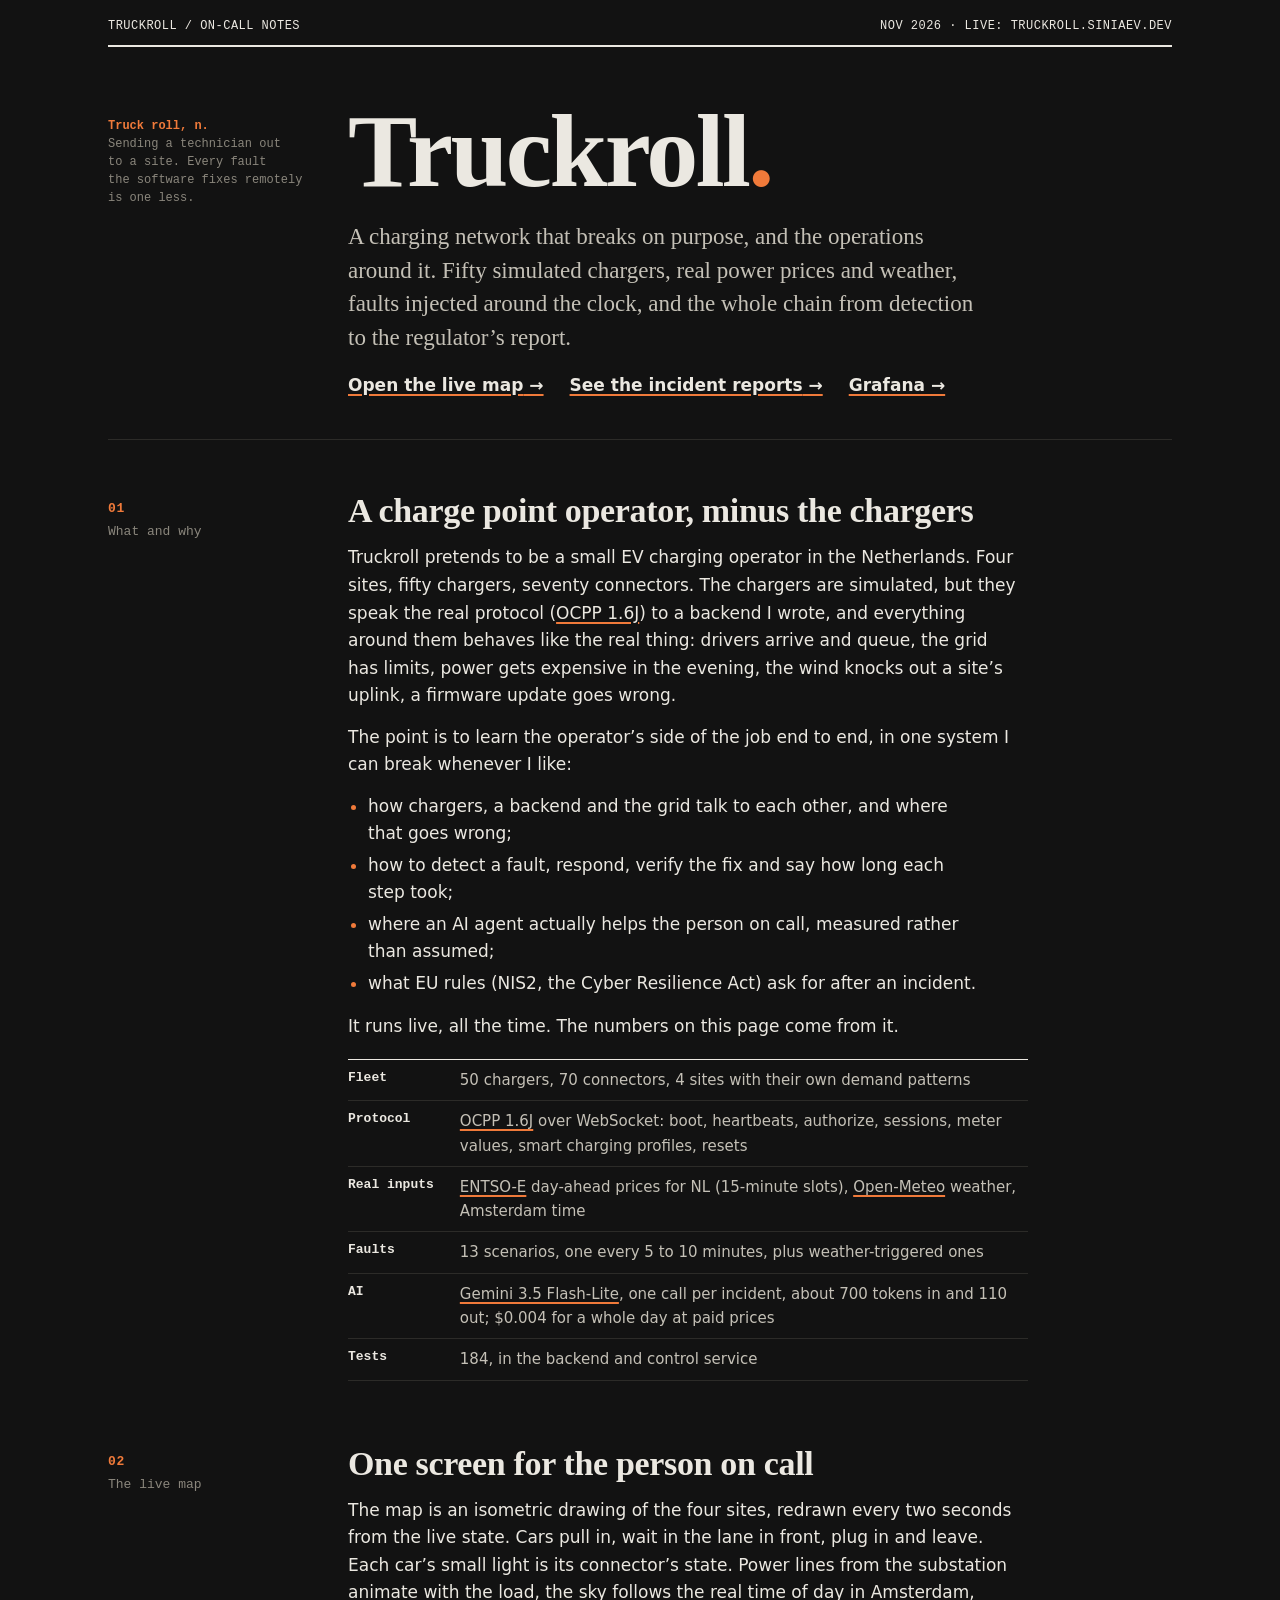
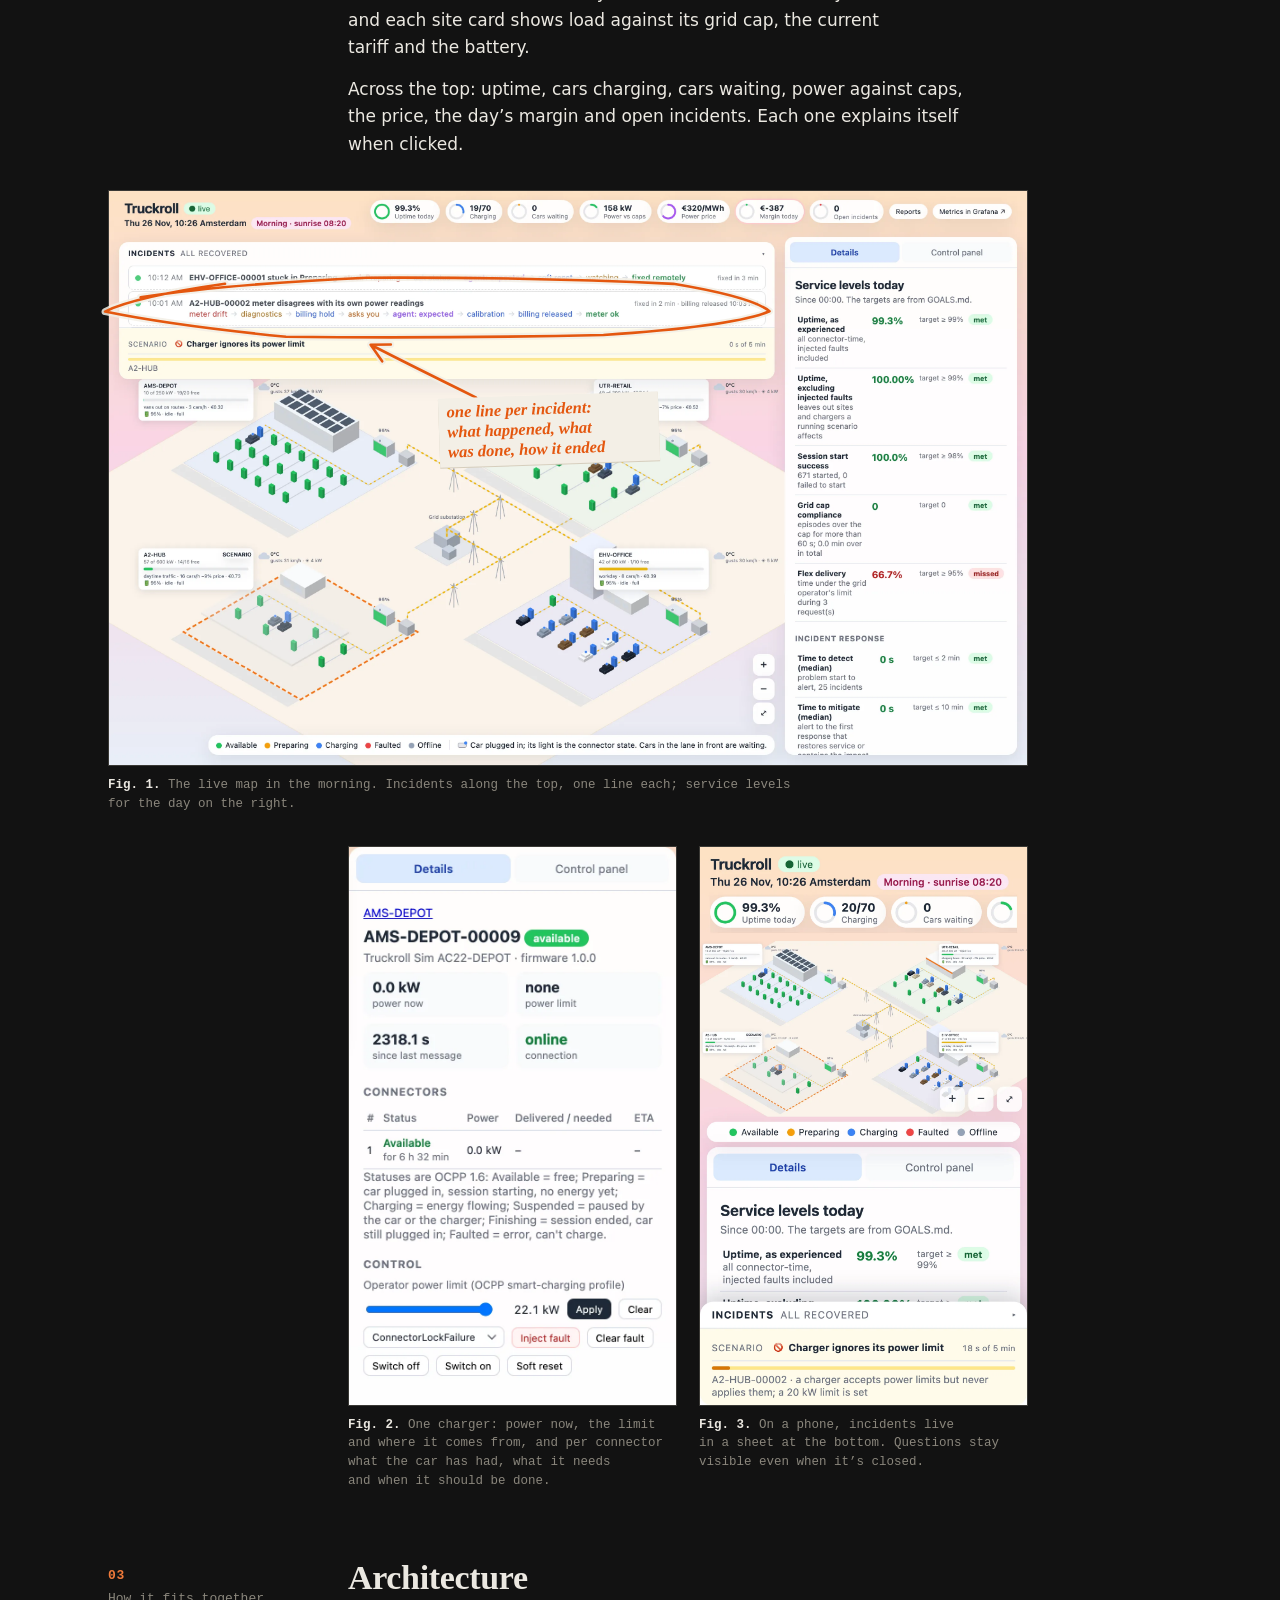
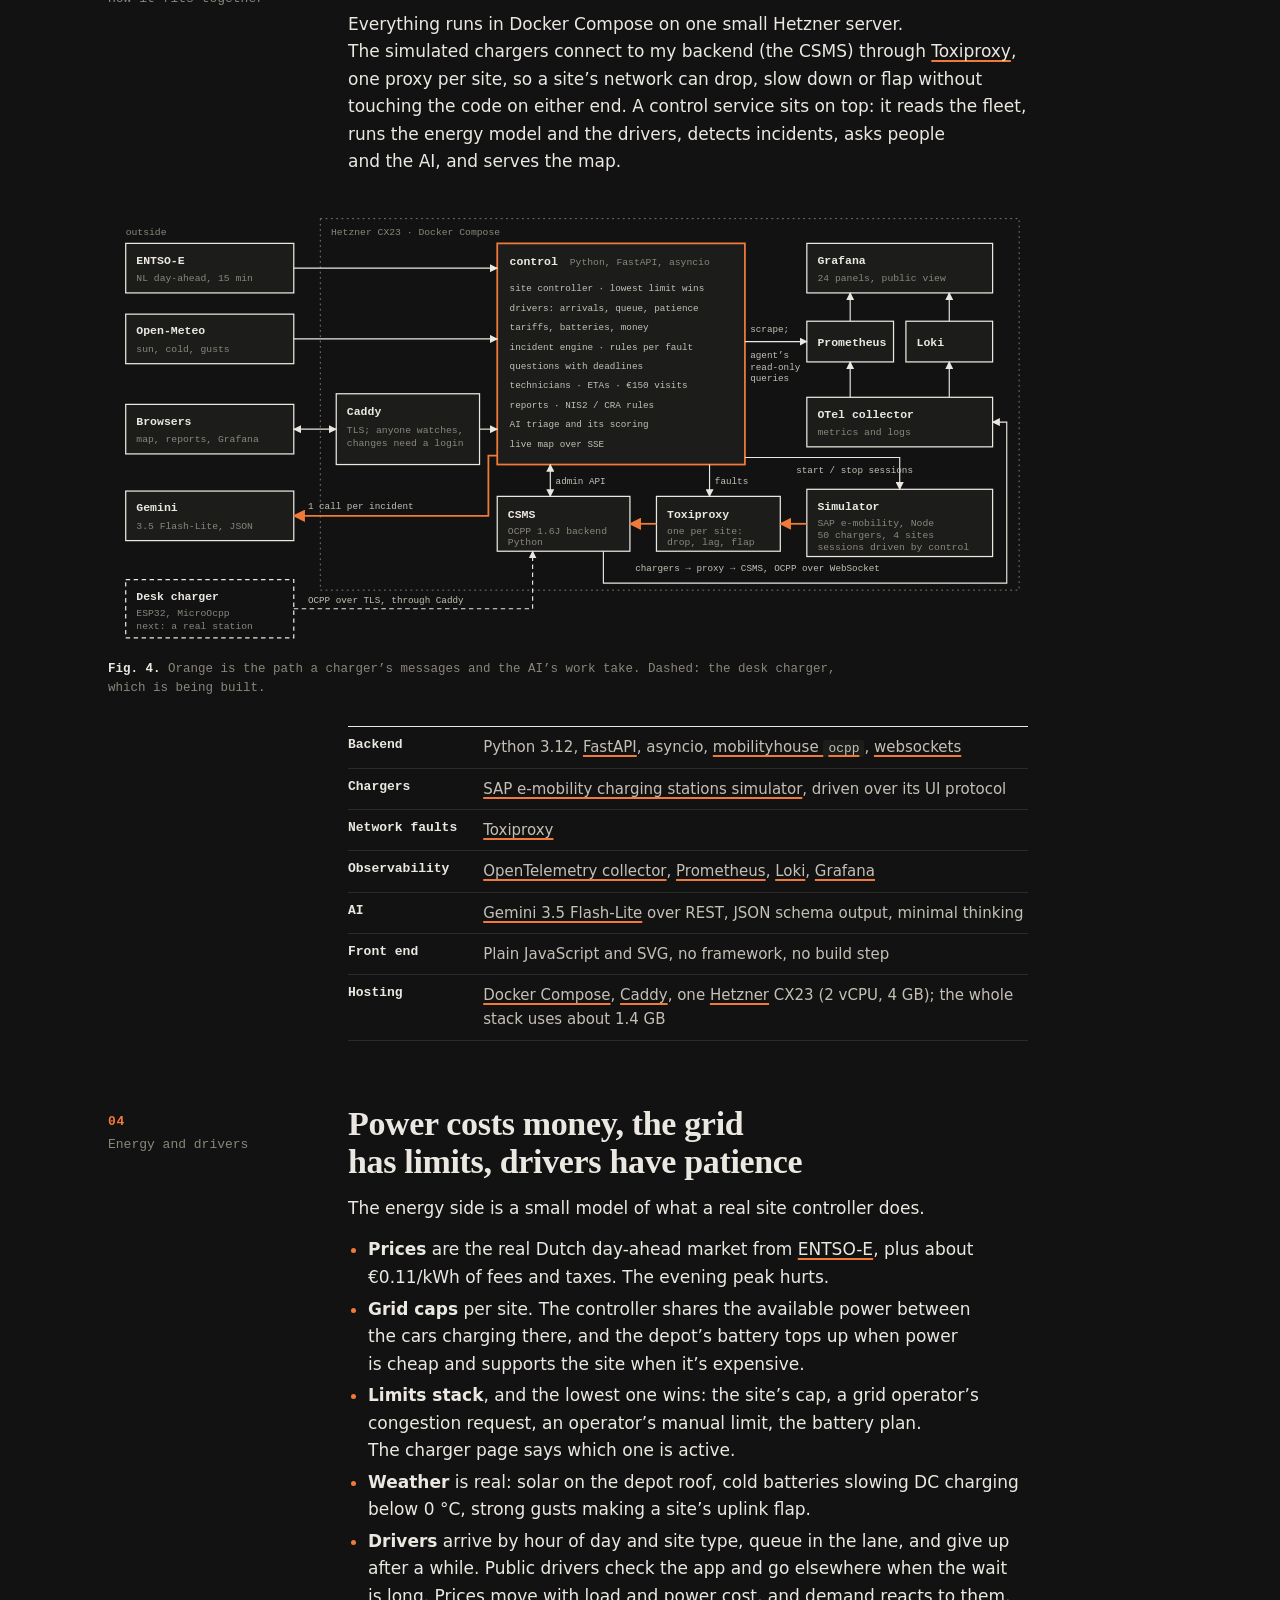
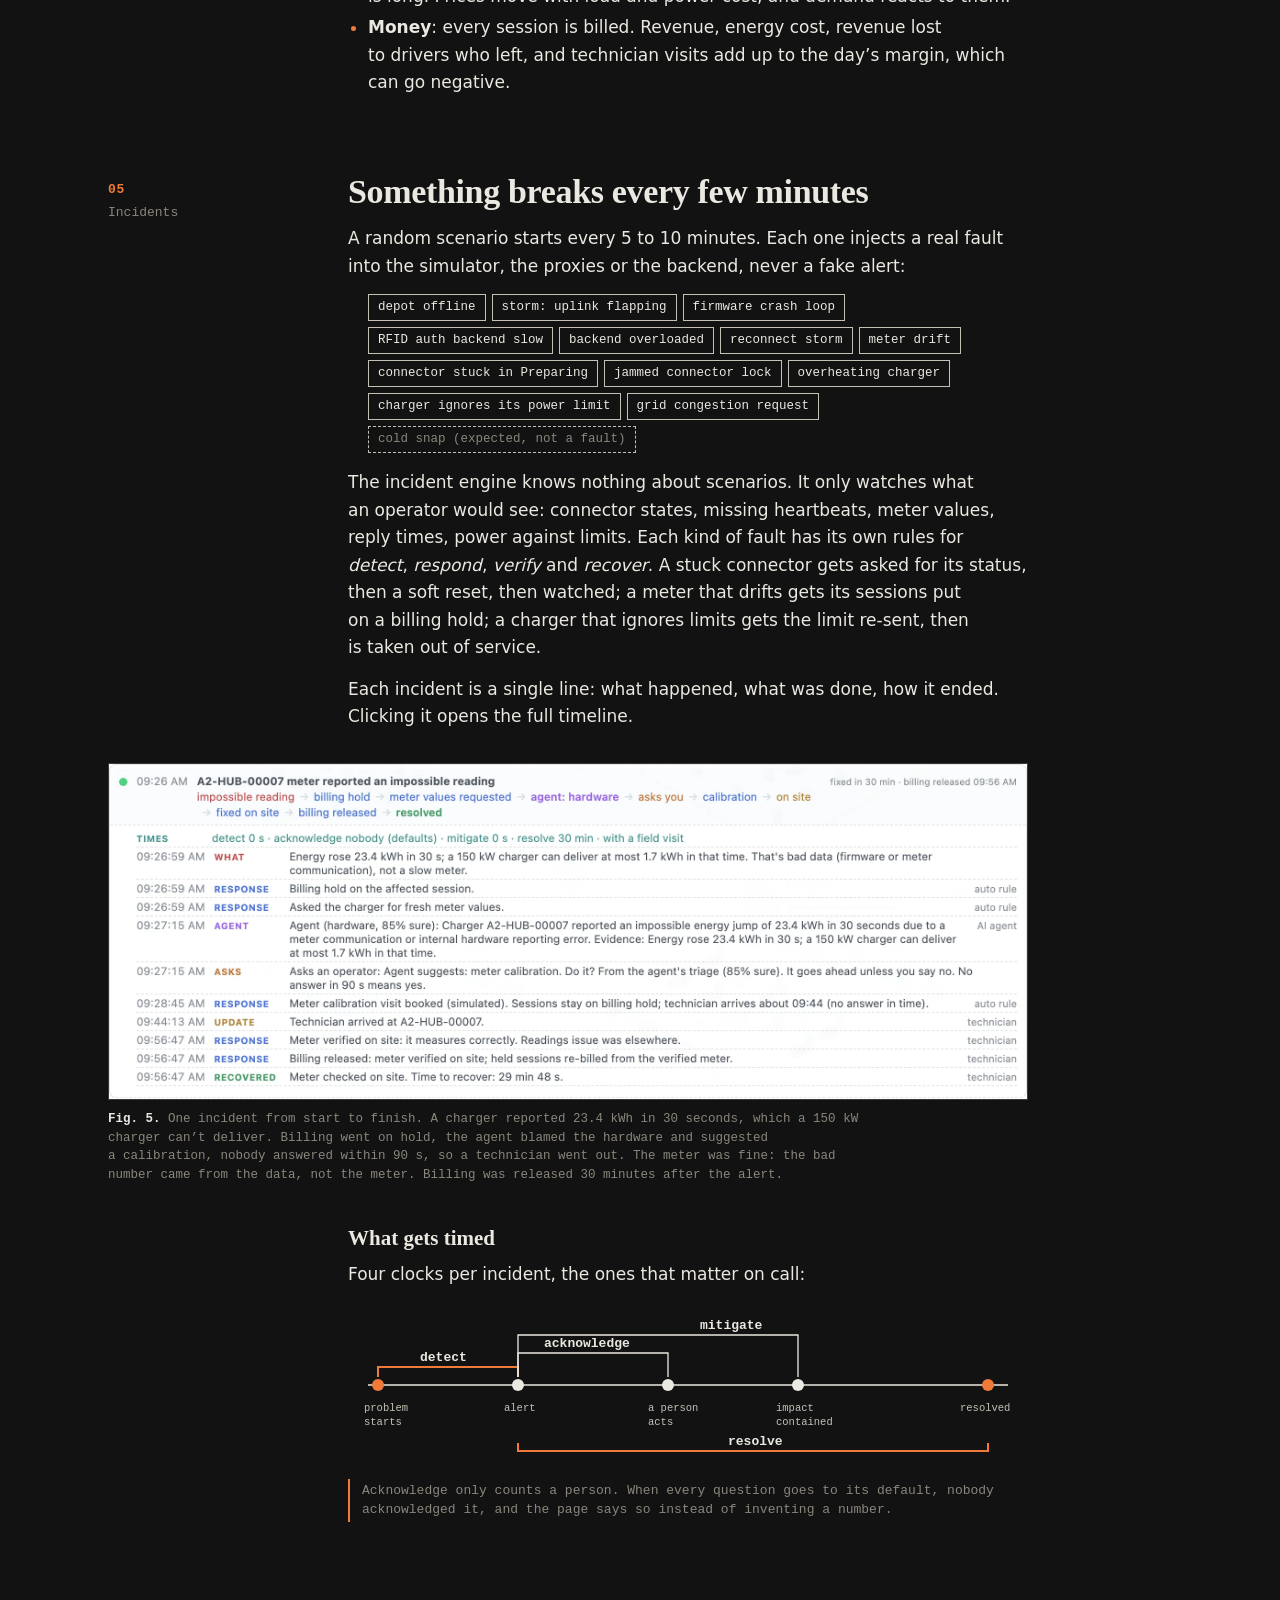
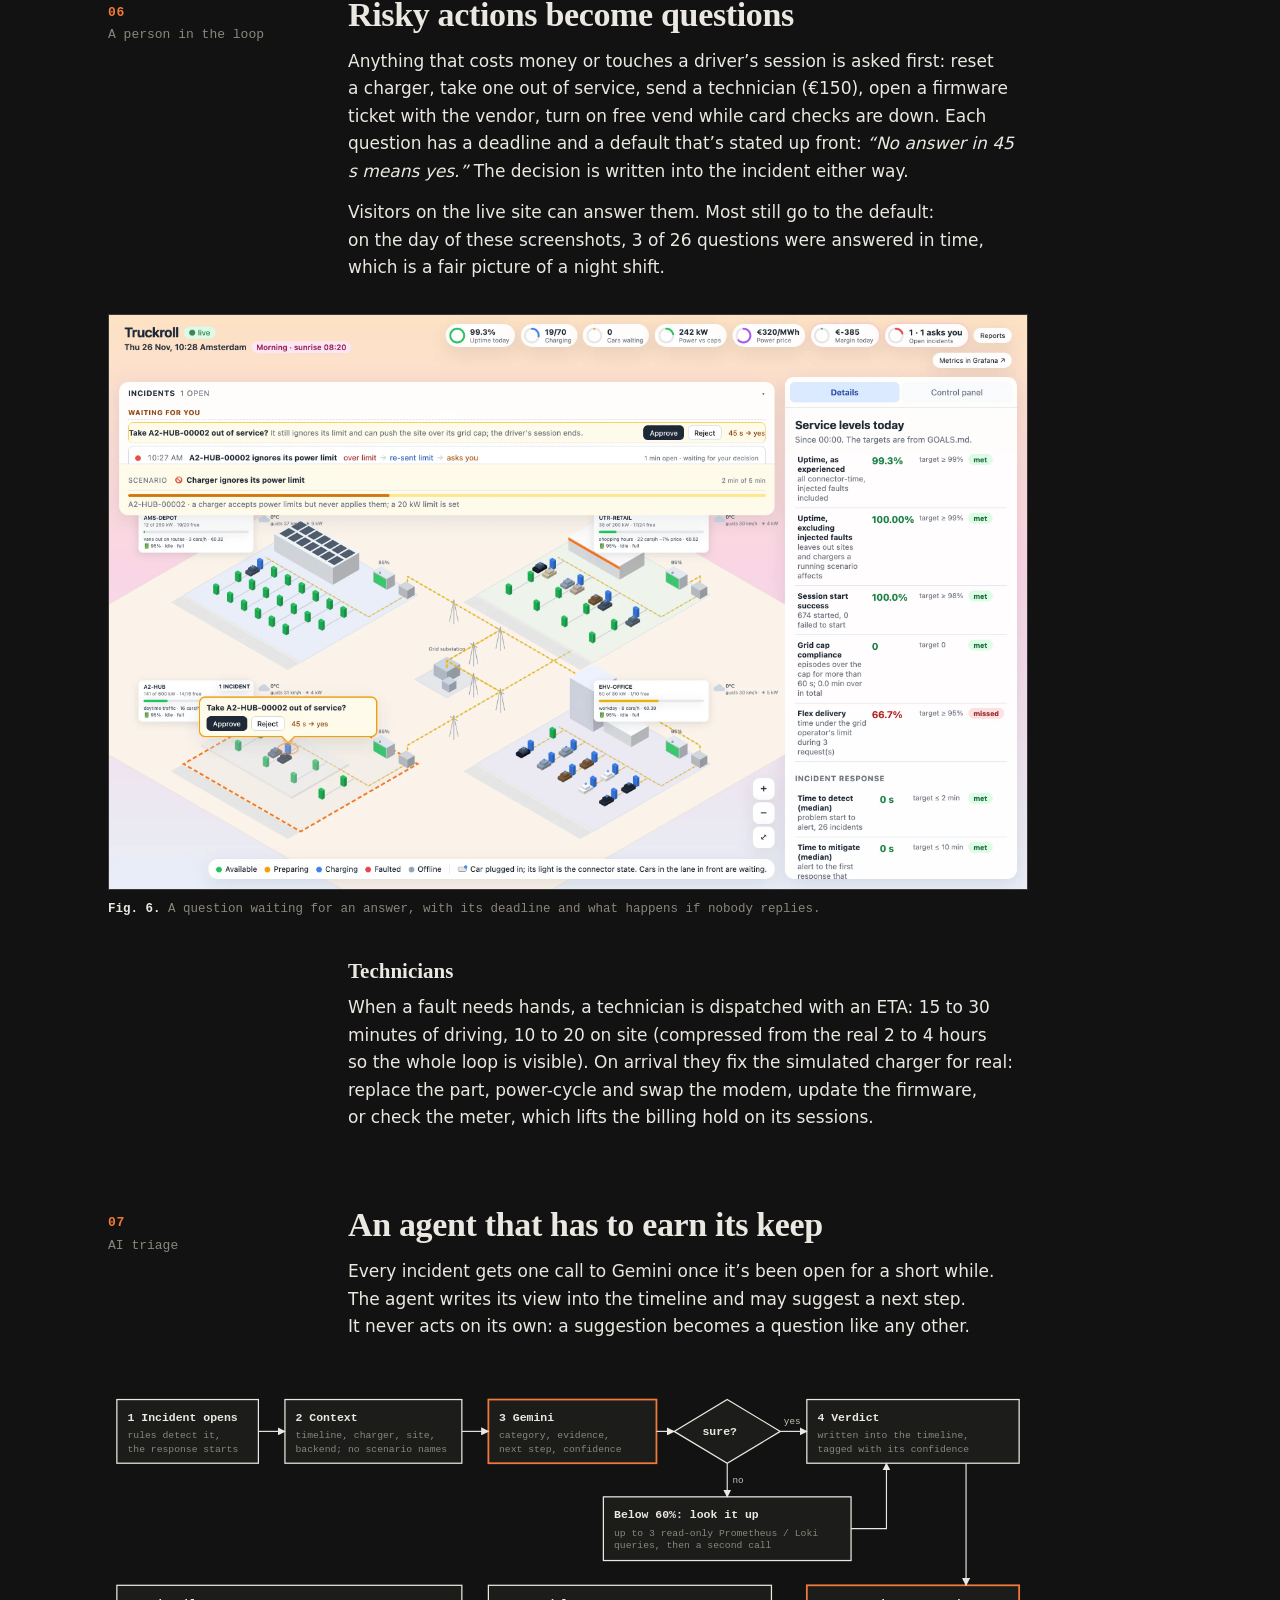
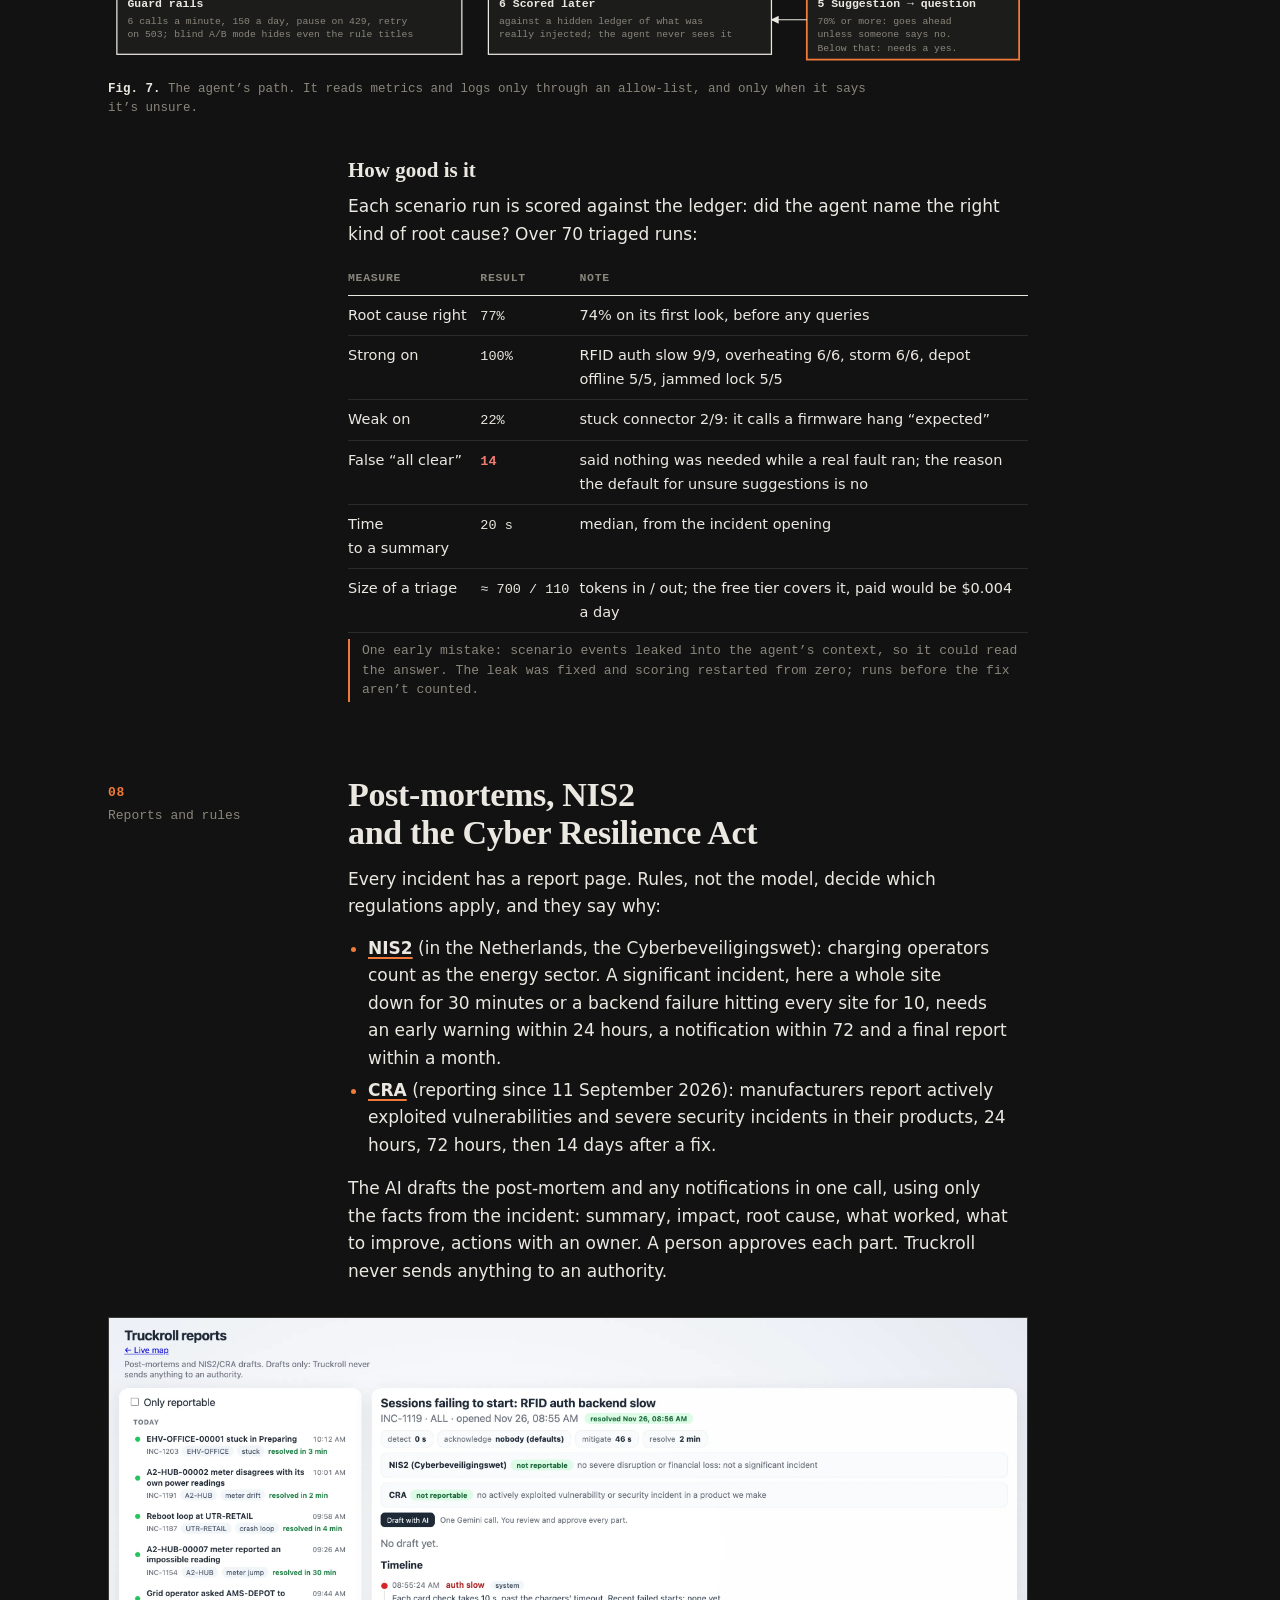
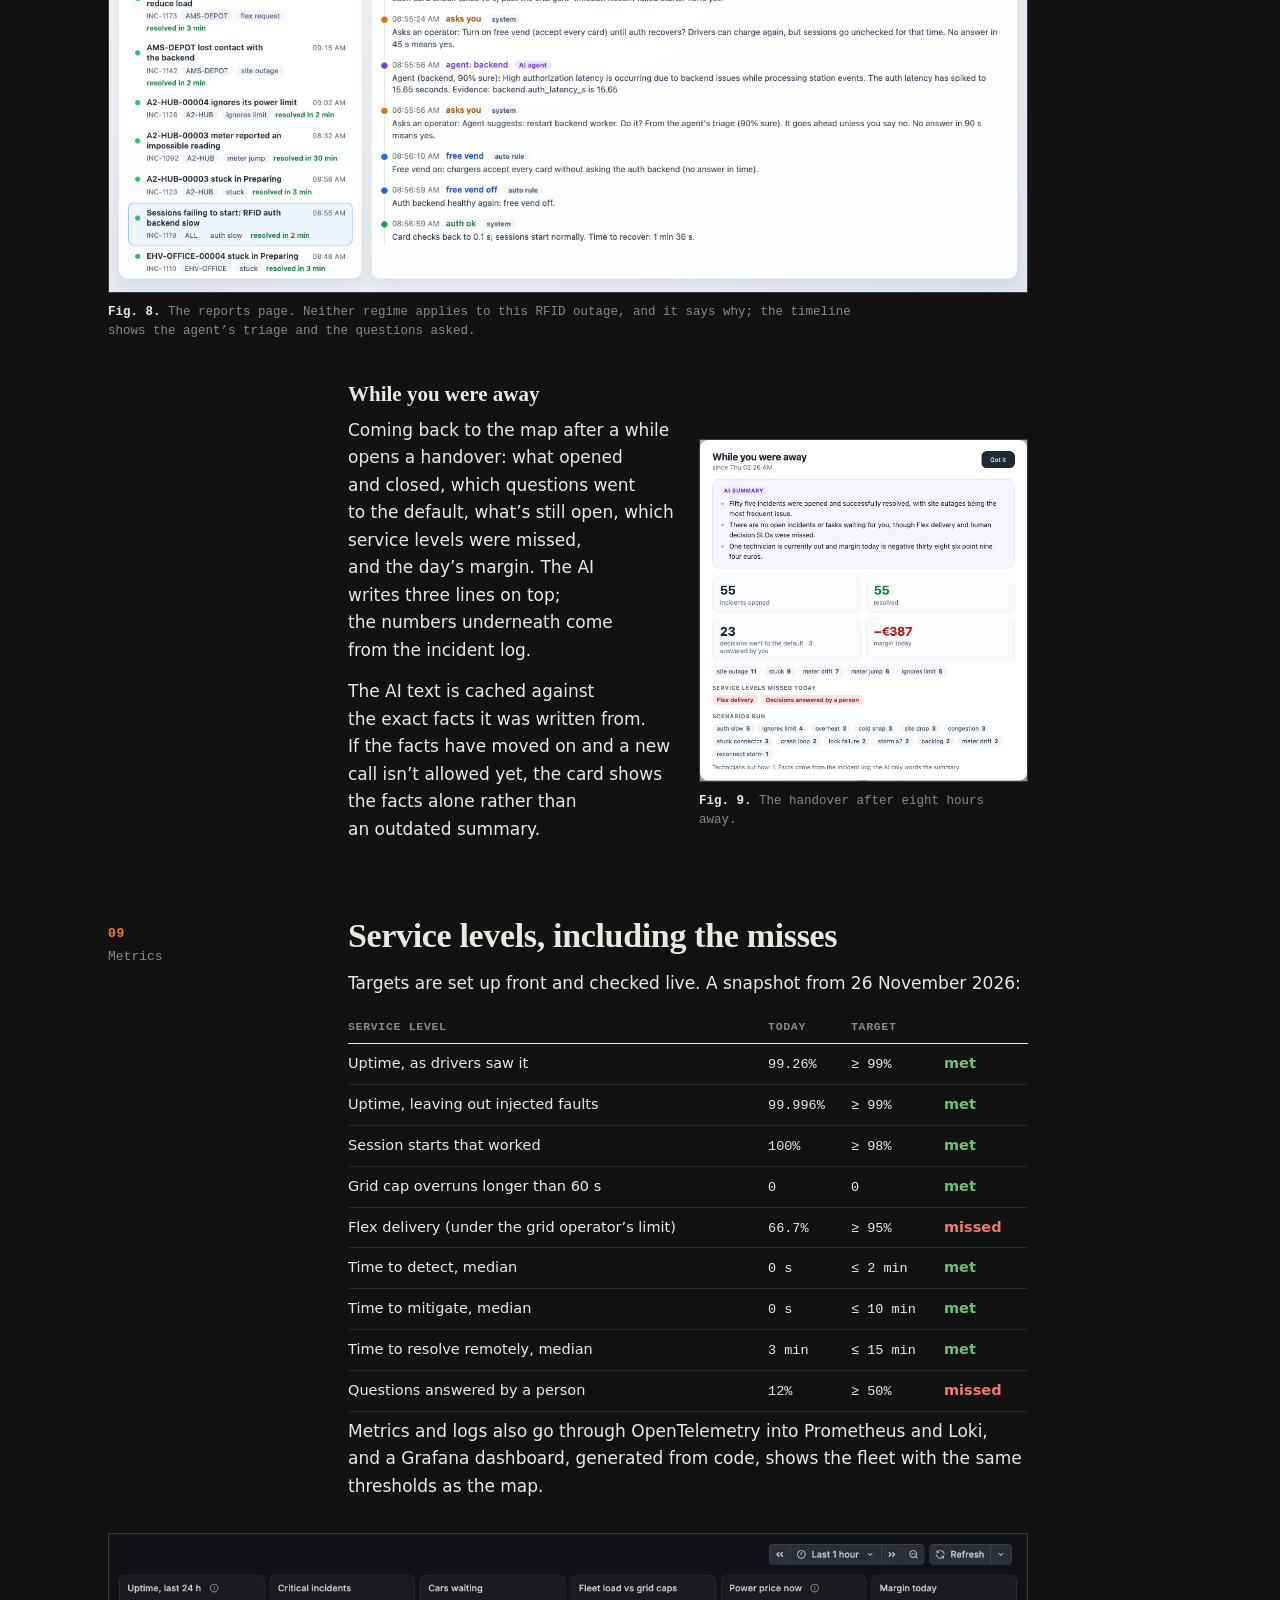
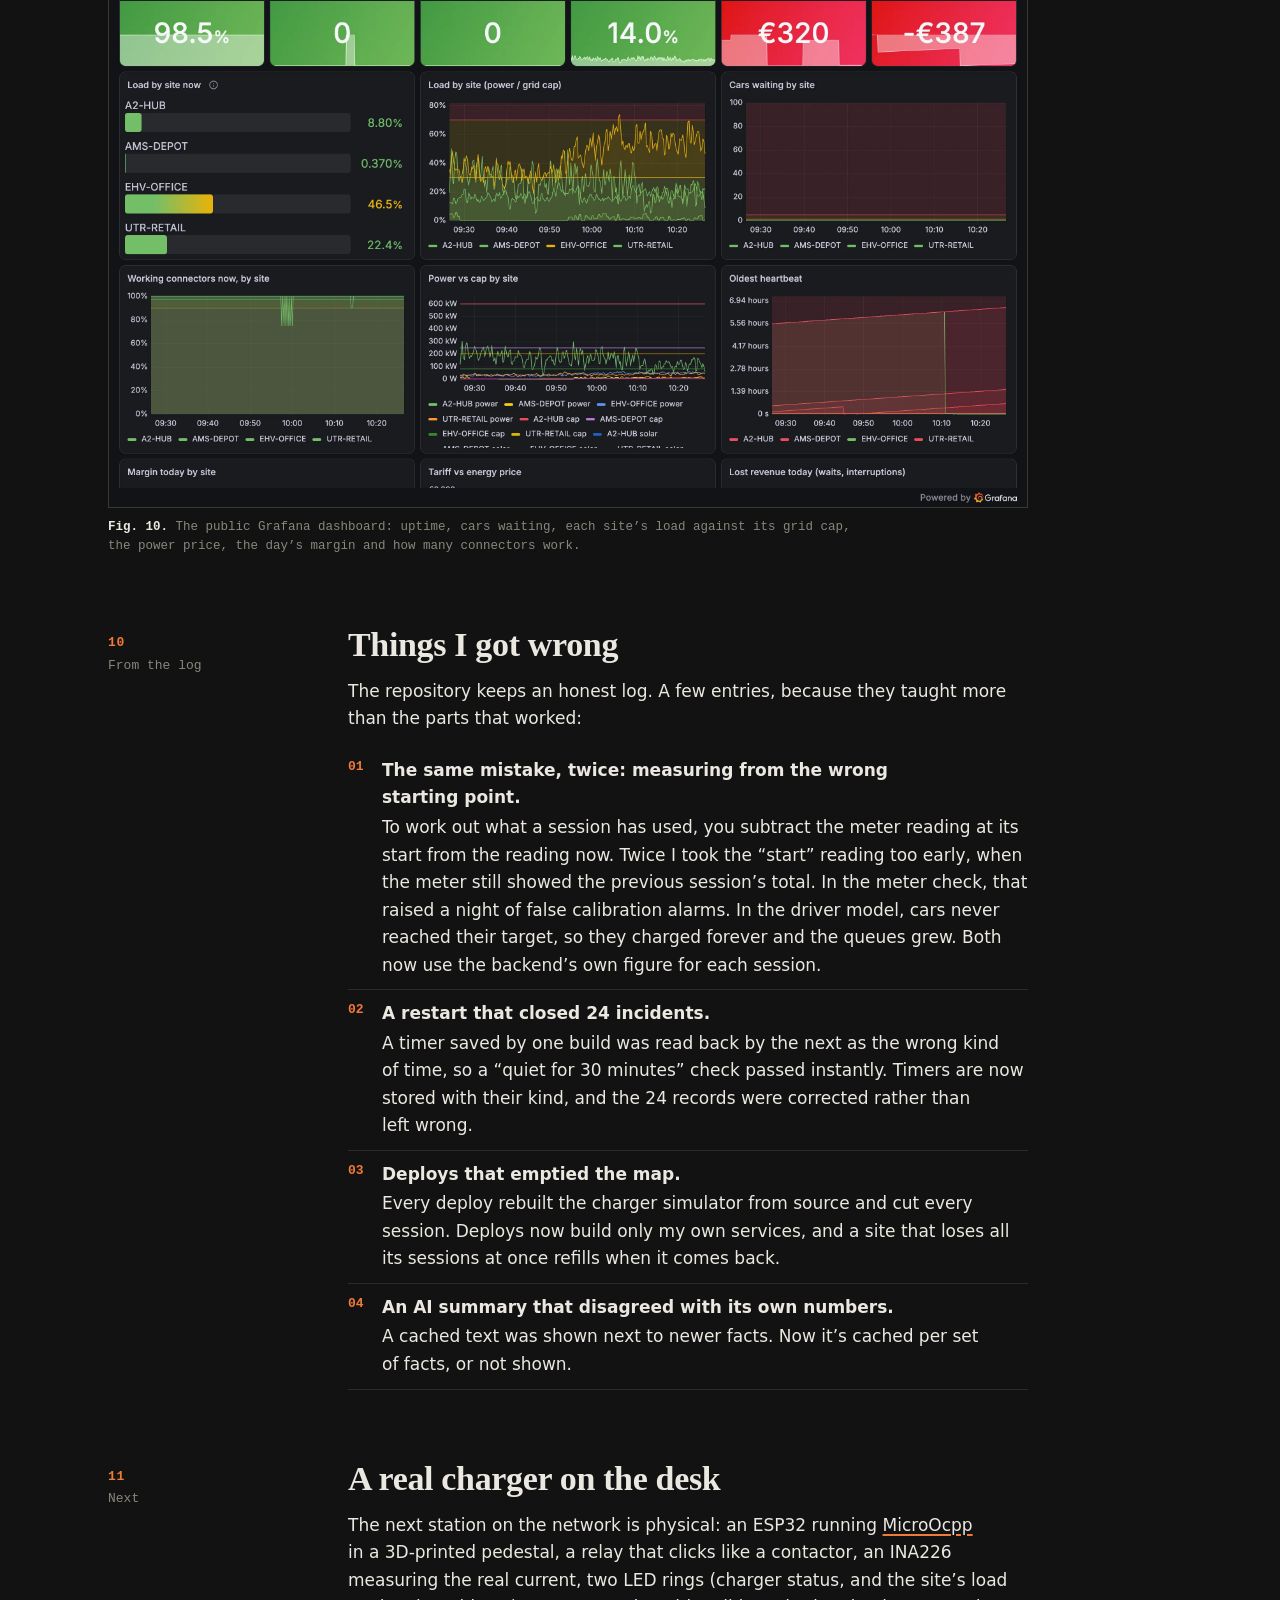
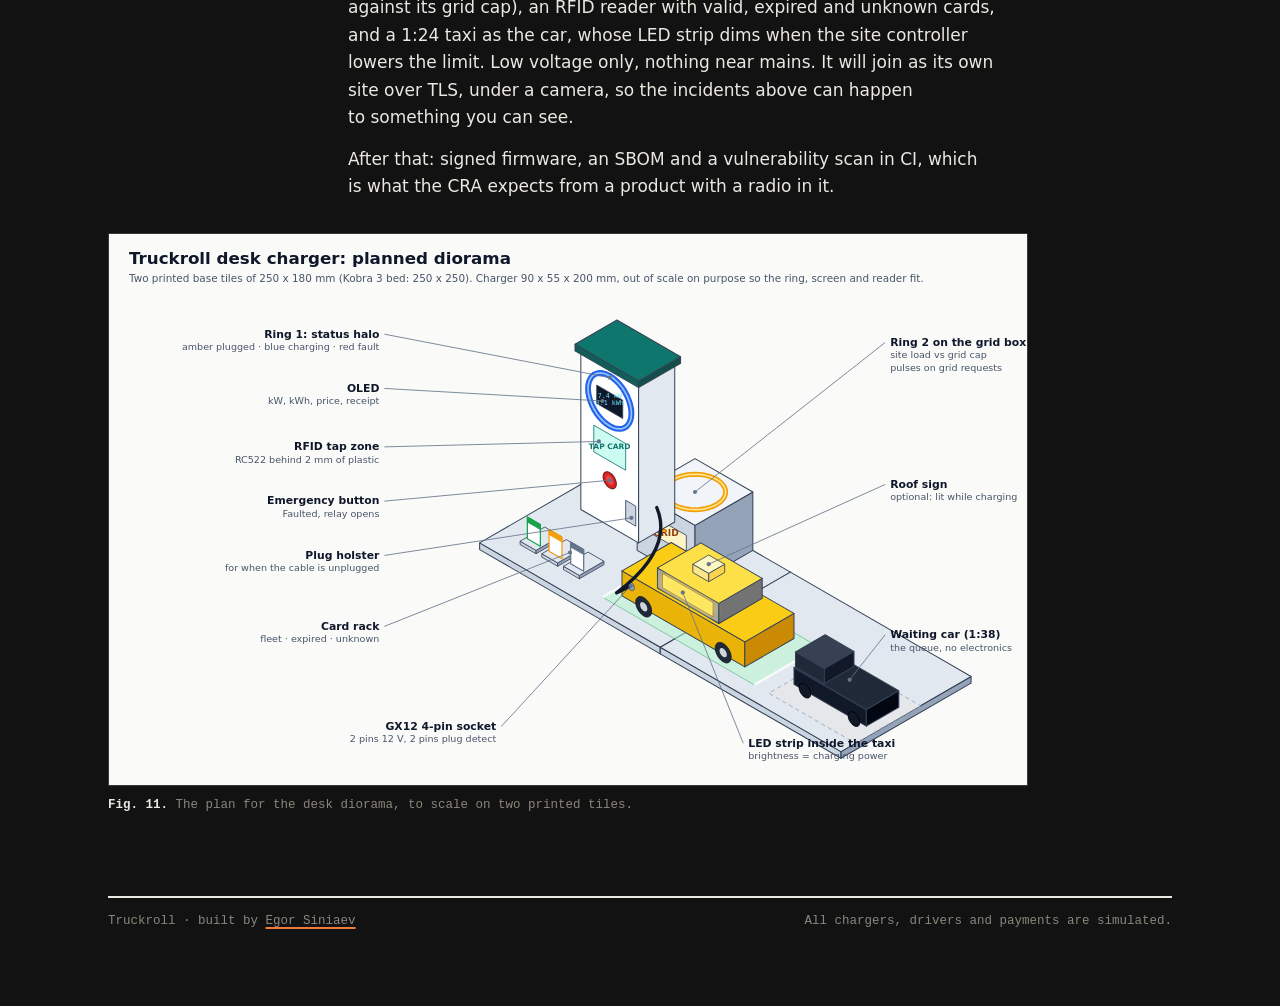
==== site/truckroll/index.html @ 6e8fbe80 "docs: one-pager preview uses the dark notes.css; accent block with --accent and --accent-dark" ====
<!doctype html>
<html lang="en">
<head>
<meta charset="utf-8">
<meta name="viewport" content="width=device-width, initial-scale=1">
<title>Truckroll · field notes on running a simulated charging network</title>
<meta name="description" content="Truckroll simulates an EV charging operator: 50 chargers on OCPP 1.6J, real power prices and weather, injected faults, an incident response with a person in the loop, an AI triage agent that gets scored, and NIS2 / CRA report drafts.">
<meta property="og:title" content="Truckroll">
<meta property="og:description" content="A charging network that breaks on purpose, and the operations around it. Live.">
<meta property="og:type" content="article">
<meta property="og:url" content="https://siniaev.dev/truckroll">
<meta property="og:image" content="https://siniaev.dev/truckroll/img/app.png">
<link rel="icon" href="img/favicon.svg" type="image/svg+xml">
<style>
/* Preview copy of siniaev.dev/assets/notes.css; publishing swaps it for the shared stylesheet link. */
/* siniaev.dev project pages ("field notes"): one dark notebook, one accent per project.
   Guide: docs/project-pages.md. Each page sets --accent (brand) and --accent-dark (readable on this ground). */
:root {
  color-scheme: dark;
  --paper: #121212;
  --paper-2: #1c1c1a;
  --ink: #ebe8e1;
  --ink-2: #c4c0b6;
  --muted: #8a867c;
  --rule: #2c2b28;
  --accent: #e4570f;  /* each page overrides this and --accent-dark */
  --hl: var(--accent-dark, var(--accent));
  --met: #6fbf73;
  --missed: #ef7a6f;
  --serif: "Iowan Old Style", "Charter", "Palatino Linotype", Palatino, Georgia, serif;
  --sans: -apple-system, "Segoe UI", system-ui, Roboto, Helvetica, Arial, sans-serif;
  --mono: ui-monospace, "SF Mono", Menlo, Consolas, monospace;
}
* { box-sizing: border-box; }
html { -webkit-text-size-adjust: 100%; }
body { margin: 0; background: var(--paper); color: var(--ink); font: 17px/1.62 var(--sans); -webkit-font-smoothing: antialiased; }
a { color: inherit; text-decoration-color: var(--hl); text-decoration-thickness: 2px; text-underline-offset: 3px; }
a:hover { color: var(--hl); }
h1, h2, h3 { font-family: var(--serif); font-weight: 600; text-wrap: balance; margin: 0; }
p, li { text-wrap: pretty; }
code, .mono { font-family: var(--mono); font-size: .86em; }
code { background: var(--paper-2); padding: 1px 5px; border-radius: 3px; }

.page { max-width: 1120px; margin: 0 auto; padding: 0 28px 80px; }

/* Masthead: reads like the top of a working document, not a landing page. */
.strip { display: flex; justify-content: space-between; gap: 16px; flex-wrap: wrap; border-bottom: 2px solid var(--ink);
         padding: 18px 0 10px; font: 12px/1.4 var(--mono); letter-spacing: .04em; text-transform: uppercase; }
.strip a { text-decoration: none; }
.masthead { display: grid; grid-template-columns: 200px minmax(0, 680px); gap: 0 40px; padding: 56px 0 40px; border-bottom: 1px solid var(--rule); }
.masthead .tag { font: 12px/1.5 var(--mono); color: var(--muted); padding-top: 14px; }
.masthead .tag b { display: block; color: var(--hl); font-weight: 600; }
h1 { font-size: clamp(54px, 9vw, 104px); line-height: .92; letter-spacing: -.025em; }
h1 .dot { color: var(--hl); }
.lead { font-family: var(--serif); font-size: 23px; line-height: 1.45; margin: 22px 0 18px; color: var(--ink-2); }
.go { display: flex; flex-wrap: wrap; gap: 10px 26px; font-weight: 600; margin-top: 8px; }
.go a::after { content: " →"; }

/* Sections: number in the margin, text in a reading column, figures go wider. */
section { display: grid; grid-template-columns: 200px minmax(0, 680px); gap: 0 40px; padding: 52px 0 8px; }
section > .num { font: 600 13px/1.3 var(--mono); color: var(--hl); padding-top: 9px; letter-spacing: .05em; }
section > .num span { display: block; color: var(--muted); font-weight: 400; margin-top: 6px; text-transform: none; letter-spacing: 0; }
section > .body { min-width: 0; }
h2 { font-size: 34px; line-height: 1.12; letter-spacing: -.01em; margin-bottom: 14px; }
h3 { font-size: 21px; margin: 26px 0 6px; }
.body p { margin: 0 0 14px; }
.body ul { margin: 0 0 16px; padding-left: 20px; }
.body li { margin: 4px 0; }
.body li::marker { color: var(--hl); }
.wide { grid-column: 1 / -1; margin: 18px 0 10px; }
.note { font: 13px/1.5 var(--mono); color: var(--muted); border-left: 2px solid var(--hl); padding: 2px 0 2px 12px; margin: 16px 0; }

figure { margin: 22px 0 8px; }
figure img, figure svg { display: block; width: 100%; height: auto; }
figure .frame { background: var(--paper-2); border: 1px solid #3a3935; }
figcaption { font: 12.5px/1.5 var(--mono); color: var(--muted); margin-top: 10px; max-width: 760px; }
figcaption b { color: var(--ink); font-weight: 600; }
.pair { display: grid; grid-template-columns: 1.55fr 1fr; gap: 22px; align-items: start; }
.pair.even { grid-template-columns: 1fr 1fr; }
.phone { max-width: 329px; justify-self: center; }
/* The charger panel and the phone side by side at the same height; the panel is cropped from the top. */
.pair.same { grid-template-columns: minmax(0, 1fr) 329px; }
.pair.same .frame { height: 560px; overflow: hidden; }
.pair.same .frame img { height: 100%; width: 100%; object-fit: cover; object-position: top; }
@media (max-width: 900px) { .pair.same { grid-template-columns: 1fr; } .pair.same .frame { height: auto; } .pair.same .frame img { height: auto; } }

/* Spec sheet instead of stat cards. */
dl.spec { display: grid; grid-template-columns: max-content 1fr; gap: 0; margin: 18px 0 4px; border-top: 1px solid var(--ink); font-size: 15px; }
dl.spec dt, dl.spec dd { margin: 0; padding: 8px 0; border-bottom: 1px solid var(--rule); }
dl.spec dt { font: 600 13px/1.6 var(--mono); padding-right: 26px; color: var(--ink); }
dl.spec dd { color: var(--ink-2); }

table { width: 100%; border-collapse: collapse; font-size: 14.5px; margin: 14px 0 6px; }
th, td { text-align: left; padding: 8px 10px 8px 0; border-bottom: 1px solid var(--rule); vertical-align: baseline; }
th { font: 600 11.5px/1.4 var(--mono); text-transform: uppercase; letter-spacing: .06em; color: var(--muted); border-bottom: 1px solid var(--ink); }
td.n { font-family: var(--mono); font-size: 13.5px; white-space: nowrap; }
.met { color: var(--met); font-weight: 600; } .missed { color: var(--missed); font-weight: 600; }

.chips { display: flex; flex-wrap: wrap; gap: 6px; margin: 10px 0 16px; padding: 0; list-style: none; }
.chips li { font: 12.5px/1.2 var(--mono); border: 1px solid var(--ink-2); padding: 5px 9px; margin: 0; background: transparent; }
.chips li.expected { border-style: dashed; color: var(--muted); }

ol.log { list-style: none; padding: 0; margin: 10px 0; counter-reset: log; }
ol.log li { counter-increment: log; display: grid; grid-template-columns: 34px 1fr; padding: 10px 0; border-bottom: 1px solid var(--rule); margin: 0; }
ol.log li::before { content: counter(log, decimal-leading-zero); font: 600 13px/1.6 var(--mono); color: var(--hl); }
ol.log b { display: block; }
ol.log li > b, ol.log li > p { grid-column: 2; } ol.log li > p { margin: 2px 0 0; }

svg text { font-family: var(--mono); fill: var(--ink); }
/* Inline drawings in the sources use the old light-paper colours; repaint them for the dark ground. */
svg [fill="#1b1a17"] { fill: var(--ink); } svg [stroke="#1b1a17"] { stroke: var(--ink); }
svg [fill="#fbf9f4"] { fill: var(--paper-2); }
svg [fill="#e4570f"], svg [fill="#1f4f9e"], svg [fill="#8f5320"] { fill: var(--hl); }
svg .box { fill: var(--paper-2); stroke: var(--ink); stroke-width: 1.4; }
svg .box.hot { stroke: var(--hl); stroke-width: 2; }
svg .box.next { stroke-dasharray: 5 4; fill: none; }
svg .zone { fill: none; stroke: var(--muted); stroke-width: 1; stroke-dasharray: 2 4; }
svg .wire { fill: none; stroke: var(--ink); stroke-width: 1.3; }
svg .wire.hot { stroke: var(--hl); stroke-width: 2; }
svg .wire.next { stroke-dasharray: 5 4; }
svg .t { font-size: 13px; font-weight: 600; }
svg .s { font-size: 11px; fill: var(--muted); }
svg .lab { font-size: 10.5px; fill: var(--ink-2); }
svg .hv { fill: var(--hl); }

/* Hand annotations on one key figure per page: an ink layer over the screenshot, positions in %. */
.annotated { position: relative; container-type: inline-size; }
.annotated .shot { position: relative; }
.annotated .ink { position: absolute; inset: 0; width: 100%; height: 100%; overflow: visible; pointer-events: none; }
.ink path { fill: none; stroke: var(--accent); stroke-width: 2.6; stroke-linecap: round; stroke-linejoin: round; vector-effect: non-scaling-stroke; }
.ink path.halo { stroke: #f3efe6; stroke-width: 7; opacity: .85; }  /* light: the ink always sits on a screenshot */
.annotated .scrawl { position: absolute; left: var(--x); top: var(--y); max-width: var(--w, 30%); margin: 0; padding: .25em .5em .3em; background: #f3efe6; color: var(--accent);
  font: italic 600 clamp(10px, 1.8cqw, 19px)/1.2 var(--serif); transform: rotate(-2deg); box-shadow: 0 1px 0 #d6cebd; text-wrap: balance; }  /* paper note and brand accent: it sits on a light screenshot */
.annotated .scrawl i { font-style: normal; }
@container (max-width: 560px) {
  .annotated .scrawl { position: static; max-width: none; transform: none; box-shadow: none; padding: 8px 12px 10px; font-size: 14px; border-top: 1px solid var(--rule); }
}

/* An index card for one small fact a page is built around. */
.index-card { max-width: 420px; margin: 22px 0 18px; padding: 14px 18px 14px; background: var(--paper-2); border: 1px solid var(--ink-2); }
.index-card .k { font: 600 11.5px/1.4 var(--mono); text-transform: uppercase; letter-spacing: .06em; color: var(--hl); margin: 0 0 6px; }
.index-card dl { display: grid; grid-template-columns: max-content max-content 1fr; gap: 0; margin: 0; font: 15px/1.5 var(--mono); }
.index-card dt, .index-card dd { margin: 0; padding: 6px 12px 6px 0; border-bottom: 1px solid var(--rule); } .index-card dd.arrow { color: var(--muted); }
.index-card dd b { color: var(--hl); font-weight: 600; }
.index-card p { margin: 10px 0 0; font: 13px/1.5 var(--mono); color: var(--muted); }

/* A sketch: a line drawing that explains, unnumbered so the Fig. sequence stays put. */
figure.sketch { max-width: 680px; }
.sketch .row { display: flex; flex-wrap: wrap; align-items: center; gap: 18px 36px; }
.sketch .row svg { width: 280px; max-width: 100%; flex: none; }
.sketch dl { flex: 1 1 240px; margin: 0; font: 13px/1.5 var(--mono); }
.sketch dt { font-weight: 600; } .sketch dd { margin: 0 0 12px; color: var(--muted); }
figure.sketch figcaption::before { content: "Sketch. "; font-weight: 600; color: var(--ink); }

footer { border-top: 2px solid var(--ink); margin-top: 64px; padding-top: 14px; display: flex; justify-content: space-between;
         flex-wrap: wrap; gap: 10px; font: 12.5px/1.5 var(--mono); color: var(--muted); }

@media (max-width: 900px) {
  .masthead, section { grid-template-columns: 1fr; }
  .masthead .tag, section > .num { padding: 0 0 10px; }
  section > .num span { display: inline; margin: 0 0 0 10px; }
  .pair, .pair.even { grid-template-columns: 1fr; }
  .lead { font-size: 20px; }
  h2 { font-size: 28px; }
  .page { padding: 0 18px 60px; }
  dl.spec { grid-template-columns: 1fr; }
  dl.spec dt { border-bottom: 0; padding-bottom: 0; }
  .scroll-x { overflow-x: auto; }
  .scroll-x svg { min-width: 760px; }
}
</style>
<style>:root { --accent: #e4570f; --accent-dark: #f07a3a; }</style>
</head>
<body>
<div class="page">

  <div class="strip">
    <span>Truckroll / on-call notes</span>
    <span>Nov 2026 · <a href="https://truckroll.siniaev.dev">live: truckroll.siniaev.dev</a></span>
  </div>

  <header class="masthead">
    <div class="tag"><b>Truck roll, n.</b>Sending a technician out to a site. Every fault the software fixes remotely is one less.</div>
    <div>
      <h1>Truckroll<span class="dot">.</span></h1>
      <p class="lead">A charging network that breaks on purpose, and the operations around it. Fifty simulated chargers, real power prices and weather, faults injected around the clock, and the whole chain from detection to the regulator’s report.</p>
      <div class="go">
        <a href="https://truckroll.siniaev.dev">Open the live map</a>
        <a href="https://truckroll.siniaev.dev/reports.html">See the incident reports</a>
        <a href="https://truckroll.siniaev.dev/grafana/d/truckroll-fleet">Grafana</a>
      </div>
    </div>
  </header>

  <section>
    <div class="num">01<span>What and why</span></div>
    <div class="body">
      <h2>A charge point operator, minus the chargers</h2>
      <p>Truckroll pretends to be a small EV charging operator in the Netherlands. Four sites, fifty chargers, seventy connectors. The chargers are simulated, but they speak the real protocol (<a href="https://openchargealliance.org/protocols/open-charge-point-protocol/">OCPP 1.6J</a>) to a backend I wrote, and everything around them behaves like the real thing: drivers arrive and queue, the grid has limits, power gets expensive in the evening, the wind knocks out a site’s uplink, a firmware update goes wrong.</p>
      <p>The point is to learn the operator’s side of the job end to end, in one system I can break whenever I like:</p>
      <ul>
        <li>how chargers, a backend and the grid talk to each other, and where that goes wrong;</li>
        <li>how to detect a fault, respond, verify the fix and say how long each step took;</li>
        <li>where an AI agent actually helps the person on call, measured rather than assumed;</li>
        <li>what EU rules (NIS2, the Cyber Resilience Act) ask for after an incident.</li>
      </ul>
      <p>It runs live, all the time. The numbers on this page come from it.</p>
      <dl class="spec">
        <dt>Fleet</dt><dd>50 chargers, 70 connectors, 4 sites with their own demand patterns</dd>
        <dt>Protocol</dt><dd><a href="https://openchargealliance.org/protocols/open-charge-point-protocol/">OCPP 1.6J</a> over WebSocket: boot, heartbeats, authorize, sessions, meter values, smart charging profiles, resets</dd>
        <dt>Real inputs</dt><dd><a href="https://transparency.entsoe.eu/">ENTSO-E</a> day-ahead prices for NL (15-minute slots), <a href="https://open-meteo.com/">Open-Meteo</a> weather, Amsterdam time</dd>
        <dt>Faults</dt><dd>13 scenarios, one every 5 to 10 minutes, plus weather-triggered ones</dd>
        
        <dt>AI</dt><dd><a href="https://ai.google.dev/gemini-api/docs/models">Gemini 3.5 Flash-Lite</a>, one call per incident, about 700 tokens in and 110 out; $0.004 for a whole day at paid prices</dd>
        <dt>Tests</dt><dd>184, in the backend and control service</dd>
      </dl>
    </div>
  </section>

  <section>
    <div class="num">02<span>The live map</span></div>
    <div class="body">
      <h2>One screen for the person on call</h2>
      <p>The map is an isometric drawing of the four sites, redrawn every two seconds from the live state. Cars pull in, wait in the lane in front, plug in and leave. Each car’s small light is its connector’s state. Power lines from the substation animate with the load, the sky follows the real time of day in Amsterdam, and each site card shows load against its grid cap, the current tariff and the battery.</p>
      <p>Across the top: uptime, cars charging, cars waiting, power against caps, the price, the day’s margin and open incidents. Each one explains itself when clicked.</p>
    </div>
    <figure class="wide">
      <div class="frame annotated"><div class="shot"><img src="img/app.webp" alt="The Truckroll live map: four isometric charging sites, an incident list at the top, service levels on the right" loading="lazy"><svg class="ink" viewBox="0 0 100 100" preserveAspectRatio="none" aria-hidden="true"><path class="halo" d="M3.44,18.52 Q12.35,16.28 28.05,15.11 Q45.63,14.97 61.48,16.18 Q69.98,18.45 71.95,20.95 Q68.28,23.54 53.86,25.09 Q37.14,25.70 19.28,25.41 Q6.95,23.45 -0.43,21.01 Q2.93,18.39 12.64,16.18"/><path d="M3.44,18.52 Q12.35,16.28 28.05,15.11 Q45.63,14.97 61.48,16.18 Q69.98,18.45 71.95,20.95 Q68.28,23.54 53.86,25.09 Q37.14,25.70 19.28,25.41 Q6.95,23.45 -0.43,21.01 Q2.93,18.39 12.64,16.18"/><path class="halo" d="M40.00,36.00 Q33.00,30.50 28.50,26.80 M28.50,26.80 L29.76,29.69 M28.50,26.80 L30.70,26.75"/><path d="M40.00,36.00 Q33.00,30.50 28.50,26.80 M28.50,26.80 L29.76,29.69 M28.50,26.80 L30.70,26.75"/></svg></div><p class="scrawl" style="--x:36%;--y:35.5%;--w:24%" aria-hidden="true">one line per incident: what happened, what was done, how it ended</p></div>
      <figcaption><b>Fig. 1.</b> The live map in the morning. Incidents along the top, one line each; service levels for the day on the right.</figcaption>
    </figure>
    <div class="num"></div>
    <div class="body">
      <div class="pair same">
        <figure><div class="frame"><img src="img/station.webp" alt="Details for one charger: power, limit, connectors with delivered and needed energy and an ETA" loading="lazy"></div>
          <figcaption><b>Fig. 2.</b> One charger: power now, the limit and where it comes from, and per connector what the car has had, what it needs and when it should be done.</figcaption></figure>
        <figure class="phone"><div class="frame"><img src="img/phone.webp" alt="The live map on a phone, with incidents in a sheet at the bottom" loading="lazy"></div>
          <figcaption><b>Fig. 3.</b> On a phone, incidents live in a sheet at the bottom. Questions stay visible even when it’s closed.</figcaption></figure>
      </div>
    </div>
  </section>

  <section>
    <div class="num">03<span>How it fits together</span></div>
    <div class="body">
      <h2>Architecture</h2>
      <p>Everything runs in Docker Compose on one small Hetzner server. The simulated chargers connect to my backend (the CSMS) through <a href="https://github.com/Shopify/toxiproxy">Toxiproxy</a>, one proxy per site, so a site’s network can drop, slow down or flap without touching the code on either end. A control service sits on top: it reads the fleet, runs the energy model and the drivers, detects incidents, asks people and the AI, and serves the map.</p>
    </div>
    <figure class="wide scroll-x">
      <svg viewBox="0 0 1040 500" role="img" aria-label="Architecture diagram">
        <defs>
          <marker id="a" viewBox="0 0 10 10" refX="9" refY="5" markerWidth="7" markerHeight="7" orient="auto-start-reverse"><path d="M0 0 10 5 0 10z" fill="#1b1a17"/></marker>
          <marker id="ah" viewBox="0 0 10 10" refX="9" refY="5" markerWidth="7" markerHeight="7" orient="auto-start-reverse"><path d="M0 0 10 5 0 10z" fill="#e4570f"/></marker>
        </defs>
        <rect class="zone" x="240" y="12" width="790" height="420"/>
        <text class="s" x="252" y="30">Hetzner CX23 · Docker Compose</text>
        <text class="s" x="20" y="30">outside</text>

        <rect class="box" x="20" y="40" width="190" height="56"/><text class="t" x="32" y="63">ENTSO-E</text><text class="s" x="32" y="83">NL day-ahead, 15 min</text>
        <rect class="box" x="20" y="120" width="190" height="56"/><text class="t" x="32" y="143">Open-Meteo</text><text class="s" x="32" y="163">sun, cold, gusts</text>
        <rect class="box" x="20" y="222" width="190" height="56"/><text class="t" x="32" y="245">Browsers</text><text class="s" x="32" y="265">map, reports, Grafana</text>
        <rect class="box" x="20" y="320" width="190" height="56"/><text class="t" x="32" y="343">Gemini</text><text class="s" x="32" y="363">3.5 Flash-Lite, JSON</text>
        <rect class="box next" x="20" y="420" width="190" height="66"/><text class="t" x="32" y="443">Desk charger</text><text class="s" x="32" y="461">ESP32, MicroOcpp</text><text class="s" x="32" y="476">next: a real station</text>

        <rect class="box" x="258" y="210" width="162" height="80"/><text class="t" x="270" y="234">Caddy</text><text class="s" x="270" y="254">TLS; anyone watches,</text><text class="s" x="270" y="269">changes need a login</text>

        <rect class="box hot" x="440" y="40" width="280" height="250"/>
        <text class="t" x="454" y="64">control</text><text class="s" x="522" y="64">Python, FastAPI, asyncio</text>
        <text class="lab" x="454" y="94">site controller · lowest limit wins</text>
        <text class="lab" x="454" y="116">drivers: arrivals, queue, patience</text>
        <text class="lab" x="454" y="138">tariffs, batteries, money</text>
        <text class="lab" x="454" y="160">incident engine · rules per fault</text>
        <text class="lab" x="454" y="182">questions with deadlines</text>
        <text class="lab" x="454" y="204">technicians · ETAs · €150 visits</text>
        <text class="lab" x="454" y="226">reports · NIS2 / CRA rules</text>
        <text class="lab" x="454" y="248">AI triage and its scoring</text>
        <text class="lab" x="454" y="270">live map over SSE</text>

        <rect class="box" x="790" y="40" width="210" height="56"/><text class="t" x="802" y="63">Grafana</text><text class="s" x="802" y="83">24 panels, public view</text>
        <rect class="box" x="790" y="128" width="98" height="46"/><text class="t" x="802" y="156">Prometheus</text>
        <rect class="box" x="902" y="128" width="98" height="46"/><text class="t" x="914" y="156">Loki</text>
        <rect class="box" x="790" y="214" width="210" height="56"/><text class="t" x="802" y="237">OTel collector</text><text class="s" x="802" y="257">metrics and logs</text>

        <rect class="box" x="440" y="326" width="150" height="62"/><text class="t" x="452" y="350">CSMS</text><text class="s" x="452" y="368">OCPP 1.6J backend</text><text class="s" x="452" y="381">Python</text>
        <rect class="box" x="620" y="326" width="140" height="62"/><text class="t" x="632" y="350">Toxiproxy</text><text class="s" x="632" y="368">one per site:</text><text class="s" x="632" y="381">drop, lag, flap</text>
        <rect class="box" x="790" y="318" width="210" height="76"/><text class="t" x="802" y="341">Simulator</text><text class="s" x="802" y="359">SAP e-mobility, Node</text><text class="s" x="802" y="373">50 chargers, 4 sites</text><text class="s" x="802" y="387">sessions driven by control</text>

        <path class="wire" d="M210 68 H440" marker-end="url(#a)"/>
        <path class="wire" d="M210 148 H440" marker-end="url(#a)"/>
        <path class="wire" d="M210 250 H258" marker-end="url(#a)" marker-start="url(#a)"/>
        <path class="wire" d="M420 250 H440" marker-end="url(#a)"/>
        <path class="wire hot" d="M440 280 H430 V348 H210" marker-end="url(#ah)"/><text class="lab" x="226" y="340">1 call per incident</text>
        <path class="wire" d="M720 151 H790" marker-end="url(#a)"/><text class="lab" x="726" y="140">scrape;</text><text class="lab" x="726" y="170">agent’s</text><text class="lab" x="726" y="183">read-only</text><text class="lab" x="726" y="196">queries</text>
        <path class="wire" d="M839 214 V174" marker-end="url(#a)"/><path class="wire" d="M951 214 V174" marker-end="url(#a)"/>
        <path class="wire" d="M839 128 V96" marker-end="url(#a)"/><path class="wire" d="M951 128 V96" marker-end="url(#a)"/>
        <path class="wire" d="M500 290 V326" marker-end="url(#a)" marker-start="url(#a)"/><text class="lab" x="506" y="312">admin API</text>
        <path class="wire" d="M680 290 V326" marker-end="url(#a)"/><text class="lab" x="686" y="312">faults</text>
        <path class="wire" d="M720 282 H895 V318" marker-end="url(#a)"/><text class="lab" x="778" y="300">start / stop sessions</text>
        <path class="wire hot" d="M790 357 H760" marker-end="url(#ah)"/>
        <path class="wire hot" d="M620 357 H590" marker-end="url(#ah)"/>
        <text class="lab" x="596" y="410">chargers → proxy → CSMS, OCPP over WebSocket</text>
        <path class="wire" d="M560 388 V424 H1016 V242 H1000" marker-end="url(#a)"/>
        <path class="wire next" d="M210 453 H480 V388" marker-end="url(#a)"/><text class="lab" x="226" y="446">OCPP over TLS, through Caddy</text>
      </svg>
      <figcaption><b>Fig. 4.</b> Orange is the path a charger’s messages and the AI’s work take. Dashed: the desk charger, which is being built.</figcaption>
    </figure>
    <div class="num"></div>
    <div class="body">
      <dl class="spec">
        <dt>Backend</dt><dd>Python 3.12, <a href="https://fastapi.tiangolo.com/">FastAPI</a>, asyncio, <a href="https://github.com/mobilityhouse/ocpp">mobilityhouse <code>ocpp</code></a>, <a href="https://websockets.readthedocs.io/">websockets</a></dd>
        <dt>Chargers</dt><dd><a href="https://github.com/SAP/e-mobility-charging-stations-simulator">SAP e-mobility charging stations simulator</a>, driven over its UI protocol</dd>
        <dt>Network faults</dt><dd><a href="https://github.com/Shopify/toxiproxy">Toxiproxy</a></dd>
        <dt>Observability</dt><dd><a href="https://opentelemetry.io/docs/collector/">OpenTelemetry collector</a>, <a href="https://prometheus.io/">Prometheus</a>, <a href="https://grafana.com/oss/loki/">Loki</a>, <a href="https://grafana.com/oss/grafana/">Grafana</a></dd>
        <dt>AI</dt><dd><a href="https://ai.google.dev/gemini-api/docs">Gemini 3.5 Flash-Lite</a> over REST, JSON schema output, minimal thinking</dd>
        <dt>Front end</dt><dd>Plain JavaScript and SVG, no framework, no build step</dd>
        <dt>Hosting</dt><dd><a href="https://docs.docker.com/compose/">Docker Compose</a>, <a href="https://caddyserver.com/">Caddy</a>, one <a href="https://www.hetzner.com/cloud/">Hetzner</a> CX23 (2 vCPU, 4 GB); the whole stack uses about 1.4 GB</dd>
      </dl>
    </div>
  </section>

  <section>
    <div class="num">04<span>Energy and drivers</span></div>
    <div class="body">
      <h2>Power costs money, the grid has limits, drivers have patience</h2>
      <p>The energy side is a small model of what a real site controller does.</p>
      <ul>
        <li><b>Prices</b> are the real Dutch day-ahead market from <a href="https://transparency.entsoe.eu/">ENTSO-E</a>, plus about €0.11/kWh of fees and taxes. The evening peak hurts.</li>
        <li><b>Grid caps</b> per site. The controller shares the available power between the cars charging there, and the depot’s battery tops up when power is cheap and supports the site when it’s expensive.</li>
        <li><b>Limits stack</b>, and the lowest one wins: the site’s cap, a grid operator’s congestion request, an operator’s manual limit, the battery plan. The charger page says which one is active.</li>
        <li><b>Weather</b> is real: solar on the depot roof, cold batteries slowing DC charging below 0&nbsp;°C, strong gusts making a site’s uplink flap.</li>
        <li><b>Drivers</b> arrive by hour of day and site type, queue in the lane, and give up after a while. Public drivers check the app and go elsewhere when the wait is long. Prices move with load and power cost, and demand reacts to them.</li>
        <li><b>Money</b>: every session is billed. Revenue, energy cost, revenue lost to drivers who left, and technician visits add up to the day’s margin, which can go negative.</li>
      </ul>
    </div>
  </section>

  <section>
    <div class="num">05<span>Incidents</span></div>
    <div class="body">
      <h2>Something breaks every few minutes</h2>
      <p>A random scenario starts every 5 to 10 minutes. Each one injects a real fault into the simulator, the proxies or the backend, never a fake alert:</p>
      <ul class="chips">
        <li>depot offline</li><li>storm: uplink flapping</li><li>firmware crash loop</li><li>RFID auth backend slow</li><li>backend overloaded</li><li>reconnect storm</li><li>meter drift</li><li>connector stuck in Preparing</li><li>jammed connector lock</li><li>overheating charger</li><li>charger ignores its power limit</li><li>grid congestion request</li><li class="expected">cold snap (expected, not a fault)</li>
      </ul>
      <p>The incident engine knows nothing about scenarios. It only watches what an operator would see: connector states, missing heartbeats, meter values, reply times, power against limits. Each kind of fault has its own rules for <i>detect</i>, <i>respond</i>, <i>verify</i> and <i>recover</i>. A stuck connector gets asked for its status, then a soft reset, then watched; a meter that drifts gets its sessions put on a billing hold; a charger that ignores limits gets the limit re-sent, then is taken out of service.</p>
      <p>Each incident is a single line: what happened, what was done, how it ended. Clicking it opens the full timeline.</p>
    </div>
    <figure class="wide">
      <div class="frame"><img src="img/incident.webp" alt="One incident expanded into its full timeline, from detection to recovery" loading="lazy"></div>
      <figcaption><b>Fig. 5.</b> One incident from start to finish. A charger reported 23.4 kWh in 30 seconds, which a 150 kW charger can’t deliver. Billing went on hold, the agent blamed the hardware and suggested a calibration, nobody answered within 90 s, so a technician went out. The meter was fine: the bad number came from the data, not the meter. Billing was released 30 minutes after the alert.</figcaption>
    </figure>
    <div class="num"></div>
    <div class="body">
      <h3>What gets timed</h3>
      <p>Four clocks per incident, the ones that matter on call:</p>
      <figure>
        <svg viewBox="0 0 680 160" role="img" aria-label="Incident timeline with four measured intervals">
          <line class="wire" x1="20" y1="74" x2="660" y2="74"/>
          <g><circle cx="30" cy="74" r="6" class="hv"/><text class="lab" x="16" y="100">problem</text><text class="lab" x="16" y="114">starts</text></g>
          <g><circle cx="170" cy="74" r="6" fill="#1b1a17"/><text class="lab" x="156" y="100">alert</text></g>
          <g><circle cx="320" cy="74" r="6" fill="#1b1a17"/><text class="lab" x="300" y="100">a person</text><text class="lab" x="300" y="114">acts</text></g>
          <g><circle cx="450" cy="74" r="6" fill="#1b1a17"/><text class="lab" x="428" y="100">impact</text><text class="lab" x="428" y="114">contained</text></g>
          <g><circle cx="640" cy="74" r="6" class="hv"/><text class="lab" x="612" y="100">resolved</text></g>
          <path class="wire hot" d="M30 66 V56 H170 V66"/><text class="t" x="72" y="50">detect</text>
          <path class="wire" d="M170 66 V42 H320 V66"/><text class="t" x="196" y="36">acknowledge</text>
          <path class="wire" d="M170 66 V24 H450 V66"/><text class="t" x="352" y="18">mitigate</text>
          <path class="wire hot" d="M170 132 V140 H640 V132"/><text class="t" x="380" y="134">resolve</text>
        </svg>
      </figure>
      <p class="note">Acknowledge only counts a person. When every question goes to its default, nobody acknowledged it, and the page says so instead of inventing a number.</p>
    </div>
  </section>

  <section>
    <div class="num">06<span>A person in the loop</span></div>
    <div class="body">
      <h2>Risky actions become questions</h2>
      <p>Anything that costs money or touches a driver’s session is asked first: reset a charger, take one out of service, send a technician (€150), open a firmware ticket with the vendor, turn on free vend while card checks are down. Each question has a deadline and a default that’s stated up front: <i>“No answer in 45 s means yes.”</i> The decision is written into the incident either way.</p>
      <p>Visitors on the live site can answer them. Most still go to the default: on the day of these screenshots, 3 of 26 questions were answered in time, which is a fair picture of a night shift.</p>
    </div>
    <figure class="wide">
      <div class="frame"><img src="img/question.webp" alt="A question waiting for an answer, with Approve and Reject buttons" loading="lazy"></div>
      <figcaption><b>Fig. 6.</b> A question waiting for an answer, with its deadline and what happens if nobody replies.</figcaption>
    </figure>
    <div class="num"></div>
    <div class="body">
      <h3>Technicians</h3>
      <p>When a fault needs hands, a technician is dispatched with an ETA: 15 to 30 minutes of driving, 10 to 20 on site (compressed from the real 2 to 4 hours so the whole loop is visible). On arrival they fix the simulated charger for real: replace the part, power-cycle and swap the modem, update the firmware, or check the meter, which lifts the billing hold on its sessions.</p>
    </div>
  </section>

  <section>
    <div class="num">07<span>AI triage</span></div>
    <div class="body">
      <h2>An agent that has to earn its keep</h2>
      <p>Every incident gets one call to Gemini once it’s been open for a short while. The agent writes its view into the timeline and may suggest a next step. It never acts on its own: a suggestion becomes a question like any other.</p>
    </div>
    <figure class="wide scroll-x">
      <svg viewBox="0 0 1040 336" role="img" aria-label="AI triage flow">
        <defs><marker id="b" viewBox="0 0 10 10" refX="9" refY="5" markerWidth="7" markerHeight="7" orient="auto-start-reverse"><path d="M0 0 10 5 0 10z" fill="#1b1a17"/></marker></defs>
        <rect class="box" x="10" y="30" width="160" height="72"/><text class="t" x="22" y="54">1 Incident opens</text><text class="s" x="22" y="74">rules detect it,</text><text class="s" x="22" y="89">the response starts</text>
        <rect class="box" x="200" y="30" width="200" height="72"/><text class="t" x="212" y="54">2 Context</text><text class="s" x="212" y="74">timeline, charger, site,</text><text class="s" x="212" y="89">backend; no scenario names</text>
        <rect class="box hot" x="430" y="30" width="190" height="72"/><text class="t" x="442" y="54">3 Gemini</text><text class="s" x="442" y="74">category, evidence,</text><text class="s" x="442" y="89">next step, confidence</text>
        <path class="box" d="M700 30 L760 66 L700 102 L640 66 Z"/><text class="t" x="672" y="70">sure?</text>
        <rect class="box" x="790" y="30" width="240" height="72"/><text class="t" x="802" y="54">4 Verdict</text><text class="s" x="802" y="74">written into the timeline,</text><text class="s" x="802" y="89">tagged with its confidence</text>
        <rect class="box" x="560" y="140" width="280" height="72"/><text class="t" x="572" y="164">Below 60%: look it up</text><text class="s" x="572" y="184">up to 3 read-only Prometheus / Loki</text><text class="s" x="572" y="198">queries, then a second call</text>
        <rect class="box hot" x="790" y="240" width="240" height="84"/><text class="t" x="802" y="264">5 Suggestion → question</text><text class="s" x="802" y="284">70% or more: goes ahead</text><text class="s" x="802" y="299">unless someone says no.</text><text class="s" x="802" y="314">Below that: needs a yes.</text>
        <rect class="box" x="430" y="240" width="320" height="78"/><text class="t" x="442" y="264">6 Scored later</text><text class="s" x="442" y="284">against a hidden ledger of what was</text><text class="s" x="442" y="299">really injected; the agent never sees it</text>
        <rect class="box" x="10" y="240" width="390" height="78"/><text class="t" x="22" y="264">Guard rails</text><text class="s" x="22" y="284">6 calls a minute, 150 a day, pause on 429, retry</text><text class="s" x="22" y="299">on 503; blind A/B mode hides even the rule titles</text>
        <path class="wire" d="M170 66 H200" marker-end="url(#b)"/><path class="wire" d="M400 66 H430" marker-end="url(#b)"/>
        <path class="wire" d="M620 66 H640" marker-end="url(#b)"/><path class="wire" d="M760 66 H790" marker-end="url(#b)"/><text class="lab" x="764" y="58">yes</text>
        <path class="wire" d="M700 102 V140" marker-end="url(#b)"/><text class="lab" x="706" y="124">no</text>
        <path class="wire" d="M840 176 H880 V102" marker-end="url(#b)"/>
        <path class="wire" d="M970 102 V240" marker-end="url(#b)"/>
        <path class="wire" d="M790 279 H750" marker-end="url(#b)"/>
      </svg>
      <figcaption><b>Fig. 7.</b> The agent’s path. It reads metrics and logs only through an allow-list, and only when it says it’s unsure.</figcaption>
    </figure>
    <div class="num"></div>
    <div class="body">
      <h3>How good is it</h3>
      <p>Each scenario run is scored against the ledger: did the agent name the right kind of root cause? Over 70 triaged runs:</p>
      <table>
        <tr><th>Measure</th><th>Result</th><th>Note</th></tr>
        <tr><td>Root cause right</td><td class="n">77%</td><td>74% on its first look, before any queries</td></tr>
        <tr><td>Strong on</td><td class="n">100%</td><td>RFID auth slow 9/9, overheating 6/6, storm 6/6, depot offline 5/5, jammed lock 5/5</td></tr>
        <tr><td>Weak on</td><td class="n">22%</td><td>stuck connector 2/9: it calls a firmware hang “expected”</td></tr>
        <tr><td>False “all clear”</td><td class="n missed">14</td><td>said nothing was needed while a real fault ran; the reason the default for unsure suggestions is no</td></tr>
        <tr><td>Time to a summary</td><td class="n">20 s</td><td>median, from the incident opening</td></tr>
        <tr><td>Size of a triage</td><td class="n">≈ 700 / 110</td><td>tokens in / out; the free tier covers it, paid would be $0.004 a day</td></tr>
      </table>
      <p class="note">One early mistake: scenario events leaked into the agent’s context, so it could read the answer. The leak was fixed and scoring restarted from zero; runs before the fix aren’t counted.</p>
    </div>
  </section>

  <section>
    <div class="num">08<span>Reports and rules</span></div>
    <div class="body">
      <h2>Post-mortems, NIS2 and the Cyber Resilience Act</h2>
      <p>Every incident has a report page. Rules, not the model, decide which regulations apply, and they say why:</p>
      <ul>
        <li><b><a href="https://digital-strategy.ec.europa.eu/en/policies/nis2-directive">NIS2</a></b> (in the Netherlands, the Cyberbeveiligingswet): charging operators count as the energy sector. A significant incident, here a whole site down for 30 minutes or a backend failure hitting every site for 10, needs an early warning within 24 hours, a notification within 72 and a final report within a month.</li>
        <li><b><a href="https://digital-strategy.ec.europa.eu/en/policies/cyber-resilience-act">CRA</a></b> (reporting since 11 September 2026): manufacturers report actively exploited vulnerabilities and severe security incidents in their products, 24 hours, 72 hours, then 14 days after a fix.</li>
      </ul>
      <p>The AI drafts the post-mortem and any notifications in one call, using only the facts from the incident: summary, impact, root cause, what worked, what to improve, actions with an owner. A person approves each part. Truckroll never sends anything to an authority.</p>
    </div>
    <figure class="wide">
      <div class="frame"><img src="img/reports.webp" alt="Report page: incident list, applicability of NIS2 and CRA, and a coloured timeline" loading="lazy"></div>
      <figcaption><b>Fig. 8.</b> The reports page. Neither regime applies to this RFID outage, and it says why; the timeline shows the agent’s triage and the questions asked.</figcaption>
    </figure>
    <div class="num"></div>
    <div class="body">
      <h3>While you were away</h3>
      <div class="pair even">
        <div>
          <p>Coming back to the map after a while opens a handover: what opened and closed, which questions went to the default, what’s still open, which service levels were missed, and the day’s margin. The AI writes three lines on top; the numbers underneath come from the incident log.</p>
          <p>The AI text is cached against the exact facts it was written from. If the facts have moved on and a new call isn’t allowed yet, the card shows the facts alone rather than an outdated summary.</p>
        </div>
        <figure><div class="frame"><img src="img/handover.webp" alt="While you were away card with an AI summary, counts and missed service levels" loading="lazy"></div>
          <figcaption><b>Fig. 9.</b> The handover after eight hours away.</figcaption></figure>
      </div>
    </div>
  </section>

  <section>
    <div class="num">09<span>Metrics</span></div>
    <div class="body">
      <h2>Service levels, including the misses</h2>
      <p>Targets are set up front and checked live. A snapshot from 26 November 2026:</p>
      <table>
        <tr><th>Service level</th><th>Today</th><th>Target</th><th></th></tr>
        <tr><td>Uptime, as drivers saw it</td><td class="n">99.26%</td><td class="n">≥ 99%</td><td class="met">met</td></tr>
        <tr><td>Uptime, leaving out injected faults</td><td class="n">99.996%</td><td class="n">≥ 99%</td><td class="met">met</td></tr>
        <tr><td>Session starts that worked</td><td class="n">100%</td><td class="n">≥ 98%</td><td class="met">met</td></tr>
        <tr><td>Grid cap overruns longer than 60 s</td><td class="n">0</td><td class="n">0</td><td class="met">met</td></tr>
        <tr><td>Flex delivery (under the grid operator’s limit)</td><td class="n">66.7%</td><td class="n">≥ 95%</td><td class="missed">missed</td></tr>
        <tr><td>Time to detect, median</td><td class="n">0 s</td><td class="n">≤ 2 min</td><td class="met">met</td></tr>
        <tr><td>Time to mitigate, median</td><td class="n">0 s</td><td class="n">≤ 10 min</td><td class="met">met</td></tr>
        <tr><td>Time to resolve remotely, median</td><td class="n">3 min</td><td class="n">≤ 15 min</td><td class="met">met</td></tr>
        <tr><td>Questions answered by a person</td><td class="n">12%</td><td class="n">≥ 50%</td><td class="missed">missed</td></tr>
      </table>
      <p>Metrics and logs also go through OpenTelemetry into Prometheus and Loki, and a Grafana dashboard, generated from code, shows the fleet with the same thresholds as the map.</p>
    </div>
    <figure class="wide">
      <div class="frame"><img src="img/grafana.webp" alt="Grafana dashboard for the Truckroll fleet" loading="lazy"></div>
      <figcaption><b>Fig. 10.</b> The public Grafana dashboard: uptime, cars waiting, each site’s load against its grid cap, the power price, the day’s margin and how many connectors work.</figcaption>
    </figure>
  </section>

  <section>
    <div class="num">10<span>From the log</span></div>
    <div class="body">
      <h2>Things I got wrong</h2>
      <p>The repository keeps an honest log. A few entries, because they taught more than the parts that worked:</p>
      <ol class="log">
        <li><b>The same mistake, twice: measuring from the wrong starting point.</b><p>To work out what a session has used, you subtract the meter reading at its start from the reading now. Twice I took the “start” reading too early, when the meter still showed the previous session’s total. In the meter check, that raised a night of false calibration alarms. In the driver model, cars never reached their target, so they charged forever and the queues grew. Both now use the backend’s own figure for each session.</p></li>
        <li><b>A restart that closed 24 incidents.</b><p>A timer saved by one build was read back by the next as the wrong kind of time, so a “quiet for 30 minutes” check passed instantly. Timers are now stored with their kind, and the 24 records were corrected rather than left wrong.</p></li>
        <li><b>Deploys that emptied the map.</b><p>Every deploy rebuilt the charger simulator from source and cut every session. Deploys now build only my own services, and a site that loses all its sessions at once refills when it comes back.</p></li>
        <li><b>An AI summary that disagreed with its own numbers.</b><p>A cached text was shown next to newer facts. Now it’s cached per set of facts, or not shown.</p></li>
      </ol>
    </div>
  </section>

  <section>
    <div class="num">11<span>Next</span></div>
    <div class="body">
      <h2>A real charger on the desk</h2>
      <p>The next station on the network is physical: an ESP32 running <a href="https://github.com/matth-x/MicroOcpp">MicroOcpp</a> in a 3D-printed pedestal, a relay that clicks like a contactor, an INA226 measuring the real current, two LED rings (charger status, and the site’s load against its grid cap), an RFID reader with valid, expired and unknown cards, and a 1:24 taxi as the car, whose LED strip dims when the site controller lowers the limit. Low voltage only, nothing near mains. It will join as its own site over TLS, under a camera, so the incidents above can happen to something you can see.</p>
      <p>After that: signed firmware, an SBOM and a vulnerability scan in CI, which is what the CRA expects from a product with a radio in it.</p>
    </div>
    <figure class="wide">
      <div class="frame"><img src="img/desk-scene.svg" alt="Plan of the desk diorama: charger pedestal, taxi, grid box, card rack" loading="lazy"></div>
      <figcaption><b>Fig. 11.</b> The plan for the desk diorama, to scale on two printed tiles.</figcaption>
    </figure>
  </section>

  <footer>
    <span>Truckroll · built by <a href="https://siniaev.dev">Egor Siniaev</a></span>
    <span>All chargers, drivers and payments are simulated.</span>
  </footer>
</div>
</body>
</html>
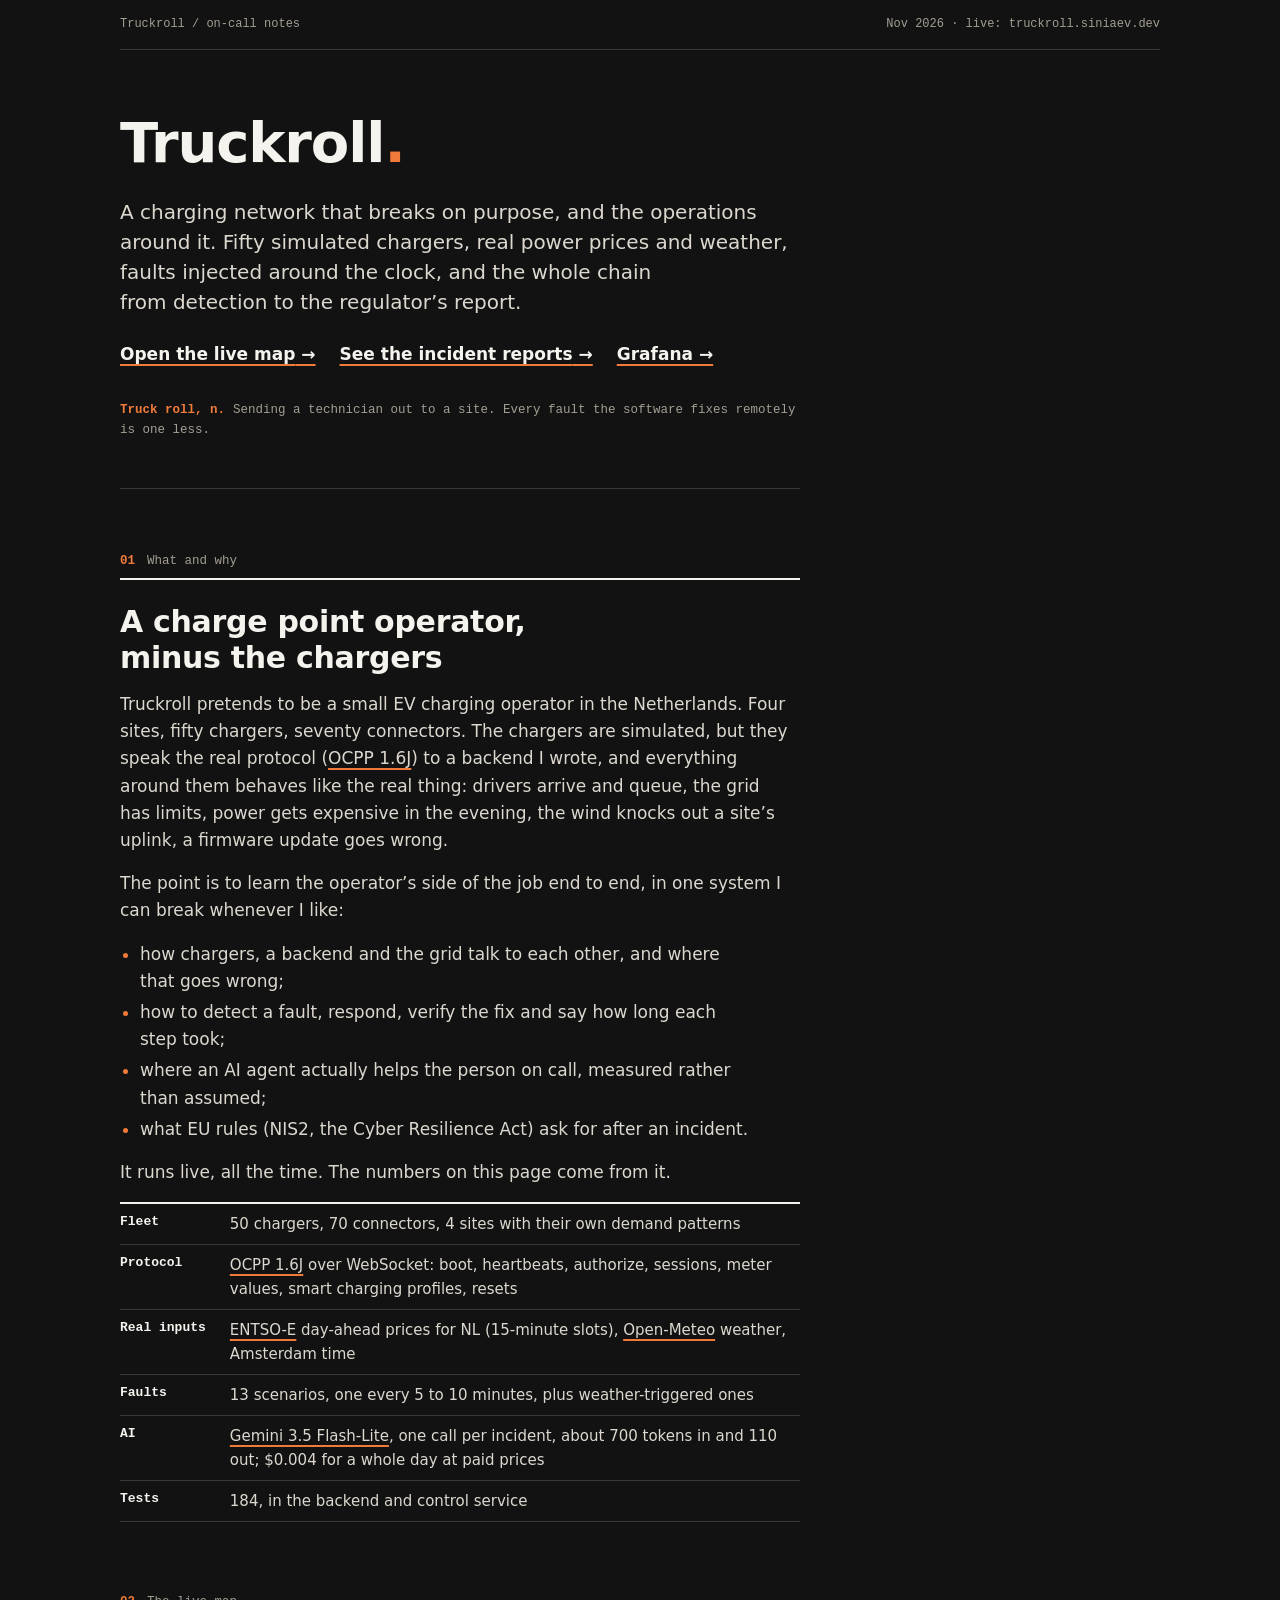
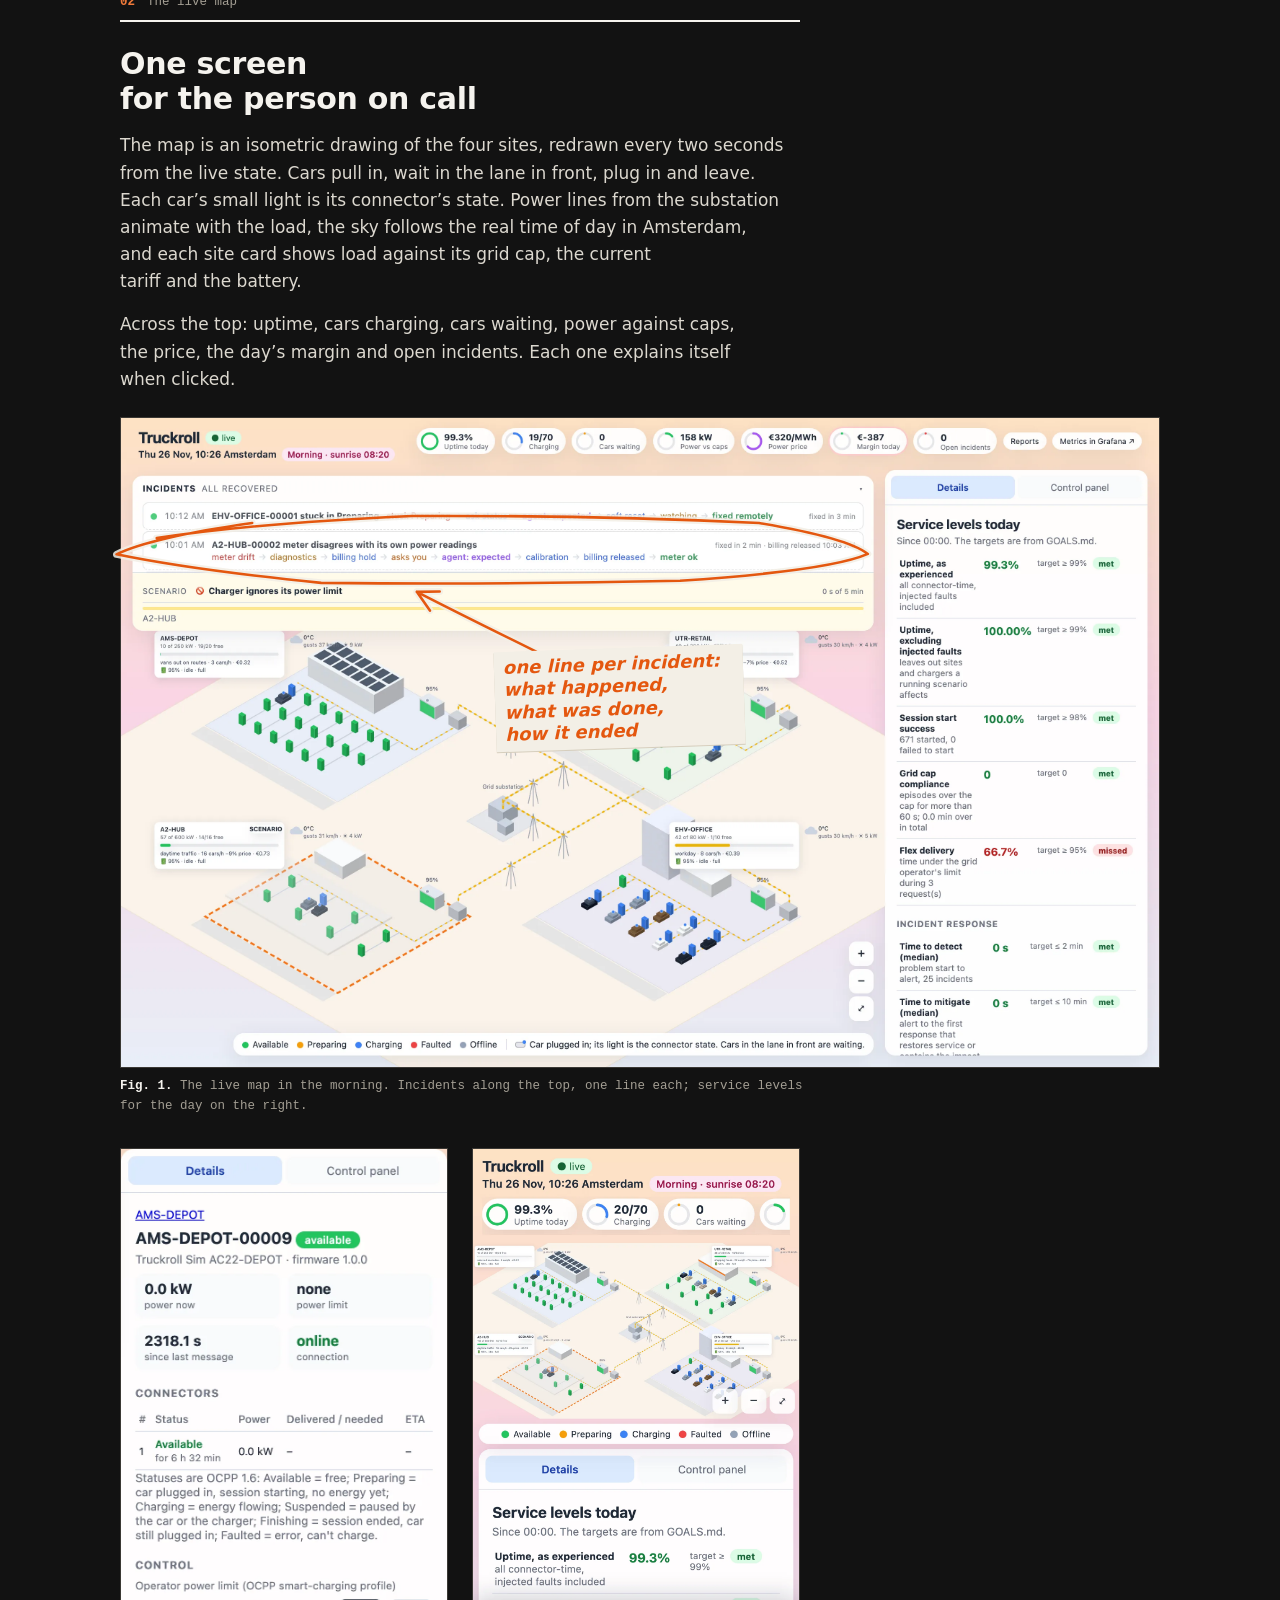
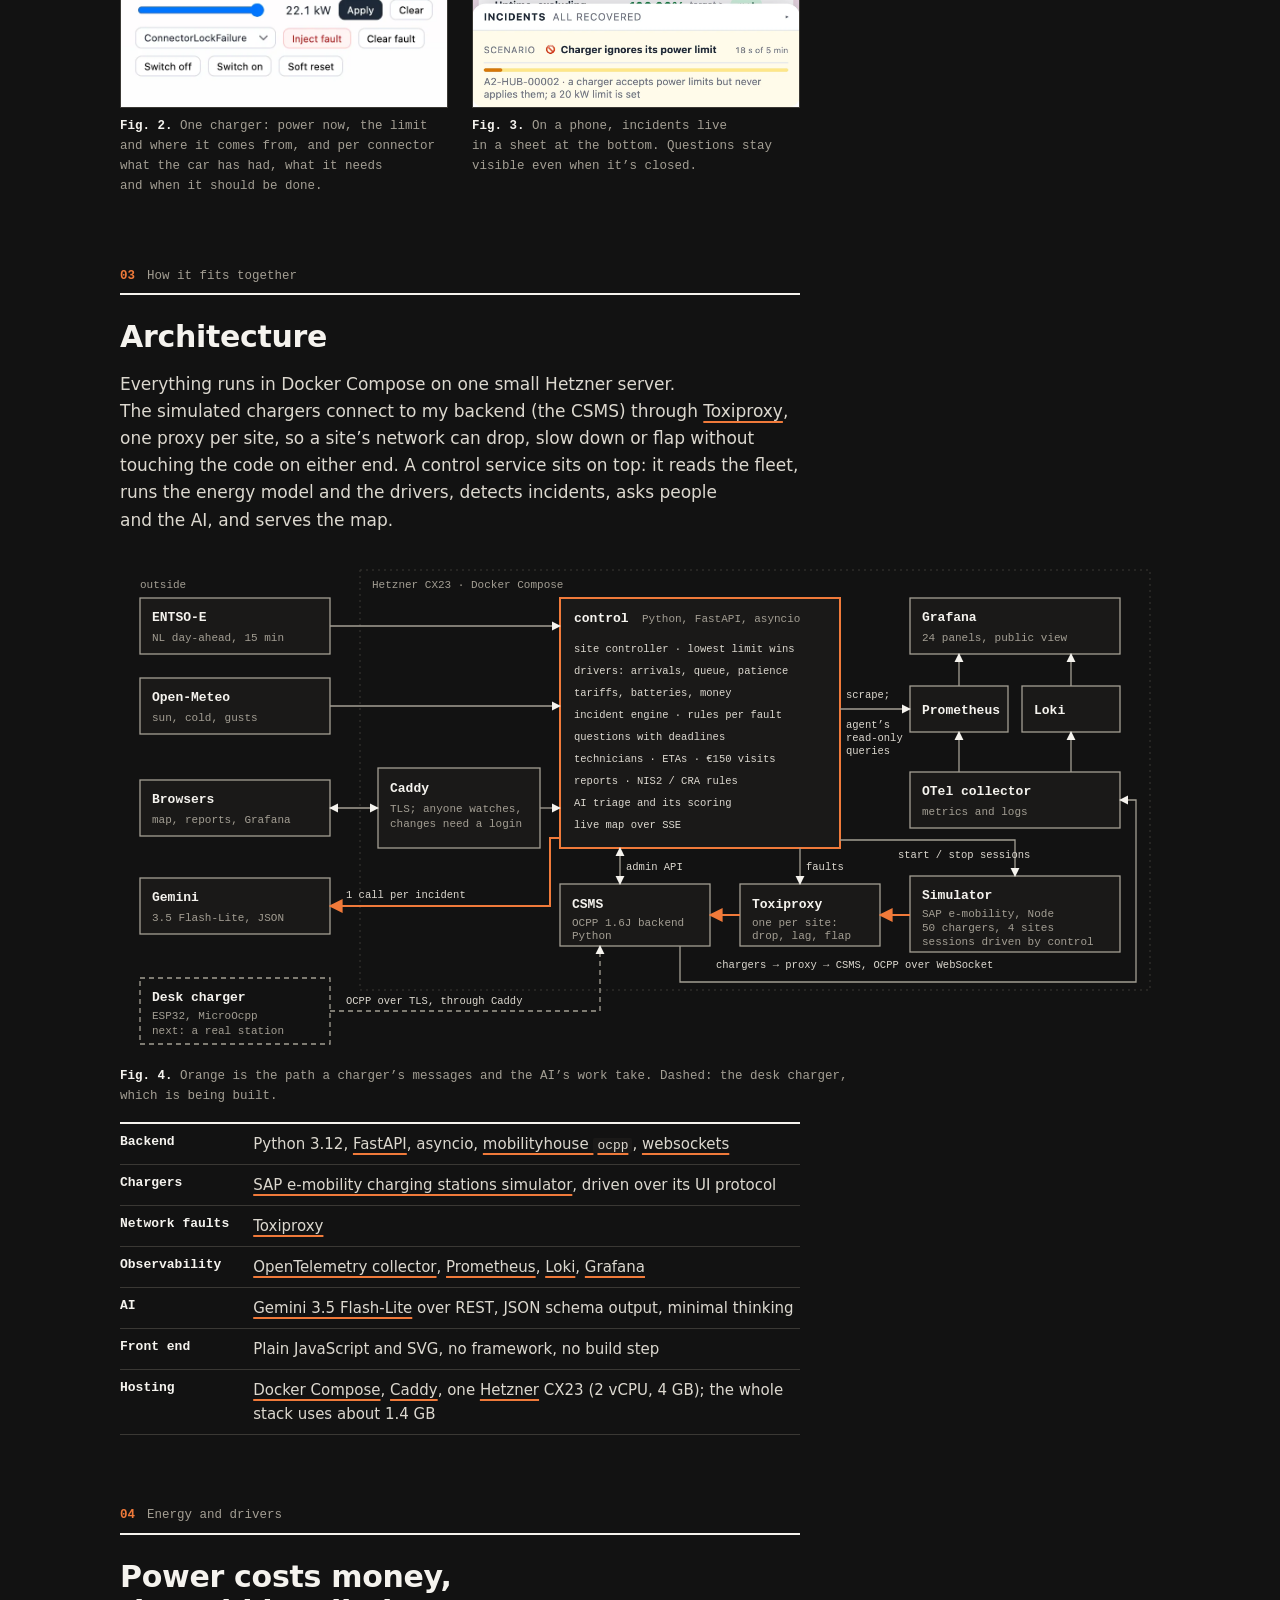
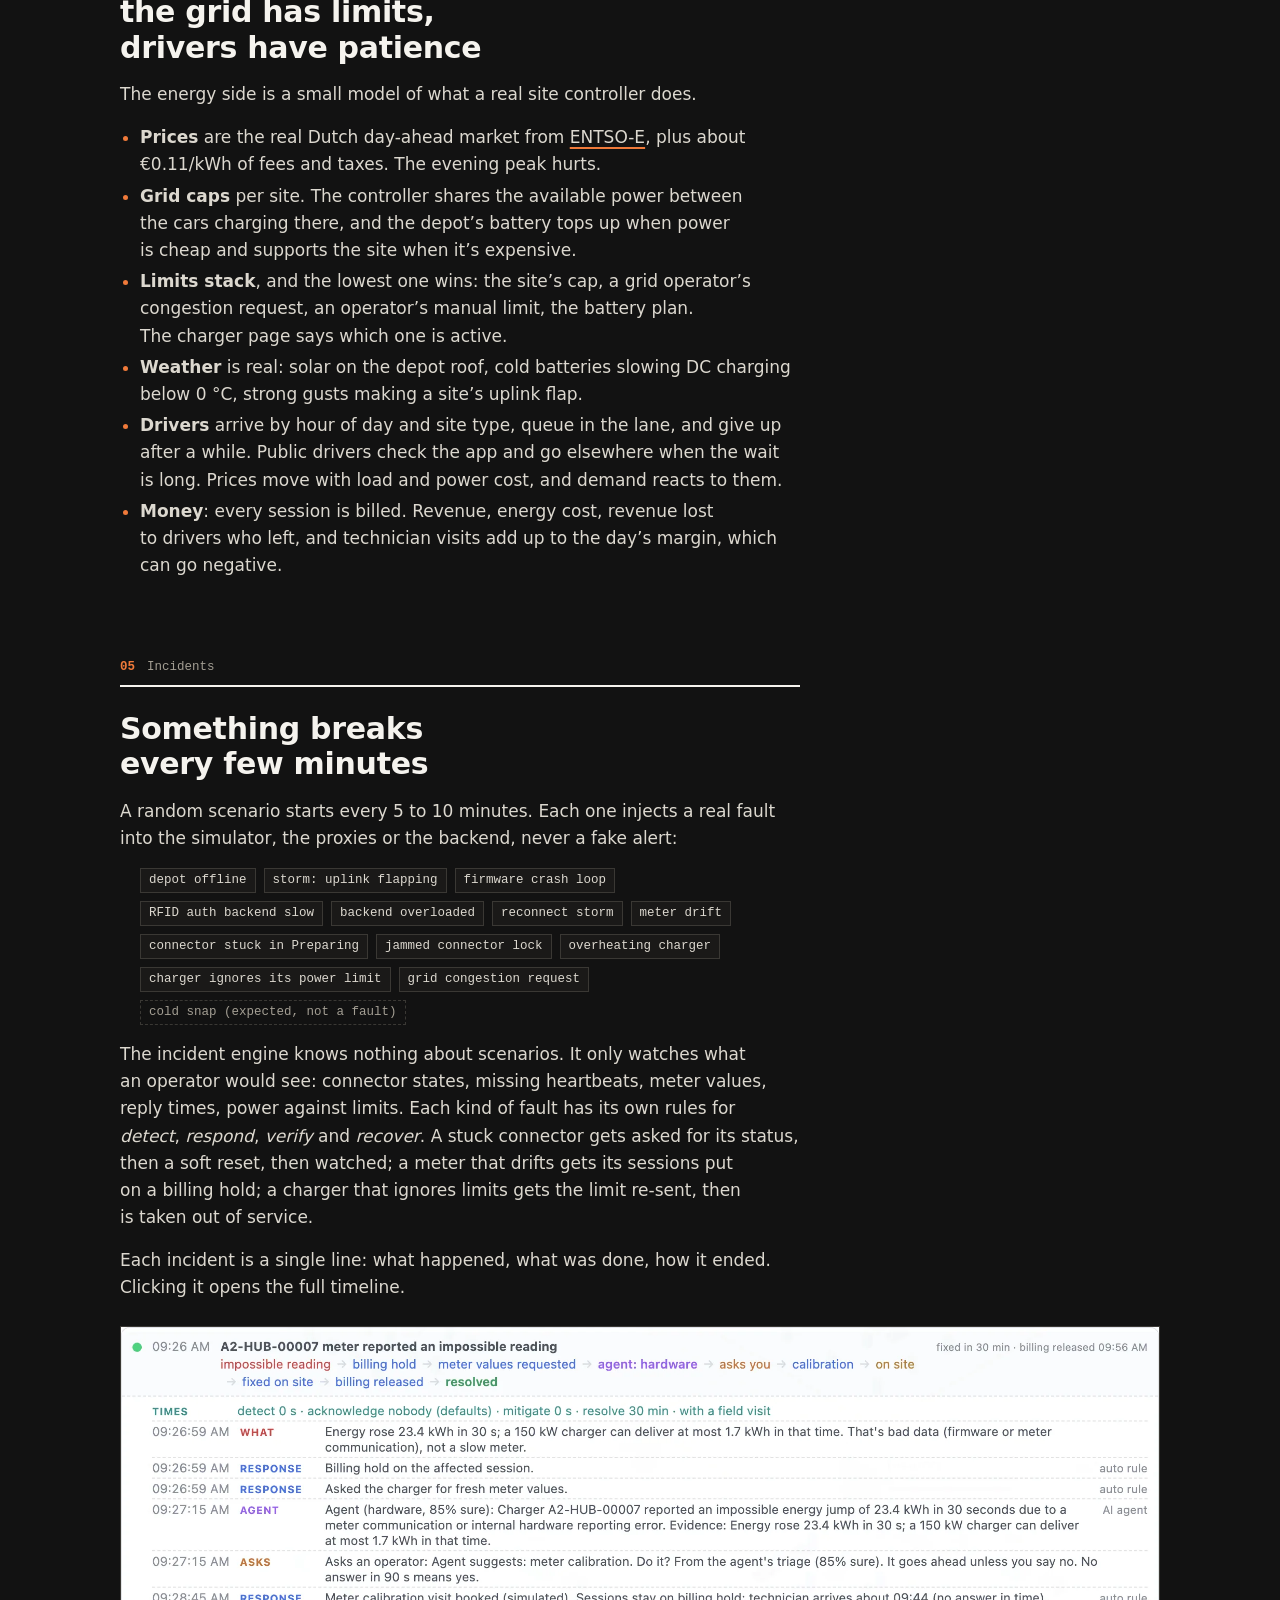
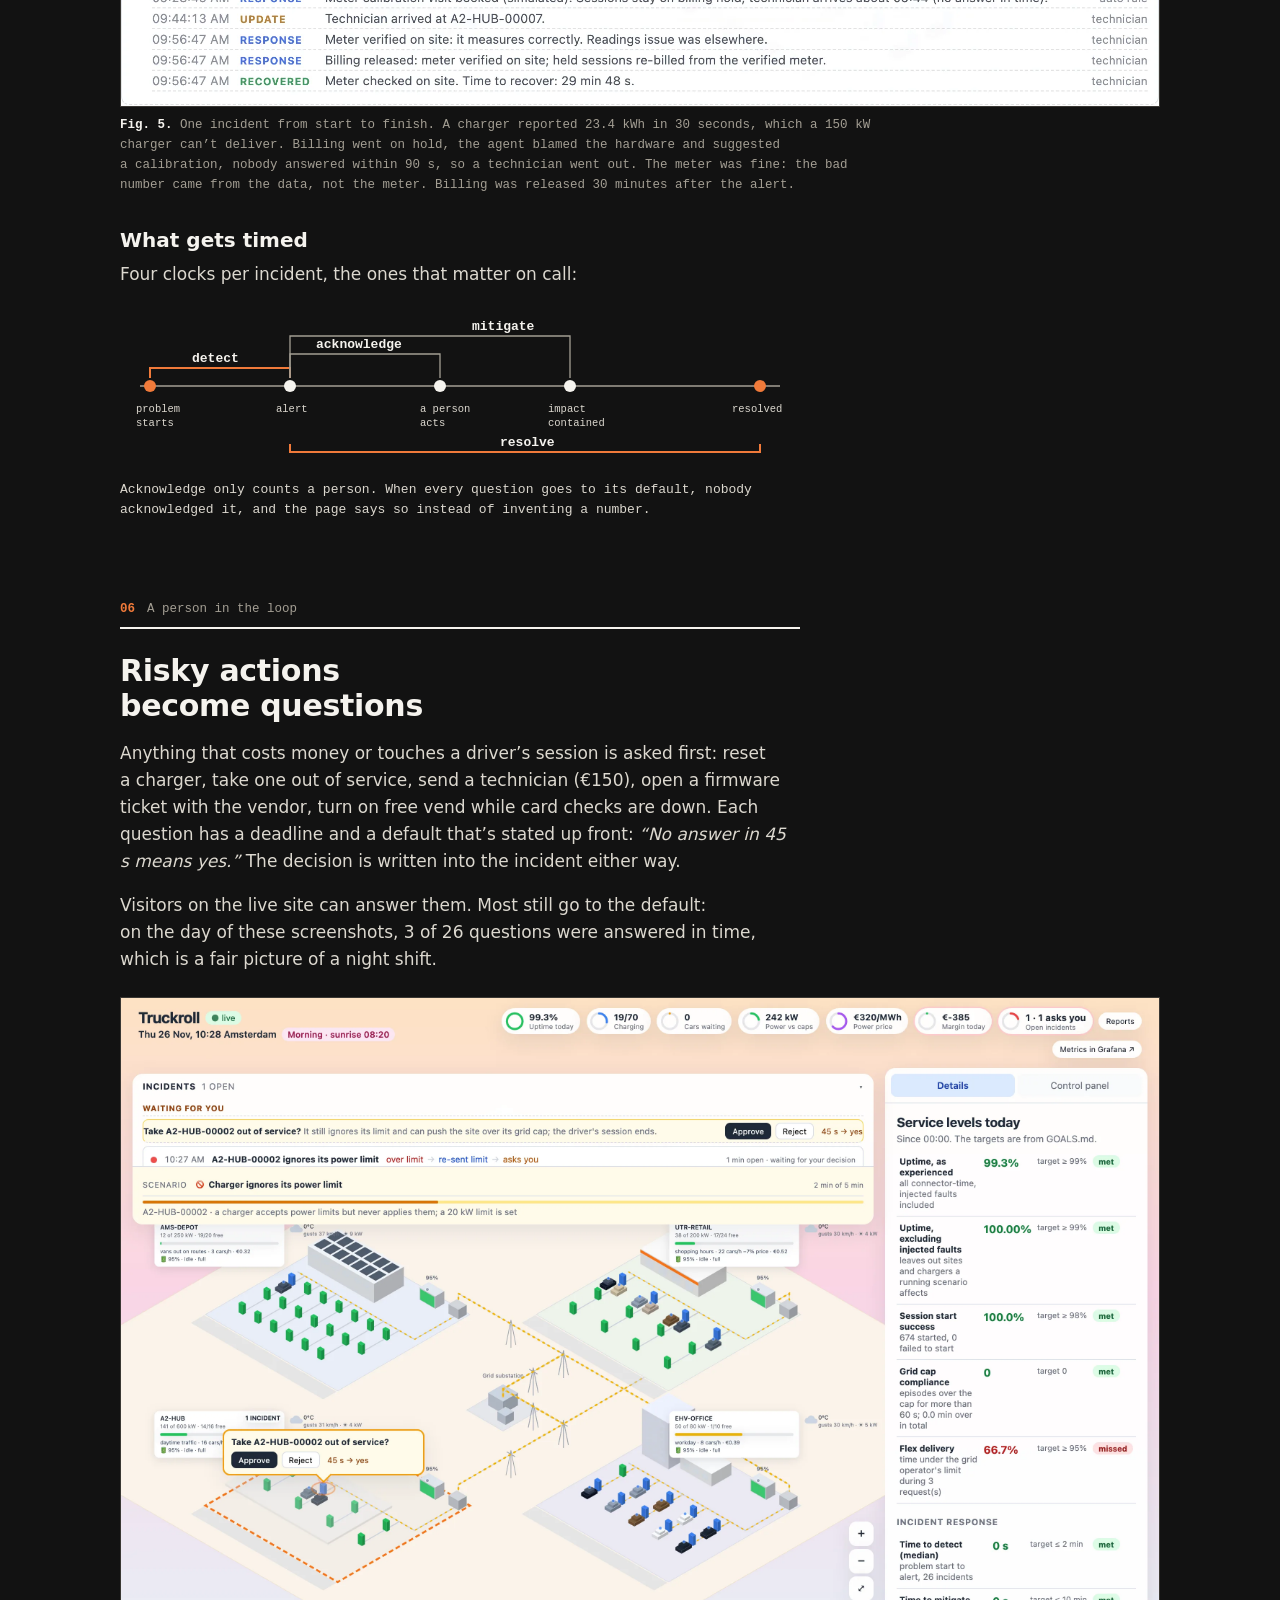
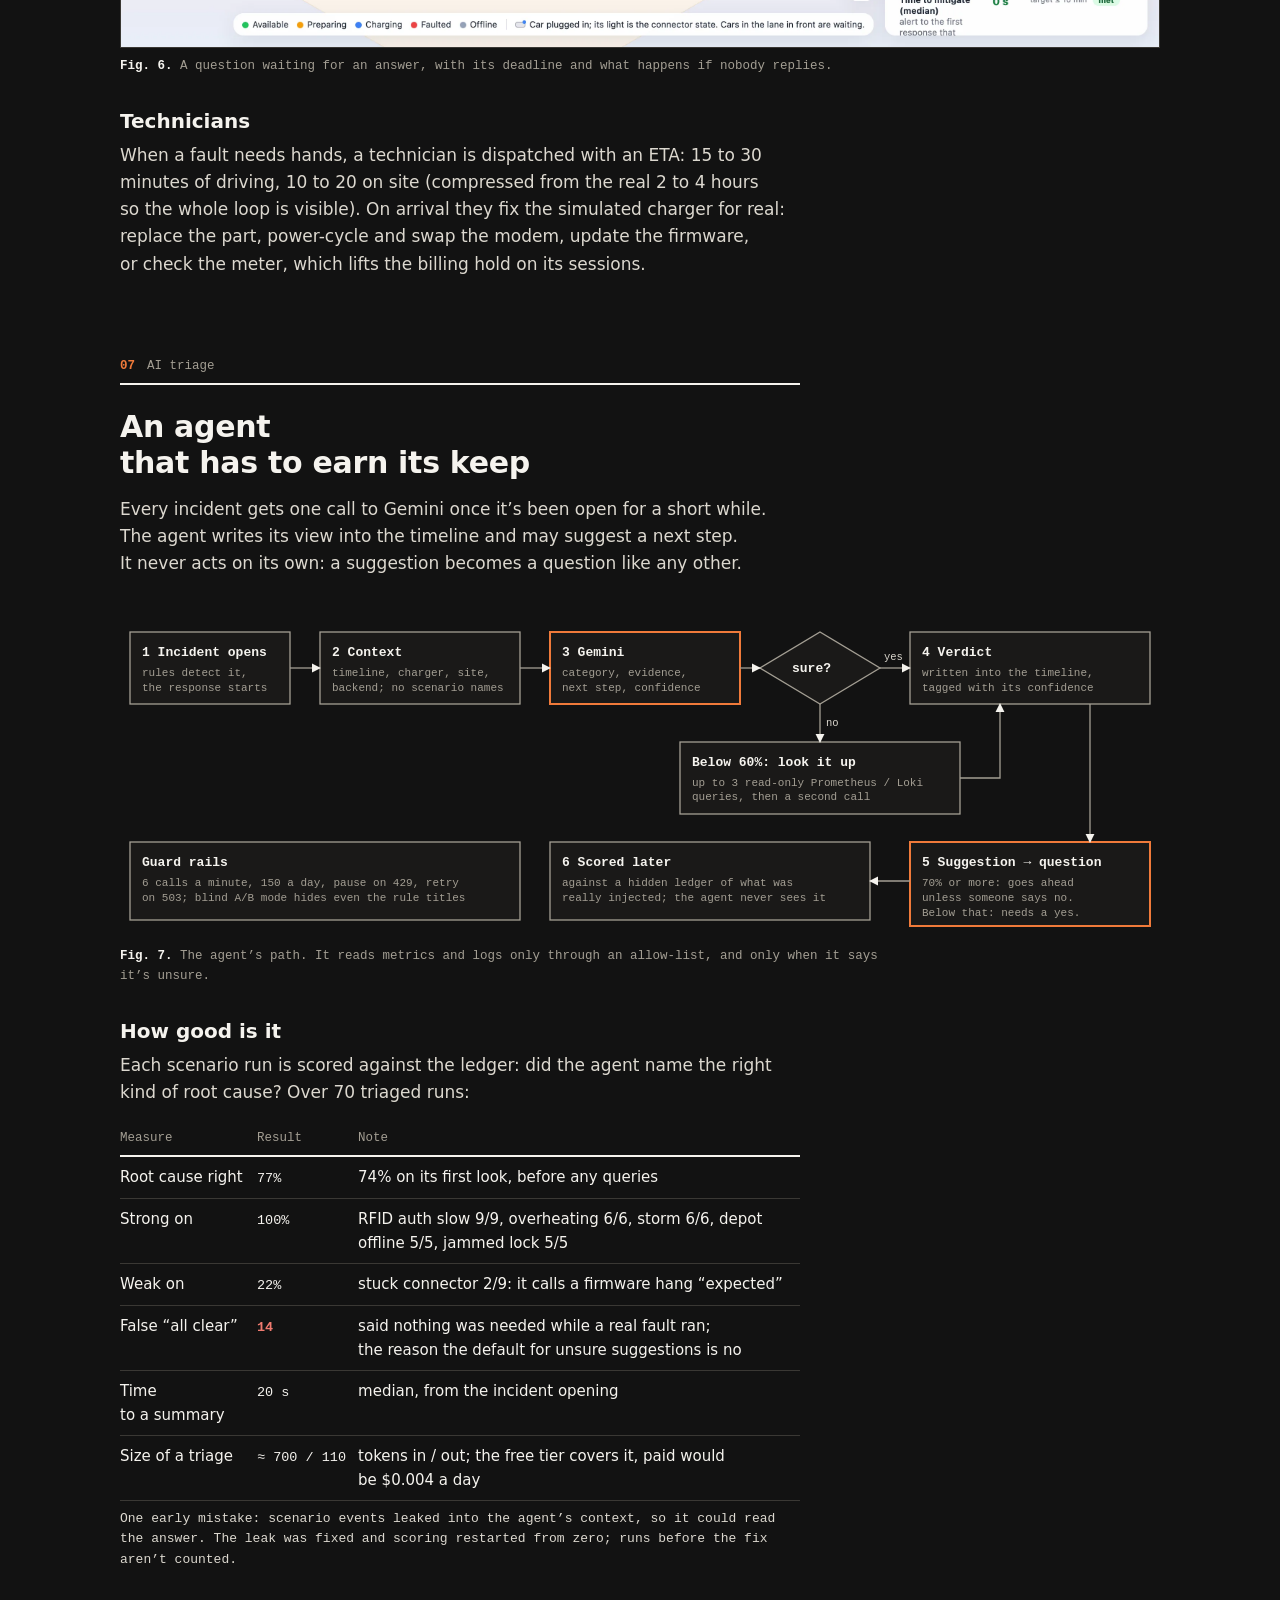
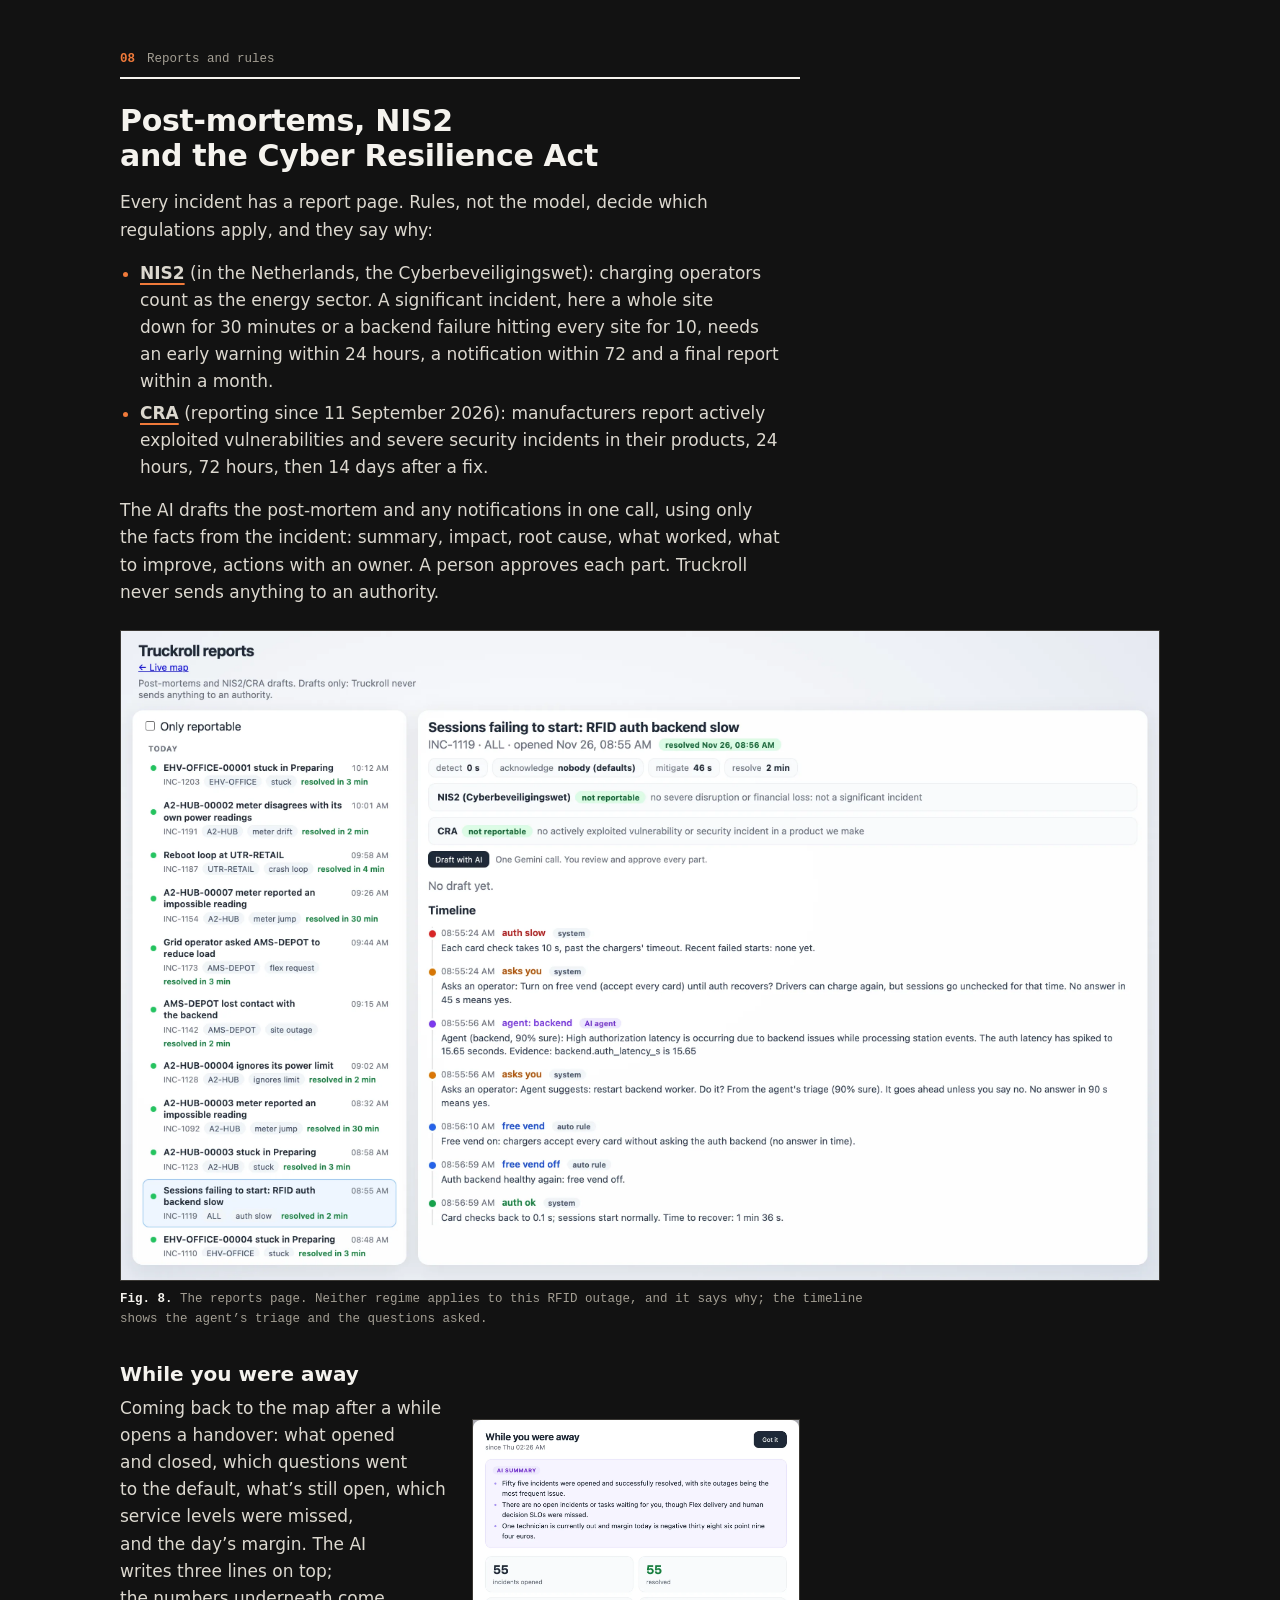
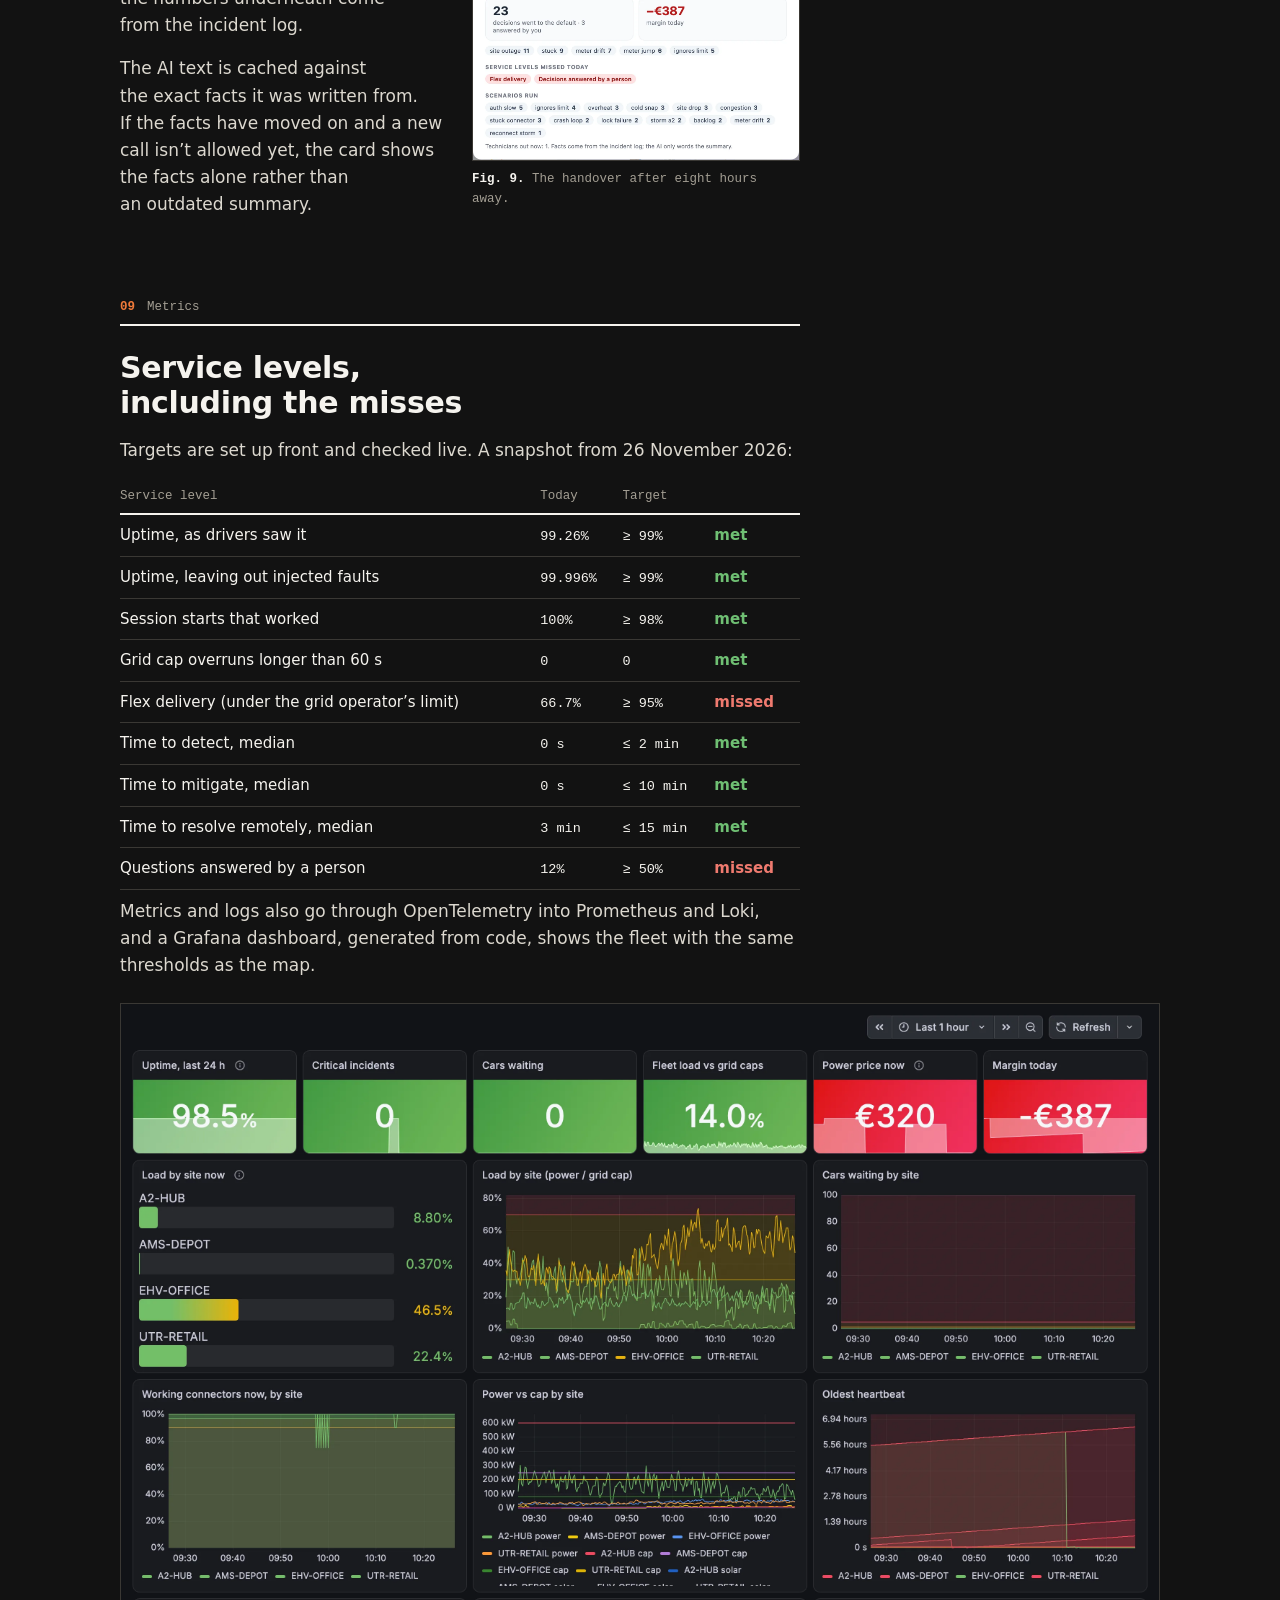
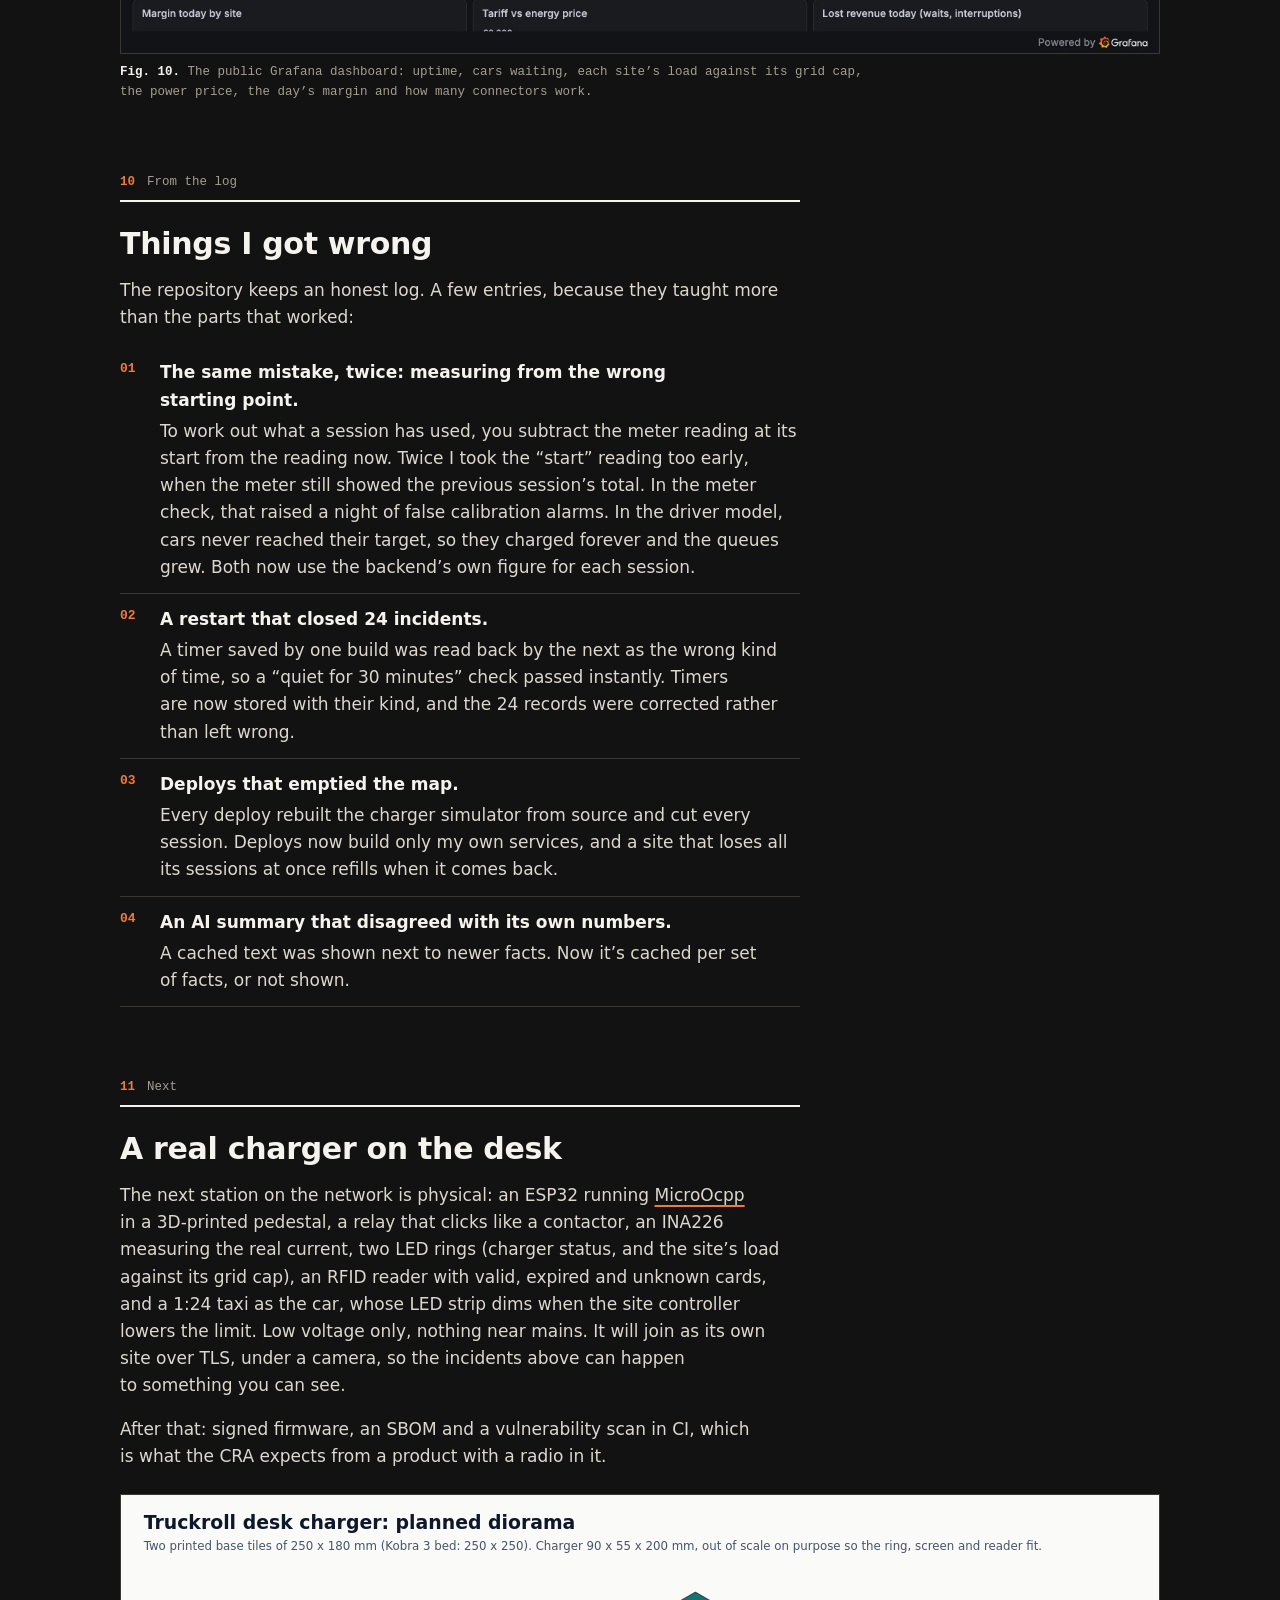
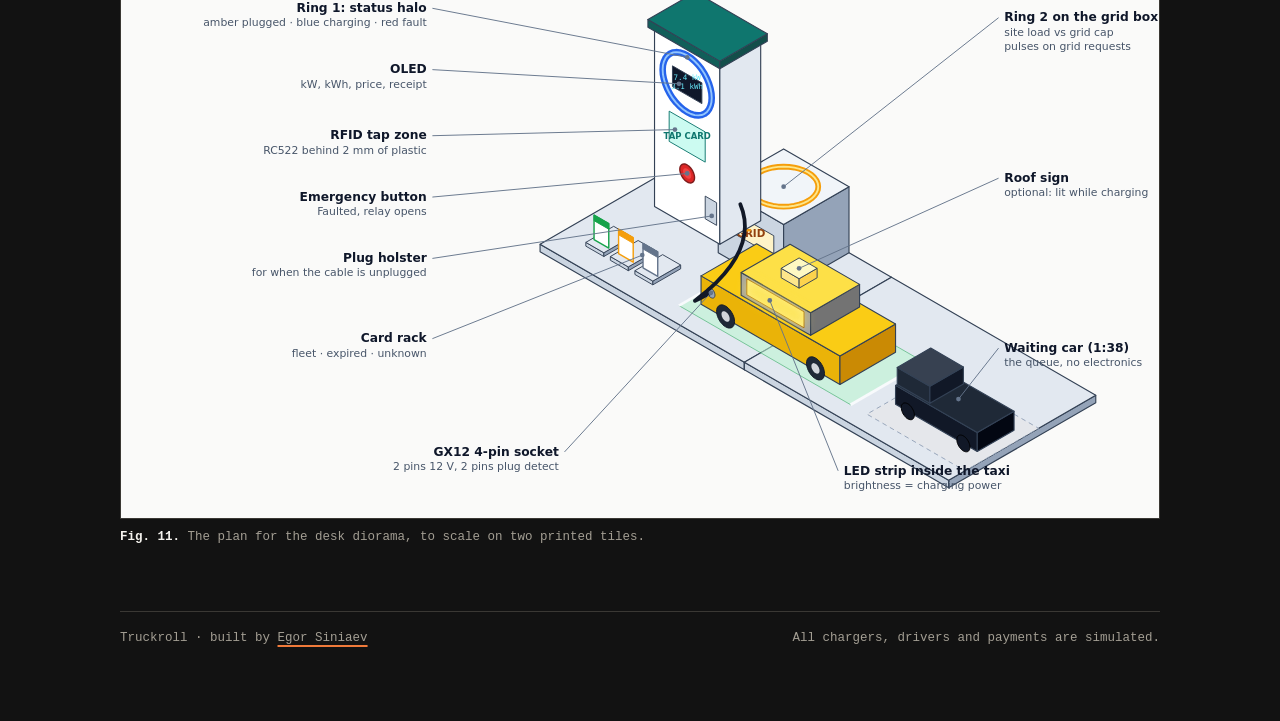
==== commit e7140c48: "docs: one-pager preview copies the control-room notes.css" ====
--- a/site/truckroll/index.html
+++ b/site/truckroll/index.html
@@ -13,112 +13,164 @@
 <link rel="icon" href="img/favicon.svg" type="image/svg+xml">
 <style>
 /* Preview copy of siniaev.dev/assets/notes.css; publishing swaps it for the shared stylesheet link. */
-/* siniaev.dev project pages ("field notes"): one dark notebook, one accent per project.
-   Guide: docs/project-pages.md. Each page sets --accent (brand) and --accent-dark (readable on this ground). */
+/* siniaev.dev field notes, "control room": one dark system, one accent per project.
+   Guide: docs/project-pages.md. Each page sets --accent (brand) and --accent-dark (readable on the dark ground). */
 :root {
   color-scheme: dark;
-  --paper: #121212;
-  --paper-2: #1c1c1a;
-  --ink: #ebe8e1;
-  --ink-2: #c4c0b6;
-  --muted: #8a867c;
-  --rule: #2c2b28;
+  --bg: #121212;
+  --panel: #1a1918;
+  --ink: #f5f3ee;
+  --ink-2: #dcd8cf;
+  --muted: #a39e93;
+  --rule: #3a3834;
+  --paper: var(--bg);  /* old names, still used by the source previews */
+  --paper-2: var(--panel);
   --accent: #e4570f;  /* each page overrides this and --accent-dark */
   --hl: var(--accent-dark, var(--accent));
   --met: #6fbf73;
   --missed: #ef7a6f;
-  --serif: "Iowan Old Style", "Charter", "Palatino Linotype", Palatino, Georgia, serif;
-  --sans: -apple-system, "Segoe UI", system-ui, Roboto, Helvetica, Arial, sans-serif;
-  --mono: ui-monospace, "SF Mono", Menlo, Consolas, monospace;
+  --sans: "Instrument Sans", -apple-system, system-ui, sans-serif;  /* self-hosted, assets/fonts (OFL) */
+  --mono: "JetBrains Mono", ui-monospace, monospace;
+  --serif: var(--sans);
+  --inset: 20px;
+  --col: 680px;
 }
+@font-face { font-family: "Instrument Sans"; font-style: normal; font-weight: 400; font-display: swap; src: url("/assets/fonts/instrument-sans-latin-400-normal.woff2") format("woff2"); unicode-range: U+0000-00FF,U+0131,U+0152-0153,U+02BB-02BC,U+02C6,U+02DA,U+02DC,U+0304,U+0308,U+0329,U+2000-206F,U+20AC,U+2122,U+2191,U+2193,U+2212,U+2215,U+FEFF,U+FFFD; }
+@font-face { font-family: "Instrument Sans"; font-style: normal; font-weight: 400; font-display: swap; src: url("/assets/fonts/instrument-sans-latin-ext-400-normal.woff2") format("woff2"); unicode-range: U+0100-02BA,U+02BD-02C5,U+02C7-02CC,U+02CE-02D7,U+02DD-02FF,U+0304,U+0308,U+0329,U+1D00-1DBF,U+1E00-1E9F,U+1EF2-1EFF,U+2020,U+20A0-20AB,U+20AD-20C0,U+2113,U+2C60-2C7F,U+A720-A7FF; }
+@font-face { font-family: "Instrument Sans"; font-style: normal; font-weight: 500; font-display: swap; src: url("/assets/fonts/instrument-sans-latin-500-normal.woff2") format("woff2"); unicode-range: U+0000-00FF,U+0131,U+0152-0153,U+02BB-02BC,U+02C6,U+02DA,U+02DC,U+0304,U+0308,U+0329,U+2000-206F,U+20AC,U+2122,U+2191,U+2193,U+2212,U+2215,U+FEFF,U+FFFD; }
+@font-face { font-family: "Instrument Sans"; font-style: normal; font-weight: 500; font-display: swap; src: url("/assets/fonts/instrument-sans-latin-ext-500-normal.woff2") format("woff2"); unicode-range: U+0100-02BA,U+02BD-02C5,U+02C7-02CC,U+02CE-02D7,U+02DD-02FF,U+0304,U+0308,U+0329,U+1D00-1DBF,U+1E00-1E9F,U+1EF2-1EFF,U+2020,U+20A0-20AB,U+20AD-20C0,U+2113,U+2C60-2C7F,U+A720-A7FF; }
+@font-face { font-family: "Instrument Sans"; font-style: normal; font-weight: 600; font-display: swap; src: url("/assets/fonts/instrument-sans-latin-600-normal.woff2") format("woff2"); unicode-range: U+0000-00FF,U+0131,U+0152-0153,U+02BB-02BC,U+02C6,U+02DA,U+02DC,U+0304,U+0308,U+0329,U+2000-206F,U+20AC,U+2122,U+2191,U+2193,U+2212,U+2215,U+FEFF,U+FFFD; }
+@font-face { font-family: "Instrument Sans"; font-style: normal; font-weight: 600; font-display: swap; src: url("/assets/fonts/instrument-sans-latin-ext-600-normal.woff2") format("woff2"); unicode-range: U+0100-02BA,U+02BD-02C5,U+02C7-02CC,U+02CE-02D7,U+02DD-02FF,U+0304,U+0308,U+0329,U+1D00-1DBF,U+1E00-1E9F,U+1EF2-1EFF,U+2020,U+20A0-20AB,U+20AD-20C0,U+2113,U+2C60-2C7F,U+A720-A7FF; }
+@font-face { font-family: "Instrument Sans"; font-style: normal; font-weight: 700; font-display: swap; src: url("/assets/fonts/instrument-sans-latin-700-normal.woff2") format("woff2"); unicode-range: U+0000-00FF,U+0131,U+0152-0153,U+02BB-02BC,U+02C6,U+02DA,U+02DC,U+0304,U+0308,U+0329,U+2000-206F,U+20AC,U+2122,U+2191,U+2193,U+2212,U+2215,U+FEFF,U+FFFD; }
+@font-face { font-family: "Instrument Sans"; font-style: normal; font-weight: 700; font-display: swap; src: url("/assets/fonts/instrument-sans-latin-ext-700-normal.woff2") format("woff2"); unicode-range: U+0100-02BA,U+02BD-02C5,U+02C7-02CC,U+02CE-02D7,U+02DD-02FF,U+0304,U+0308,U+0329,U+1D00-1DBF,U+1E00-1E9F,U+1EF2-1EFF,U+2020,U+20A0-20AB,U+20AD-20C0,U+2113,U+2C60-2C7F,U+A720-A7FF; }
+@font-face { font-family: "Instrument Sans"; font-style: italic; font-weight: 600; font-display: swap; src: url("/assets/fonts/instrument-sans-latin-600-italic.woff2") format("woff2"); unicode-range: U+0000-00FF,U+0131,U+0152-0153,U+02BB-02BC,U+02C6,U+02DA,U+02DC,U+0304,U+0308,U+0329,U+2000-206F,U+20AC,U+2122,U+2191,U+2193,U+2212,U+2215,U+FEFF,U+FFFD; }
+@font-face { font-family: "Instrument Sans"; font-style: italic; font-weight: 600; font-display: swap; src: url("/assets/fonts/instrument-sans-latin-ext-600-italic.woff2") format("woff2"); unicode-range: U+0100-02BA,U+02BD-02C5,U+02C7-02CC,U+02CE-02D7,U+02DD-02FF,U+0304,U+0308,U+0329,U+1D00-1DBF,U+1E00-1E9F,U+1EF2-1EFF,U+2020,U+20A0-20AB,U+20AD-20C0,U+2113,U+2C60-2C7F,U+A720-A7FF; }
+@font-face { font-family: "Instrument Sans"; font-style: italic; font-weight: 400; font-display: swap; src: url("/assets/fonts/instrument-sans-latin-400-italic.woff2") format("woff2"); unicode-range: U+0000-00FF,U+0131,U+0152-0153,U+02BB-02BC,U+02C6,U+02DA,U+02DC,U+0304,U+0308,U+0329,U+2000-206F,U+20AC,U+2122,U+2191,U+2193,U+2212,U+2215,U+FEFF,U+FFFD; }
+@font-face { font-family: "Instrument Sans"; font-style: italic; font-weight: 400; font-display: swap; src: url("/assets/fonts/instrument-sans-latin-ext-400-italic.woff2") format("woff2"); unicode-range: U+0100-02BA,U+02BD-02C5,U+02C7-02CC,U+02CE-02D7,U+02DD-02FF,U+0304,U+0308,U+0329,U+1D00-1DBF,U+1E00-1E9F,U+1EF2-1EFF,U+2020,U+20A0-20AB,U+20AD-20C0,U+2113,U+2C60-2C7F,U+A720-A7FF; }
+@font-face { font-family: "JetBrains Mono"; font-style: normal; font-weight: 500; font-display: swap; src: url("/assets/fonts/jetbrains-mono-latin-500-normal.woff2") format("woff2"); unicode-range: U+0000-00FF,U+0131,U+0152-0153,U+02BB-02BC,U+02C6,U+02DA,U+02DC,U+0304,U+0308,U+0329,U+2000-206F,U+20AC,U+2122,U+2191,U+2193,U+2212,U+2215,U+FEFF,U+FFFD; }
+@font-face { font-family: "JetBrains Mono"; font-style: normal; font-weight: 500; font-display: swap; src: url("/assets/fonts/jetbrains-mono-latin-ext-500-normal.woff2") format("woff2"); unicode-range: U+0100-02BA,U+02BD-02C5,U+02C7-02CC,U+02CE-02D7,U+02DD-02FF,U+0304,U+0308,U+0329,U+1D00-1DBF,U+1E00-1E9F,U+1EF2-1EFF,U+2020,U+20A0-20AB,U+20AD-20C0,U+2113,U+2C60-2C7F,U+A720-A7FF; }
+@font-face { font-family: "JetBrains Mono"; font-style: normal; font-weight: 700; font-display: swap; src: url("/assets/fonts/jetbrains-mono-latin-700-normal.woff2") format("woff2"); unicode-range: U+0000-00FF,U+0131,U+0152-0153,U+02BB-02BC,U+02C6,U+02DA,U+02DC,U+0304,U+0308,U+0329,U+2000-206F,U+20AC,U+2122,U+2191,U+2193,U+2212,U+2215,U+FEFF,U+FFFD; }
+@font-face { font-family: "JetBrains Mono"; font-style: normal; font-weight: 700; font-display: swap; src: url("/assets/fonts/jetbrains-mono-latin-ext-700-normal.woff2") format("woff2"); unicode-range: U+0100-02BA,U+02BD-02C5,U+02C7-02CC,U+02CE-02D7,U+02DD-02FF,U+0304,U+0308,U+0329,U+1D00-1DBF,U+1E00-1E9F,U+1EF2-1EFF,U+2020,U+20A0-20AB,U+20AD-20C0,U+2113,U+2C60-2C7F,U+A720-A7FF; }
 * { box-sizing: border-box; }
 html { -webkit-text-size-adjust: 100%; }
-body { margin: 0; background: var(--paper); color: var(--ink); font: 17px/1.62 var(--sans); -webkit-font-smoothing: antialiased; }
-a { color: inherit; text-decoration-color: var(--hl); text-decoration-thickness: 2px; text-underline-offset: 3px; }
+body { margin: 0; background: var(--bg); color: var(--ink); font: 17px/1.6 var(--sans); -webkit-font-smoothing: antialiased; }
+a { color: inherit; text-decoration-color: var(--hl); text-decoration-thickness: 2px; text-underline-offset: 4px; }
 a:hover { color: var(--hl); }
-h1, h2, h3 { font-family: var(--serif); font-weight: 600; text-wrap: balance; margin: 0; }
+h1, h2, h3 { font-family: var(--sans); font-weight: 700; text-wrap: balance; margin: 0; }
 p, li { text-wrap: pretty; }
 code, .mono { font-family: var(--mono); font-size: .86em; }
-code { background: var(--paper-2); padding: 1px 5px; border-radius: 3px; }
-
-.page { max-width: 1120px; margin: 0 auto; padding: 0 28px 80px; }
-
-/* Masthead: reads like the top of a working document, not a landing page. */
-.strip { display: flex; justify-content: space-between; gap: 16px; flex-wrap: wrap; border-bottom: 2px solid var(--ink);
-         padding: 18px 0 10px; font: 12px/1.4 var(--mono); letter-spacing: .04em; text-transform: uppercase; }
-.strip a { text-decoration: none; }
-.masthead { display: grid; grid-template-columns: 200px minmax(0, 680px); gap: 0 40px; padding: 56px 0 40px; border-bottom: 1px solid var(--rule); }
-.masthead .tag { font: 12px/1.5 var(--mono); color: var(--muted); padding-top: 14px; }
-.masthead .tag b { display: block; color: var(--hl); font-weight: 600; }
-h1 { font-size: clamp(54px, 9vw, 104px); line-height: .92; letter-spacing: -.025em; }
+code { background: var(--panel); padding: 0 4px; border-radius: 2px; }
+
+.page { max-width: 1120px; margin: 0 auto; padding: 0 40px 80px; }
+
+/* Top bar: breadcrumb left, date right. */
+.strip { display: flex; justify-content: space-between; gap: 16px; flex-wrap: wrap; padding: 16px 0; border-bottom: 1px solid var(--rule);
+         font: 12px/1.4 var(--mono); color: var(--muted); }
+.strip a { text-decoration: none; } .strip a:hover { color: var(--ink); }
+
+/* Masthead: name, lead, links; the definition note follows the links. */
+.masthead { display: flex; flex-direction: column; padding: 64px 0 48px; border-bottom: 1px solid var(--rule); max-width: var(--col); }
+.masthead > div:not(.tag) { order: 1; }
+.masthead .tag { order: 2; font: 12.5px/1.6 var(--mono); color: var(--muted); margin-top: 32px; }
+.masthead .tag b { color: var(--hl); font-weight: 700; margin-right: 8px; }
+h1 { font-size: 56px; line-height: 1.05; letter-spacing: -.02em; max-width: 17ch; }
 h1 .dot { color: var(--hl); }
-.lead { font-family: var(--serif); font-size: 23px; line-height: 1.45; margin: 22px 0 18px; color: var(--ink-2); }
-.go { display: flex; flex-wrap: wrap; gap: 10px 26px; font-weight: 600; margin-top: 8px; }
+.lead { font-size: 20px; line-height: 1.5; margin: 24px 0 24px; color: var(--ink-2); }
+.go { display: flex; flex-wrap: wrap; gap: 8px 24px; font-weight: 600; }
 .go a::after { content: " →"; }
 
-/* Sections: number in the margin, text in a reading column, figures go wider. */
-section { display: grid; grid-template-columns: 200px minmax(0, 680px); gap: 0 40px; padding: 52px 0 8px; }
-section > .num { font: 600 13px/1.3 var(--mono); color: var(--hl); padding-top: 9px; letter-spacing: .05em; }
-section > .num span { display: block; color: var(--muted); font-weight: 400; margin-top: 6px; text-transform: none; letter-spacing: 0; }
-section > .body { min-width: 0; }
-h2 { font-size: 34px; line-height: 1.12; letter-spacing: -.01em; margin-bottom: 14px; }
-h3 { font-size: 21px; margin: 26px 0 6px; }
-.body p { margin: 0 0 14px; }
-.body ul { margin: 0 0 16px; padding-left: 20px; }
+/* Sections: a numbered label with a heavy rule, then the reading column; figures go wider. */
+section { display: block; padding: 64px 0 0; }
+section > .num { font: 500 12.5px/1.4 var(--mono); color: var(--hl); font-weight: 700; padding-bottom: 8px; margin-bottom: 24px;
+                 border-bottom: 2px solid var(--ink); max-width: var(--col); }
+section > .num span { color: var(--muted); font-weight: 500; margin-left: 12px; }
+section > .num:empty { display: none; }
+section > .body { min-width: 0; max-width: var(--col); }
+section > .body + .body, section > figure + .body { margin-top: 32px; }
+h2 { font-size: 30px; line-height: 1.18; letter-spacing: -.01em; margin-bottom: 16px; max-width: 24ch; }
+h3 { font-size: 20px; line-height: 1.3; margin: 32px 0 8px; }
+.body p { margin: 0 0 16px; color: var(--ink-2); }
+.body ul { margin: 0 0 16px; padding-left: 20px; color: var(--ink-2); }
 .body li { margin: 4px 0; }
 .body li::marker { color: var(--hl); }
-.wide { grid-column: 1 / -1; margin: 18px 0 10px; }
-.note { font: 13px/1.5 var(--mono); color: var(--muted); border-left: 2px solid var(--hl); padding: 2px 0 2px 12px; margin: 16px 0; }
-
-figure { margin: 22px 0 8px; }
+.wide { margin: 24px 0 8px; min-width: 0; }
+.note { font: 13px/1.6 var(--mono); color: var(--muted); margin: 16px 0; }
+
+figure { margin: 24px 0 8px; min-width: 0; }
 figure img, figure svg { display: block; width: 100%; height: auto; }
-figure .frame { background: var(--paper-2); border: 1px solid #3a3935; }
-figcaption { font: 12.5px/1.5 var(--mono); color: var(--muted); margin-top: 10px; max-width: 760px; }
-figcaption b { color: var(--ink); font-weight: 600; }
-.pair { display: grid; grid-template-columns: 1.55fr 1fr; gap: 22px; align-items: start; }
+figure .frame { background: var(--panel); border: 1px solid var(--rule); }
+figcaption { font: 12.5px/1.6 var(--mono); color: var(--muted); margin-top: 8px; max-width: 760px; }
+figcaption b { color: var(--ink); font-weight: 700; }
+.pair { display: grid; grid-template-columns: 1.55fr 1fr; gap: 24px; align-items: start; }
+.pair > * { min-width: 0; }
 .pair.even { grid-template-columns: 1fr 1fr; }
-.phone { max-width: 329px; justify-self: center; }
+.phone { max-width: 328px; justify-self: center; }
 /* The charger panel and the phone side by side at the same height; the panel is cropped from the top. */
-.pair.same { grid-template-columns: minmax(0, 1fr) 329px; }
+.pair.same { grid-template-columns: minmax(0, 1fr) 328px; }
 .pair.same .frame { height: 560px; overflow: hidden; }
 .pair.same .frame img { height: 100%; width: 100%; object-fit: cover; object-position: top; }
 @media (max-width: 900px) { .pair.same { grid-template-columns: 1fr; } .pair.same .frame { height: auto; } .pair.same .frame img { height: auto; } }
-
-/* Spec sheet instead of stat cards. */
-dl.spec { display: grid; grid-template-columns: max-content 1fr; gap: 0; margin: 18px 0 4px; border-top: 1px solid var(--ink); font-size: 15px; }
+.scroll-x { overflow-x: auto; }
+
+/* Spec sheet: key and value rows. */
+dl.spec { display: grid; grid-template-columns: max-content 1fr; gap: 0; margin: 16px 0 8px; border-top: 2px solid var(--ink); font-size: 15px; }
 dl.spec dt, dl.spec dd { margin: 0; padding: 8px 0; border-bottom: 1px solid var(--rule); }
-dl.spec dt { font: 600 13px/1.6 var(--mono); padding-right: 26px; color: var(--ink); }
+dl.spec dt { font: 700 13px/1.6 var(--mono); padding-right: 24px; color: var(--ink); }
 dl.spec dd { color: var(--ink-2); }
 
-table { width: 100%; border-collapse: collapse; font-size: 14.5px; margin: 14px 0 6px; }
-th, td { text-align: left; padding: 8px 10px 8px 0; border-bottom: 1px solid var(--rule); vertical-align: baseline; }
-th { font: 600 11.5px/1.4 var(--mono); text-transform: uppercase; letter-spacing: .06em; color: var(--muted); border-bottom: 1px solid var(--ink); }
+/* Spec strip: four numbers in a panel, one inset outside the text column so its text lines up. */
+.spec-strip { display: grid; grid-template-columns: repeat(4, 1fr); margin: 48px calc(-1 * var(--inset)) 0; max-width: calc(var(--col) + 2 * var(--inset));
+              background: var(--panel); border: 1px solid var(--rule); border-top: 2px solid var(--ink); }
+.spec-strip > div { padding: 16px var(--inset); border-right: 1px solid var(--rule); }
+.spec-strip > div:last-child { border-right: 0; }
+.spec-strip .n { font: 700 36px/1 var(--mono); letter-spacing: -.02em; color: var(--ink); }
+.spec-strip .n small { font-size: 14px; color: var(--muted); margin-left: 4px; }
+.spec-strip .l { font: 500 12.5px/1.4 var(--mono); color: var(--muted); margin-top: 12px; }
+.spec-strip .hot .n { color: var(--hl); }
+
+/* Decision box: only with a real decision in the author's words. */
+.decision { display: grid; grid-template-columns: repeat(3, 1fr); margin: 24px calc(-1 * var(--inset)) 16px; background: var(--panel); border: 1px solid var(--rule); }
+.decision > div { padding: 16px var(--inset); border-right: 1px solid var(--rule); }
+.decision > div:last-child { border-right: 0; }
+.decision h3 { font: 700 12.5px/1.4 var(--mono); color: var(--muted); margin: 0 0 8px; }
+.decision > div:first-child h3 { color: var(--hl); }
+.decision p { margin: 0; color: var(--ink); font-size: 16px; line-height: 1.5; font-weight: 500; }
+
+/* Timestamped log: only with real data. */
+.tlog { margin: 32px 0 16px calc(-1 * var(--inset)); padding-left: calc(var(--inset) - 1px); border-left: 1px solid var(--rule);
+        font: 500 13.5px/1.9 var(--mono); color: var(--ink-2); }
+.tlog > div { display: grid; grid-template-columns: auto 1fr; column-gap: 16px; }
+.tlog b { color: var(--muted); font-weight: 500; } .tlog .a { color: var(--hl); }
+
+table { width: 100%; border-collapse: collapse; font-size: 15px; margin: 16px 0 8px; }
+th, td { text-align: left; padding: 8px 12px 8px 0; border-bottom: 1px solid var(--rule); vertical-align: baseline; }
+th { font: 500 12.5px/1.4 var(--mono); color: var(--muted); border-bottom: 2px solid var(--ink); }
 td.n { font-family: var(--mono); font-size: 13.5px; white-space: nowrap; }
-.met { color: var(--met); font-weight: 600; } .missed { color: var(--missed); font-weight: 600; }
-
-.chips { display: flex; flex-wrap: wrap; gap: 6px; margin: 10px 0 16px; padding: 0; list-style: none; }
-.chips li { font: 12.5px/1.2 var(--mono); border: 1px solid var(--ink-2); padding: 5px 9px; margin: 0; background: transparent; }
-.chips li.expected { border-style: dashed; color: var(--muted); }
-
-ol.log { list-style: none; padding: 0; margin: 10px 0; counter-reset: log; }
-ol.log li { counter-increment: log; display: grid; grid-template-columns: 34px 1fr; padding: 10px 0; border-bottom: 1px solid var(--rule); margin: 0; }
-ol.log li::before { content: counter(log, decimal-leading-zero); font: 600 13px/1.6 var(--mono); color: var(--hl); }
-ol.log b { display: block; }
-ol.log li > b, ol.log li > p { grid-column: 2; } ol.log li > p { margin: 2px 0 0; }
-
+.met { color: var(--met); font-weight: 700; } .missed { color: var(--missed); font-weight: 700; }
+
+.chips { display: flex; flex-wrap: wrap; gap: 8px; margin: 8px 0 16px; padding: 0; list-style: none; }
+.chips li { font: 12.5px/1.2 var(--mono); border: 1px solid var(--rule); padding: 4px 8px; margin: 0; background: var(--panel); color: var(--ink-2); }
+.chips li.expected { border-style: dashed; color: var(--muted); background: transparent; }
+
+ol.log { list-style: none; padding: 0; margin: 8px 0; counter-reset: log; }
+ol.log li { counter-increment: log; display: grid; grid-template-columns: 40px 1fr; padding: 12px 0; border-bottom: 1px solid var(--rule); margin: 0; }
+ol.log li::before { content: counter(log, decimal-leading-zero); font: 700 13px/1.6 var(--mono); color: var(--hl); }
+ol.log b { display: block; color: var(--ink); }
+ol.log li > b, ol.log li > p { grid-column: 2; } ol.log li > p { margin: 4px 0 0; }
+
+/* Drawings: ink lines, muted guides, the path that matters in the accent. Sources use the old paper colours; repaint them. */
 svg text { font-family: var(--mono); fill: var(--ink); }
-/* Inline drawings in the sources use the old light-paper colours; repaint them for the dark ground. */
 svg [fill="#1b1a17"] { fill: var(--ink); } svg [stroke="#1b1a17"] { stroke: var(--ink); }
-svg [fill="#fbf9f4"] { fill: var(--paper-2); }
+svg [fill="#fbf9f4"] { fill: var(--panel); }
 svg [fill="#e4570f"], svg [fill="#1f4f9e"], svg [fill="#8f5320"] { fill: var(--hl); }
-svg .box { fill: var(--paper-2); stroke: var(--ink); stroke-width: 1.4; }
+svg .box { fill: var(--panel); stroke: var(--muted); stroke-width: 1.3; }
 svg .box.hot { stroke: var(--hl); stroke-width: 2; }
 svg .box.next { stroke-dasharray: 5 4; fill: none; }
-svg .zone { fill: none; stroke: var(--muted); stroke-width: 1; stroke-dasharray: 2 4; }
-svg .wire { fill: none; stroke: var(--ink); stroke-width: 1.3; }
+svg .zone { fill: none; stroke: var(--rule); stroke-width: 1; stroke-dasharray: 2 4; }
+svg .wire { fill: none; stroke: var(--muted); stroke-width: 1.3; }
 svg .wire.hot { stroke: var(--hl); stroke-width: 2; }
 svg .wire.next { stroke-dasharray: 5 4; }
-svg .t { font-size: 13px; font-weight: 600; }
+svg .t { font-size: 13px; font-weight: 700; }
 svg .s { font-size: 11px; fill: var(--muted); }
 svg .lab { font-size: 10.5px; fill: var(--ink-2); }
 svg .hv { fill: var(--hl); }
@@ -130,44 +182,52 @@
 .ink path { fill: none; stroke: var(--accent); stroke-width: 2.6; stroke-linecap: round; stroke-linejoin: round; vector-effect: non-scaling-stroke; }
 .ink path.halo { stroke: #f3efe6; stroke-width: 7; opacity: .85; }  /* light: the ink always sits on a screenshot */
 .annotated .scrawl { position: absolute; left: var(--x); top: var(--y); max-width: var(--w, 30%); margin: 0; padding: .25em .5em .3em; background: #f3efe6; color: var(--accent);
-  font: italic 600 clamp(10px, 1.8cqw, 19px)/1.2 var(--serif); transform: rotate(-2deg); box-shadow: 0 1px 0 #d6cebd; text-wrap: balance; }  /* paper note and brand accent: it sits on a light screenshot */
+  font: italic 600 clamp(10px, 1.8cqw, 18px)/1.25 var(--sans); transform: rotate(-2deg); box-shadow: 0 1px 0 #d6cebd; text-wrap: balance; }  /* paper note and brand accent: it sits on a light screenshot */
 .annotated .scrawl i { font-style: normal; }
 @container (max-width: 560px) {
   .annotated .scrawl { position: static; max-width: none; transform: none; box-shadow: none; padding: 8px 12px 10px; font-size: 14px; border-top: 1px solid var(--rule); }
 }
 
 /* An index card for one small fact a page is built around. */
-.index-card { max-width: 420px; margin: 22px 0 18px; padding: 14px 18px 14px; background: var(--paper-2); border: 1px solid var(--ink-2); }
-.index-card .k { font: 600 11.5px/1.4 var(--mono); text-transform: uppercase; letter-spacing: .06em; color: var(--hl); margin: 0 0 6px; }
+.index-card { max-width: 440px; margin: 24px calc(-1 * var(--inset)) 16px; padding: 16px var(--inset); background: var(--panel); border: 1px solid var(--rule); border-top: 2px solid var(--ink); }
+.index-card .k { font: 700 12.5px/1.4 var(--mono); color: var(--hl); margin: 0 0 8px; }
 .index-card dl { display: grid; grid-template-columns: max-content max-content 1fr; gap: 0; margin: 0; font: 15px/1.5 var(--mono); }
-.index-card dt, .index-card dd { margin: 0; padding: 6px 12px 6px 0; border-bottom: 1px solid var(--rule); } .index-card dd.arrow { color: var(--muted); }
+.index-card dt, .index-card dd { margin: 0; padding: 8px 12px 8px 0; border-bottom: 1px solid var(--rule); } .index-card dd.arrow { color: var(--muted); }
 .index-card dd b { color: var(--hl); font-weight: 600; }
-.index-card p { margin: 10px 0 0; font: 13px/1.5 var(--mono); color: var(--muted); }
+.index-card p { margin: 12px 0 0; font: 13px/1.5 var(--mono); color: var(--muted); }
 
 /* A sketch: a line drawing that explains, unnumbered so the Fig. sequence stays put. */
 figure.sketch { max-width: 680px; }
-.sketch .row { display: flex; flex-wrap: wrap; align-items: center; gap: 18px 36px; }
+.sketch .row { display: flex; flex-wrap: wrap; align-items: center; gap: 16px 40px; }
 .sketch .row svg { width: 280px; max-width: 100%; flex: none; }
 .sketch dl { flex: 1 1 240px; margin: 0; font: 13px/1.5 var(--mono); }
 .sketch dt { font-weight: 600; } .sketch dd { margin: 0 0 12px; color: var(--muted); }
-figure.sketch figcaption::before { content: "Sketch. "; font-weight: 600; color: var(--ink); }
-
-footer { border-top: 2px solid var(--ink); margin-top: 64px; padding-top: 14px; display: flex; justify-content: space-between;
-         flex-wrap: wrap; gap: 10px; font: 12.5px/1.5 var(--mono); color: var(--muted); }
-
-@media (max-width: 900px) {
-  .masthead, section { grid-template-columns: 1fr; }
-  .masthead .tag, section > .num { padding: 0 0 10px; }
-  section > .num span { display: inline; margin: 0 0 0 10px; }
+figure.sketch figcaption::before { content: "Sketch. "; font-weight: 700; color: var(--ink); }
+
+footer { border-top: 1px solid var(--rule); margin-top: 64px; padding-top: 16px; display: flex; justify-content: space-between;
+         flex-wrap: wrap; gap: 8px; font: 12.5px/1.6 var(--mono); color: var(--muted); }
+
+@media (max-width: 720px) {
+  :root { --inset: 16px; }
+  .page { padding: 0 24px 64px; }
+  .masthead { padding: 48px 0 40px; }
+  h1 { font-size: 36px; }
+  .lead { font-size: 18px; }
+  h2 { font-size: 26px; }
+  section { padding-top: 48px; }
   .pair, .pair.even { grid-template-columns: 1fr; }
-  .lead { font-size: 20px; }
-  h2 { font-size: 28px; }
-  .page { padding: 0 18px 60px; }
   dl.spec { grid-template-columns: 1fr; }
   dl.spec dt { border-bottom: 0; padding-bottom: 0; }
-  .scroll-x { overflow-x: auto; }
   .scroll-x svg { min-width: 760px; }
+  .body > table { display: block; overflow-x: auto; }  /* wide tables scroll inside themselves */
+  .spec-strip { grid-template-columns: 1fr 1fr; }
+  .spec-strip > div:nth-child(2) { border-right: 0; }
+  .spec-strip > div:nth-child(-n+2) { border-bottom: 1px solid var(--rule); }
+  .decision { grid-template-columns: 1fr; }
+  .decision > div { border-right: 0; border-bottom: 1px solid var(--rule); }
+  .decision > div:last-child { border-bottom: 0; }
 }
+@media (min-width: 721px) and (max-width: 900px) { .pair, .pair.even { grid-template-columns: 1fr; } .scroll-x svg { min-width: 760px; } }
 </style>
 <style>:root { --accent: #e4570f; --accent-dark: #f07a3a; }</style>
 </head>
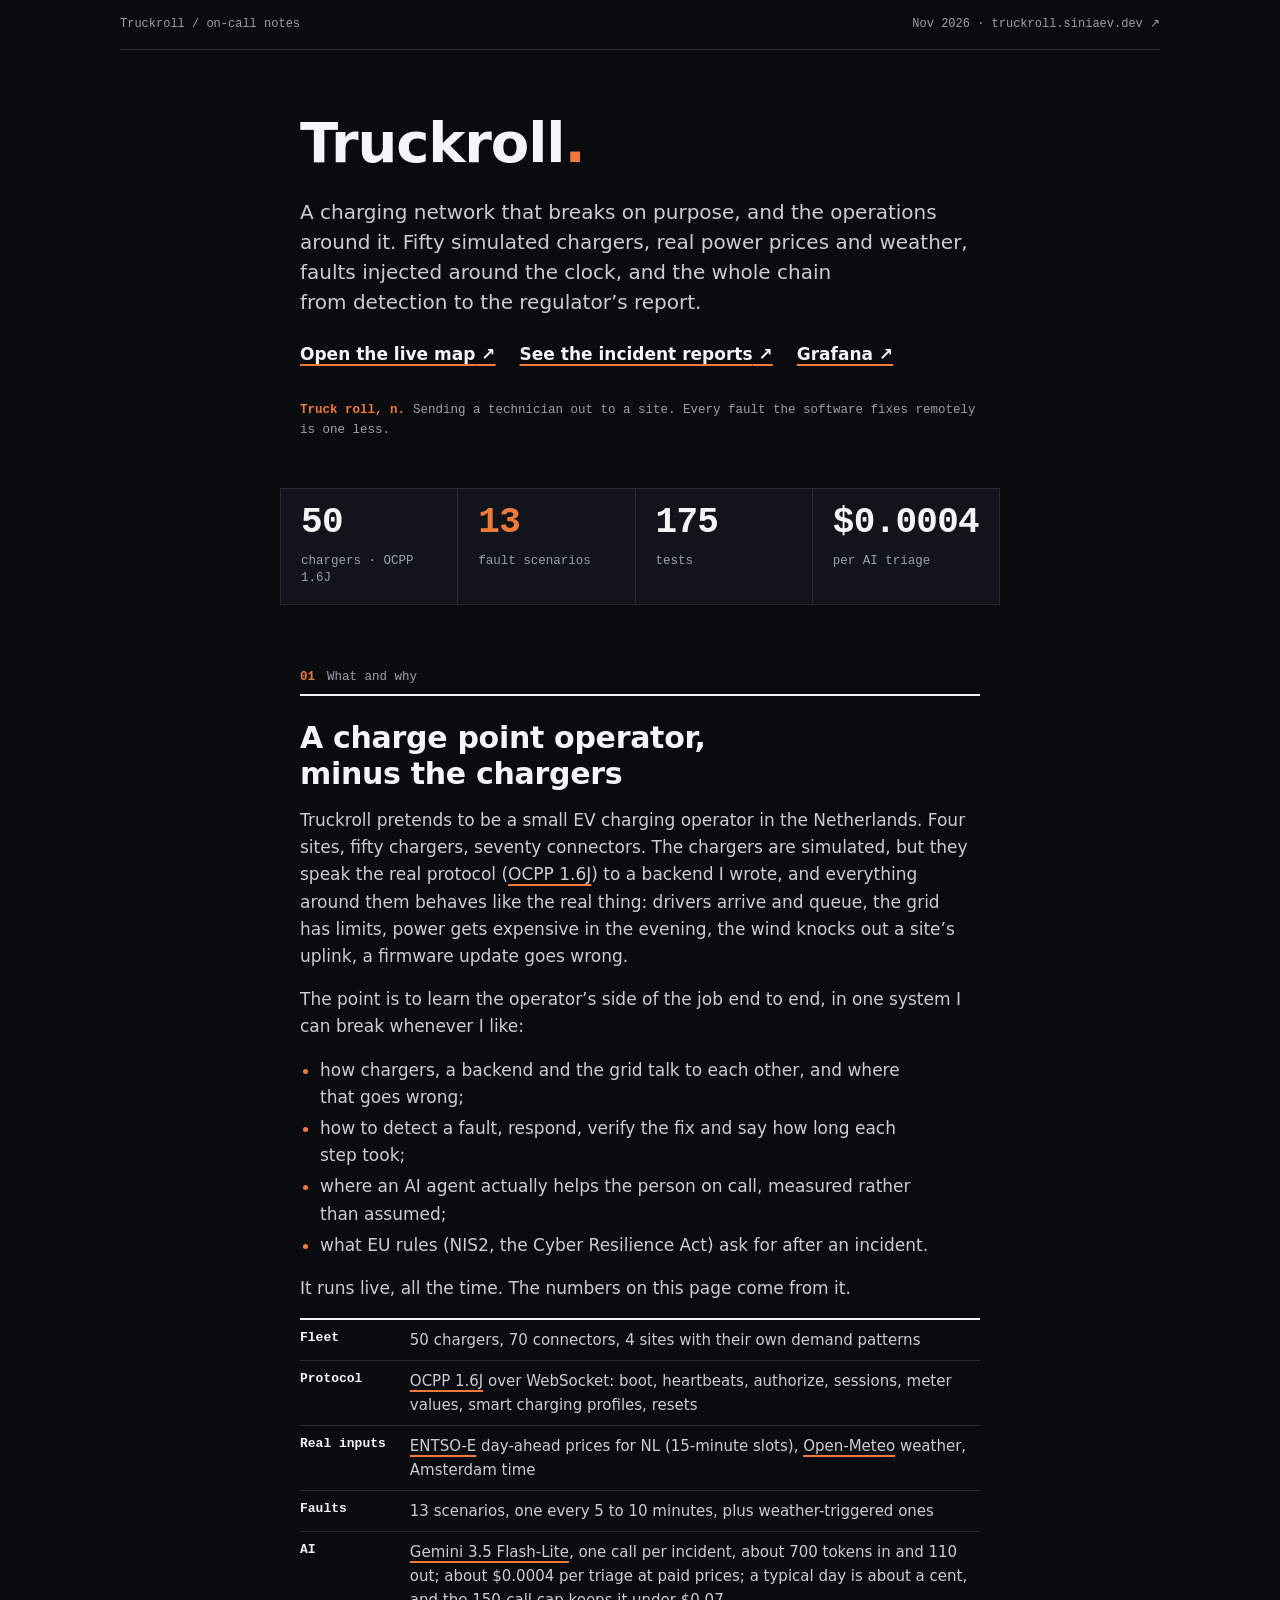
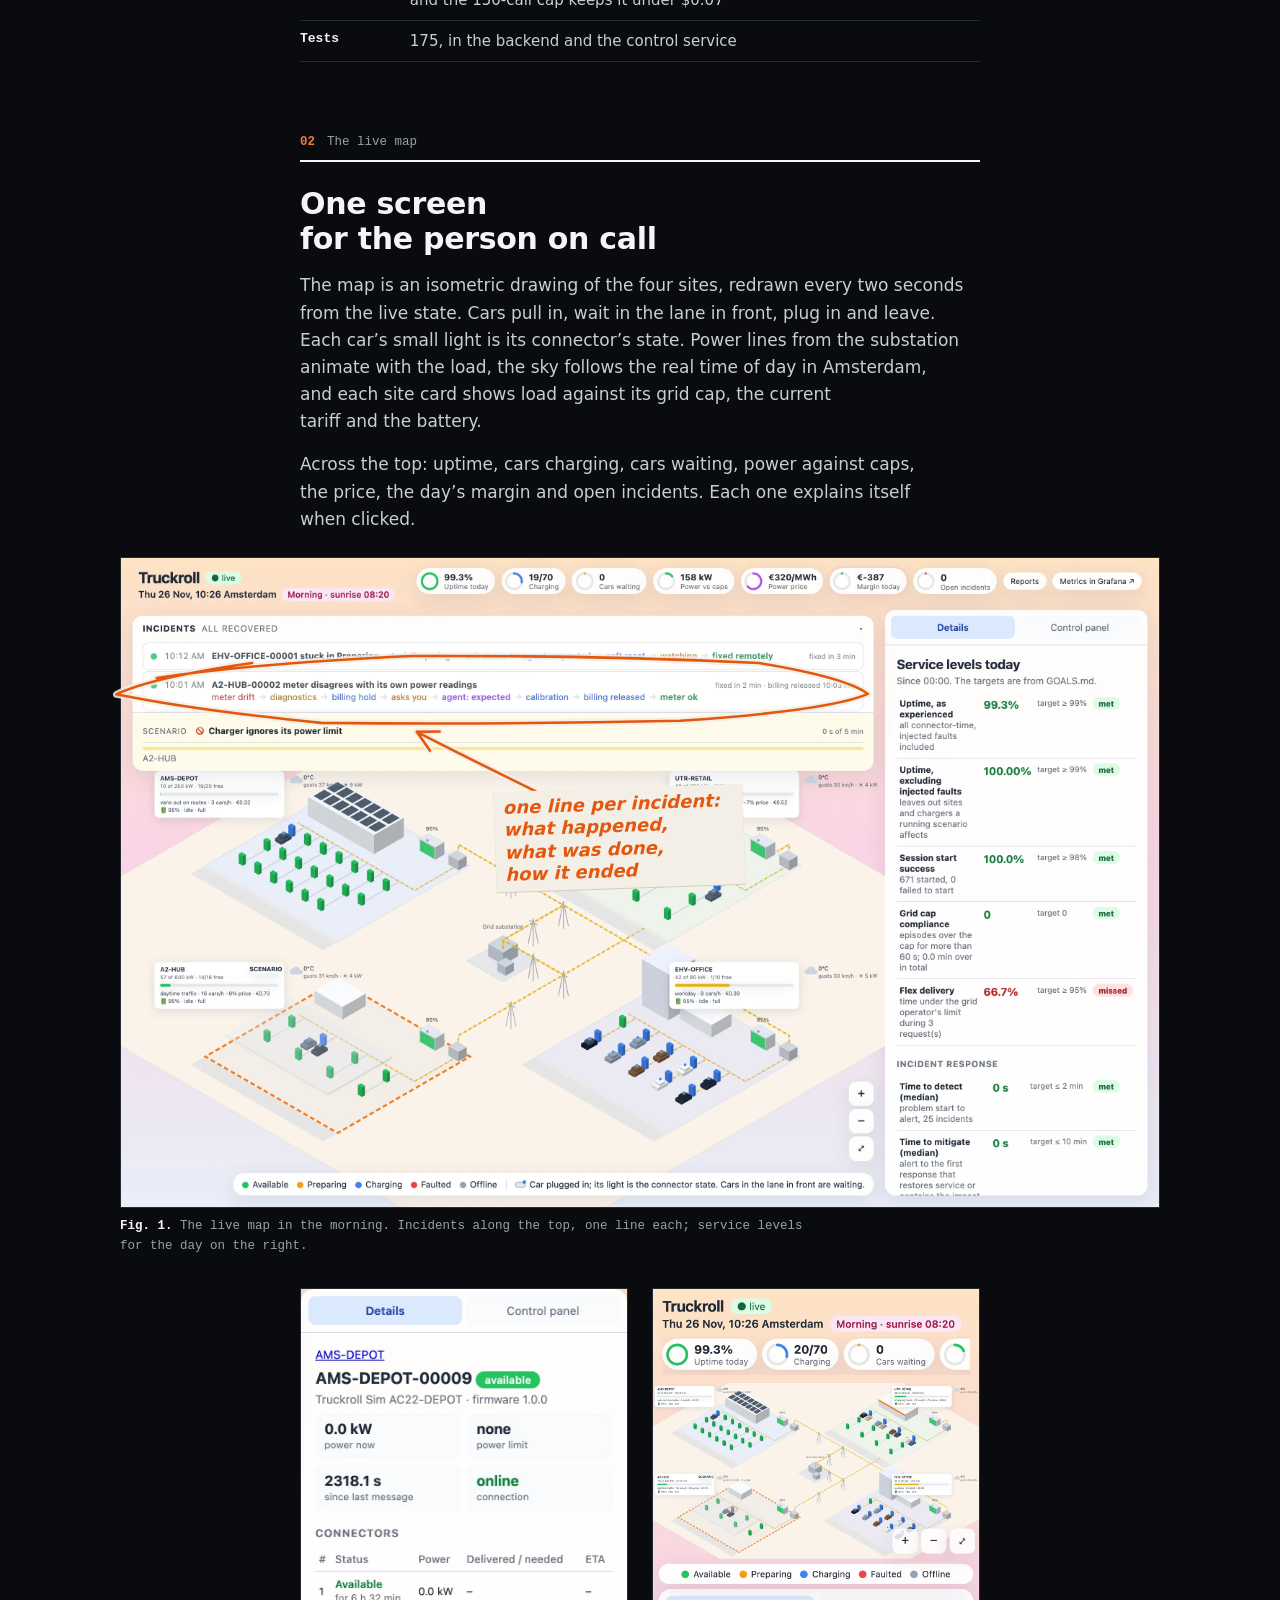
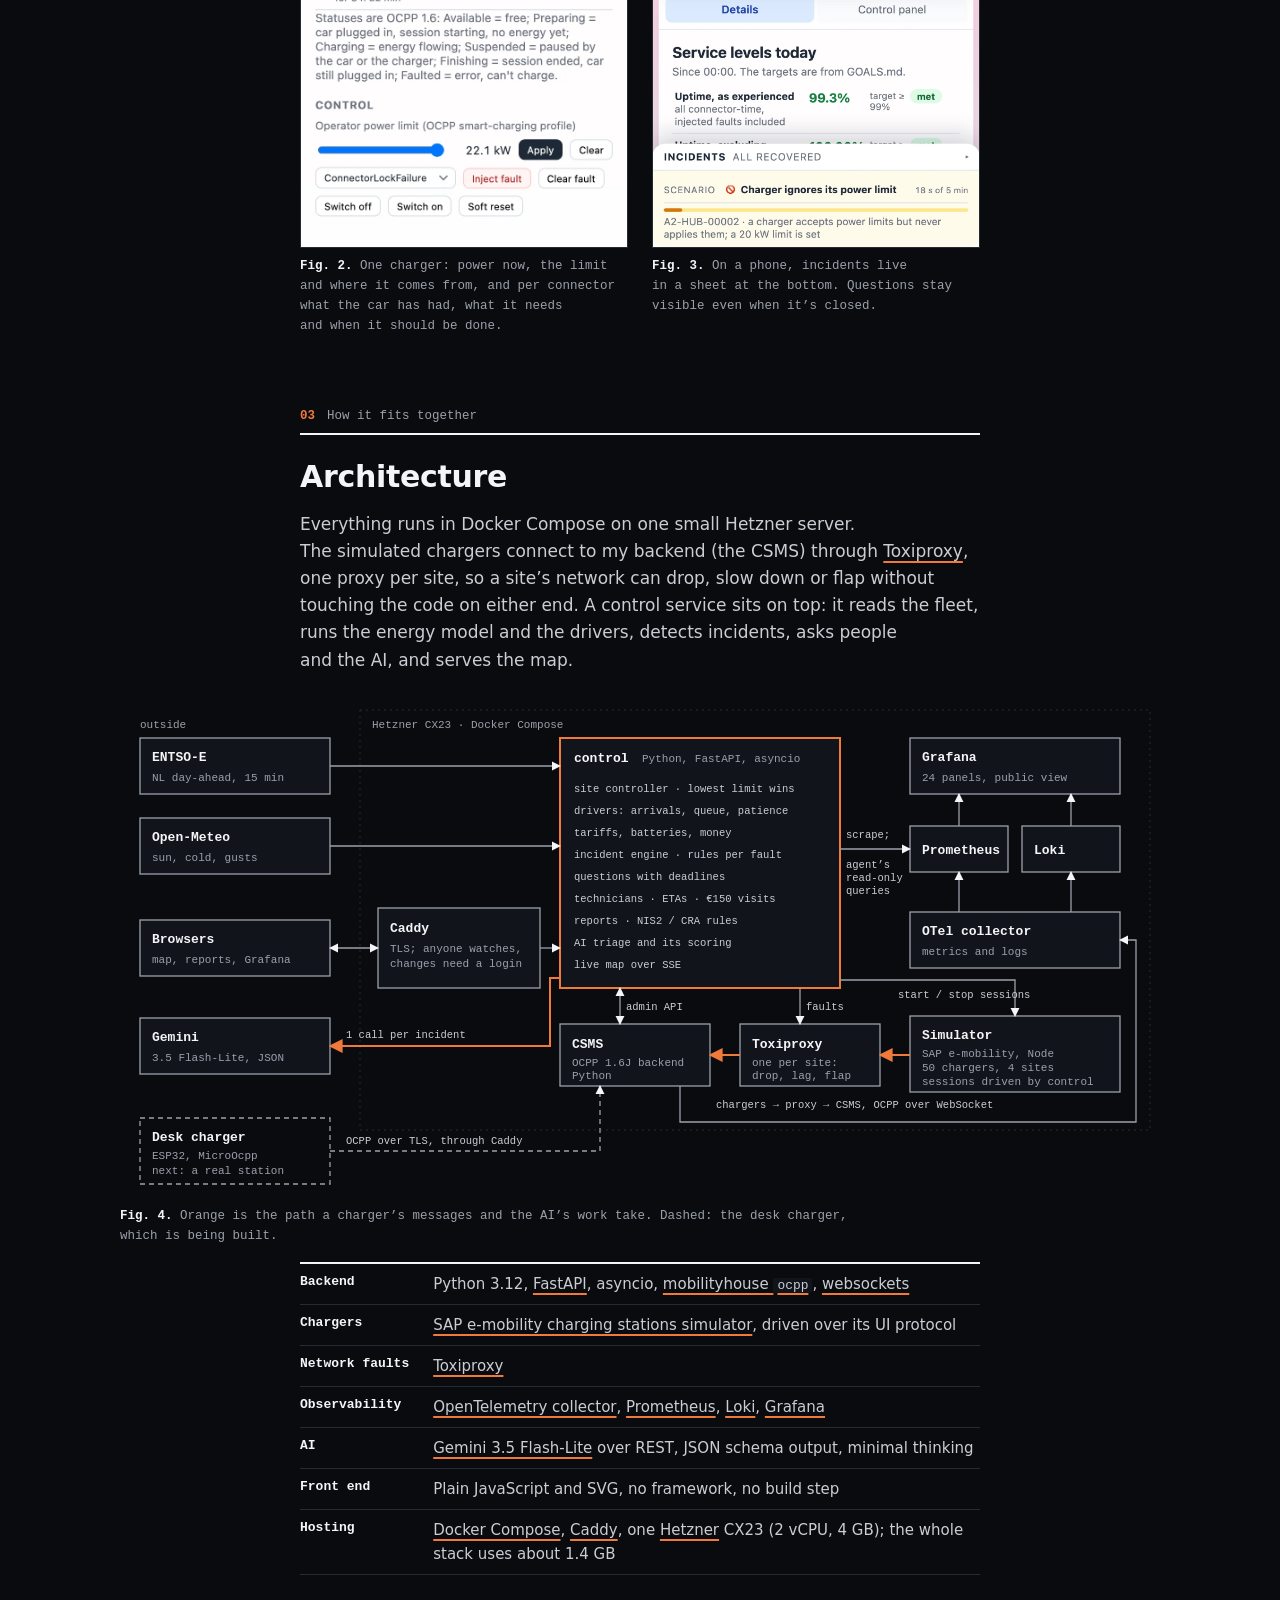
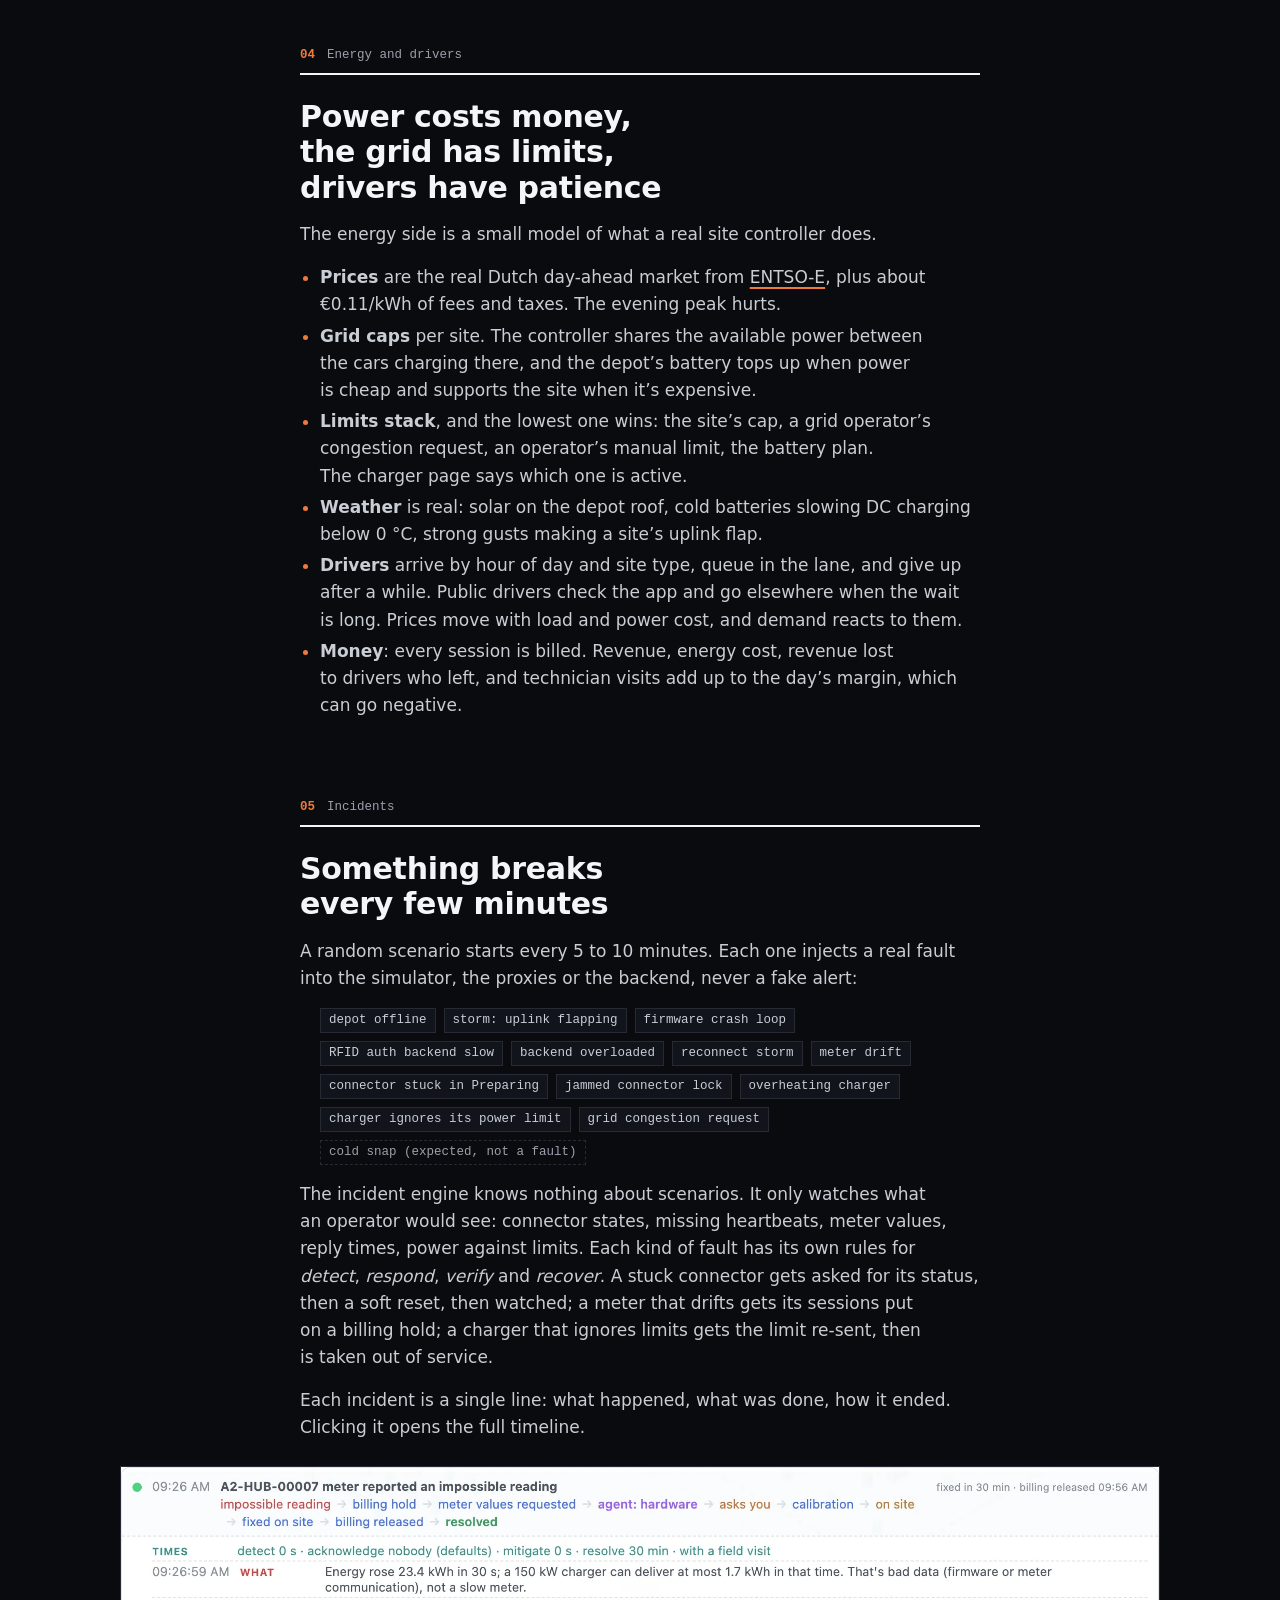
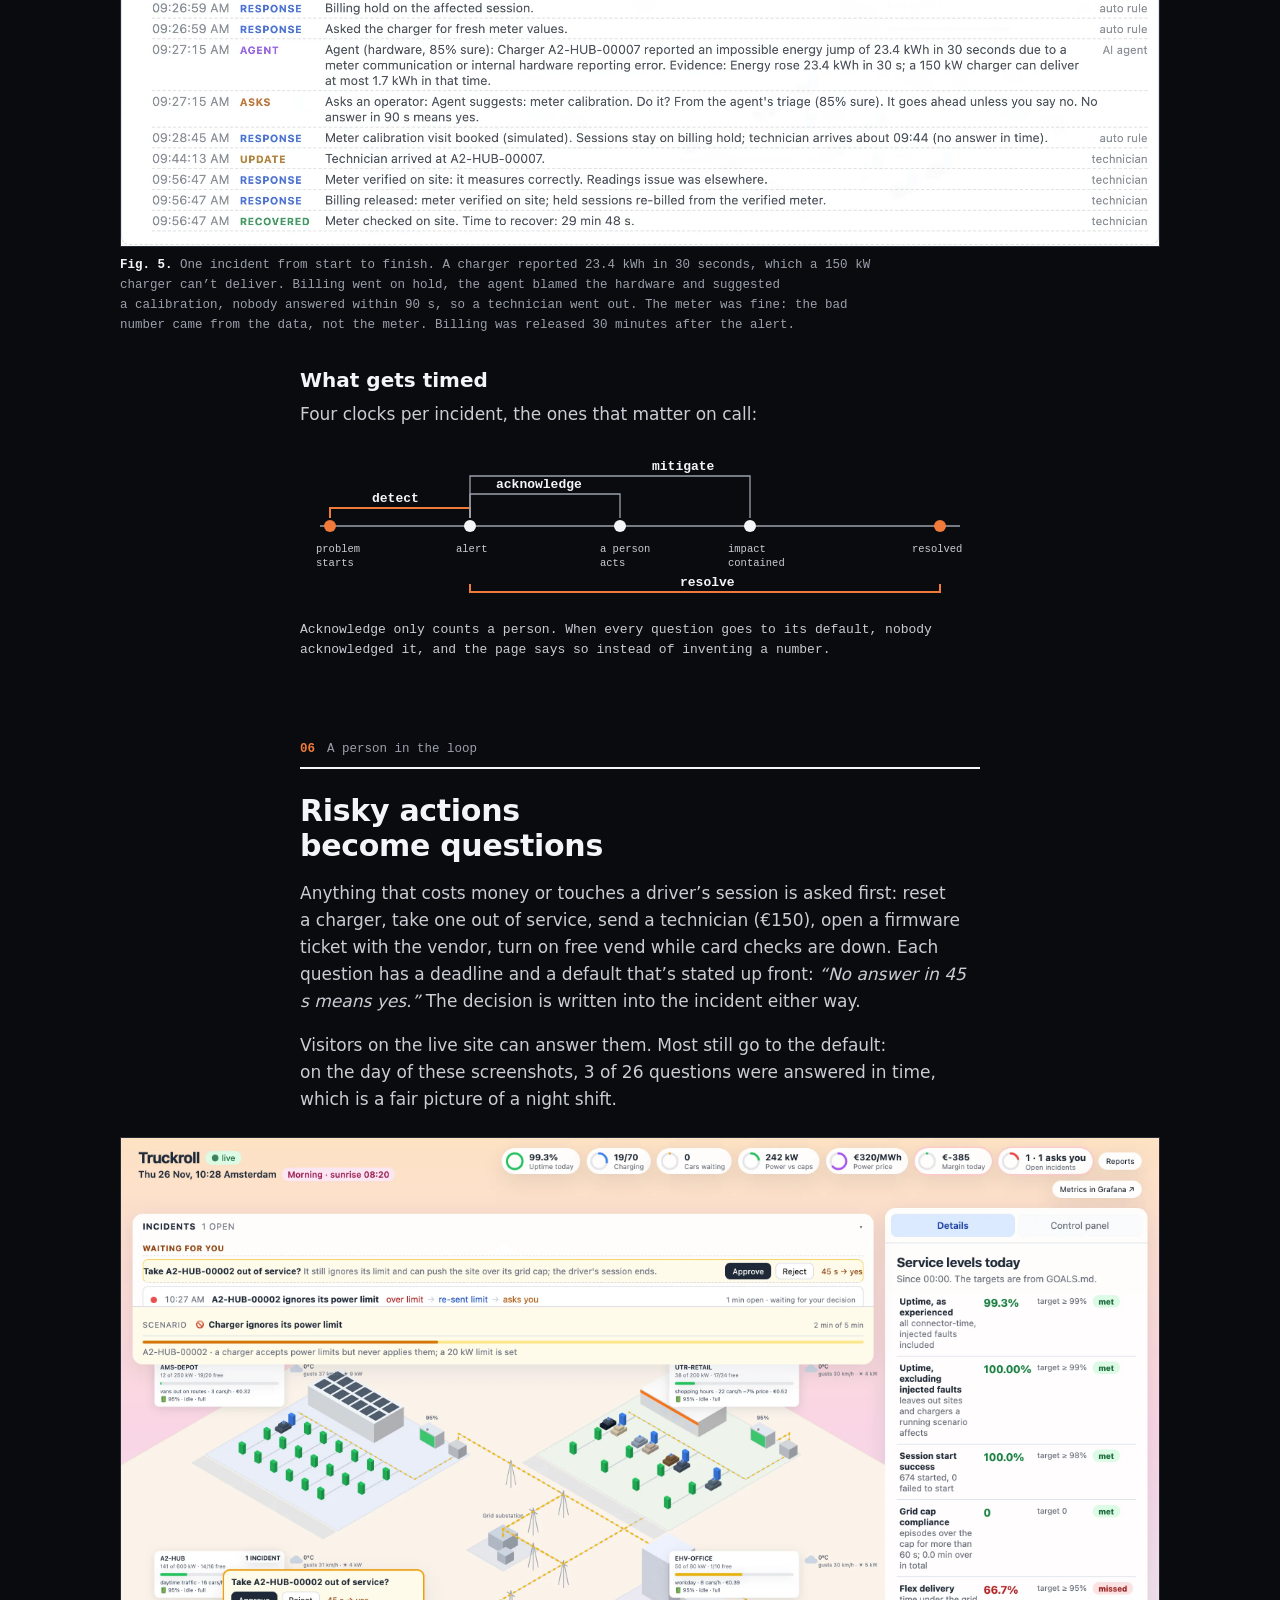
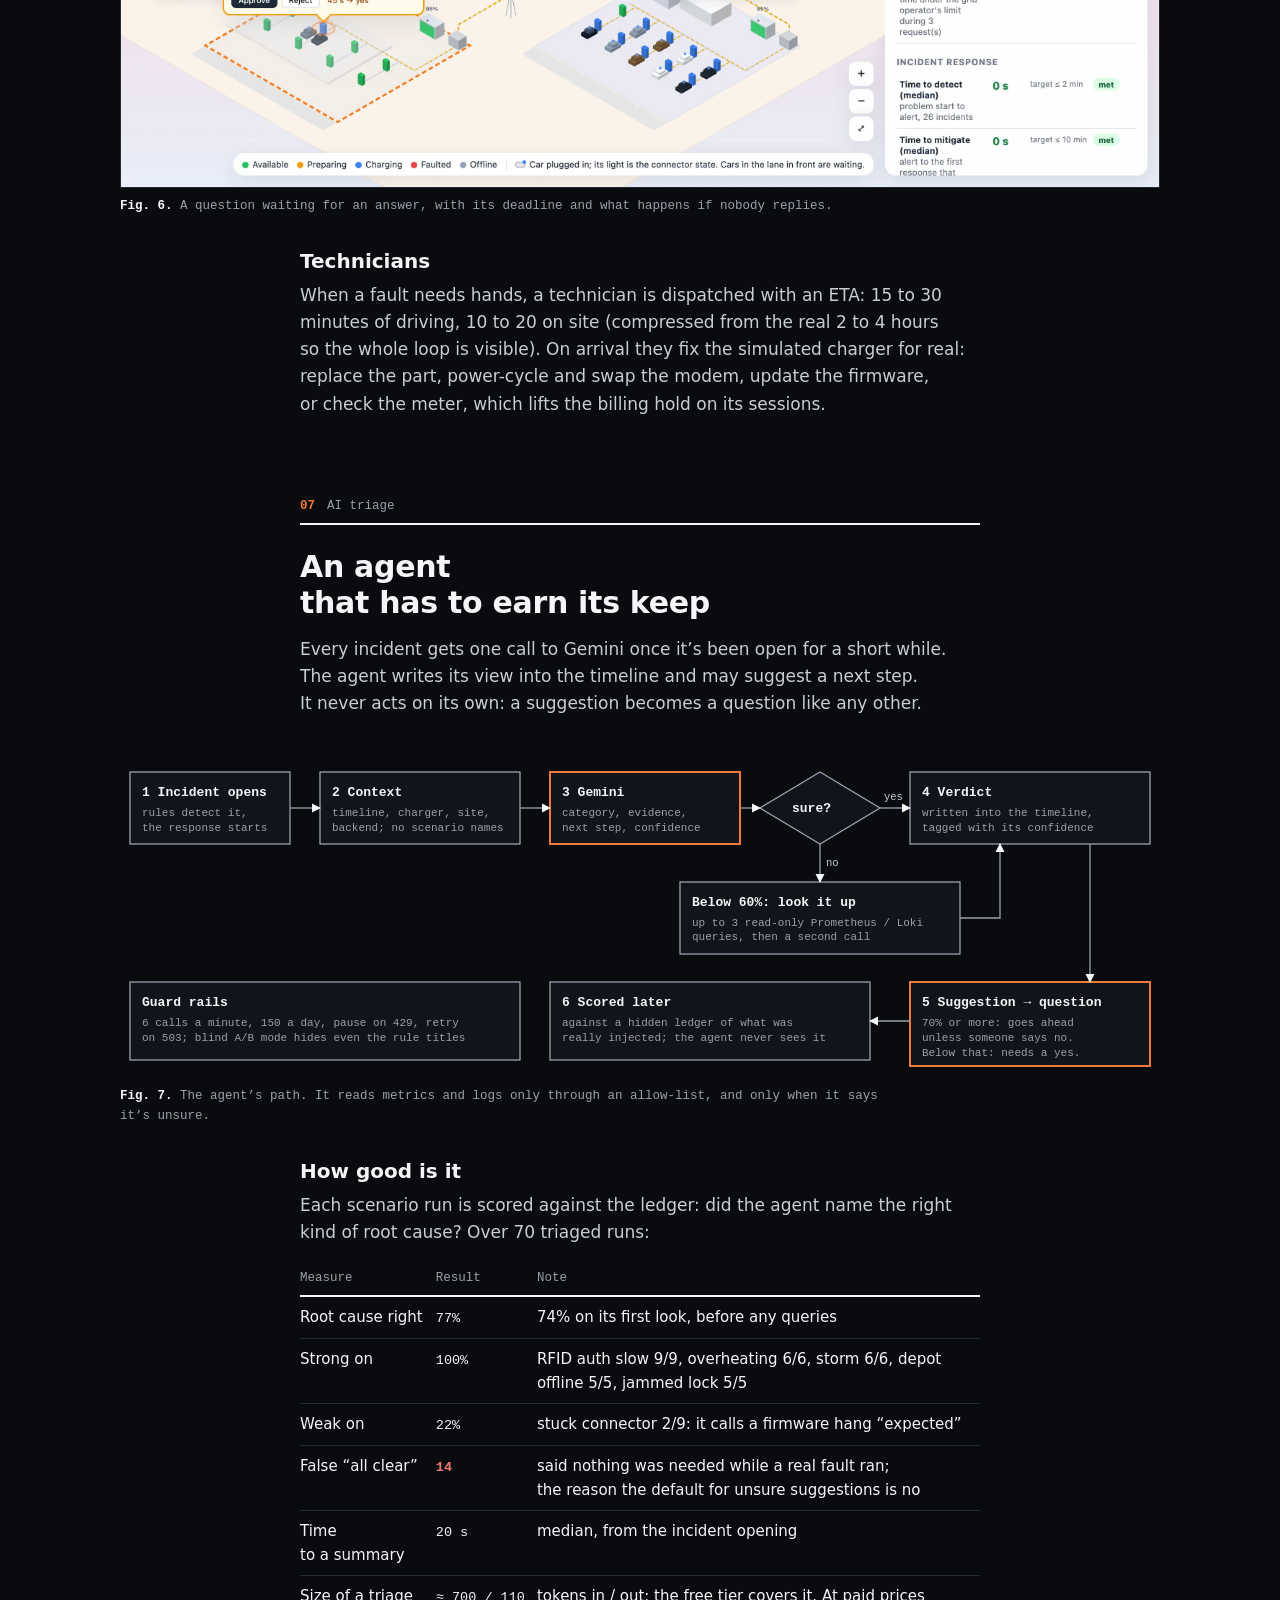
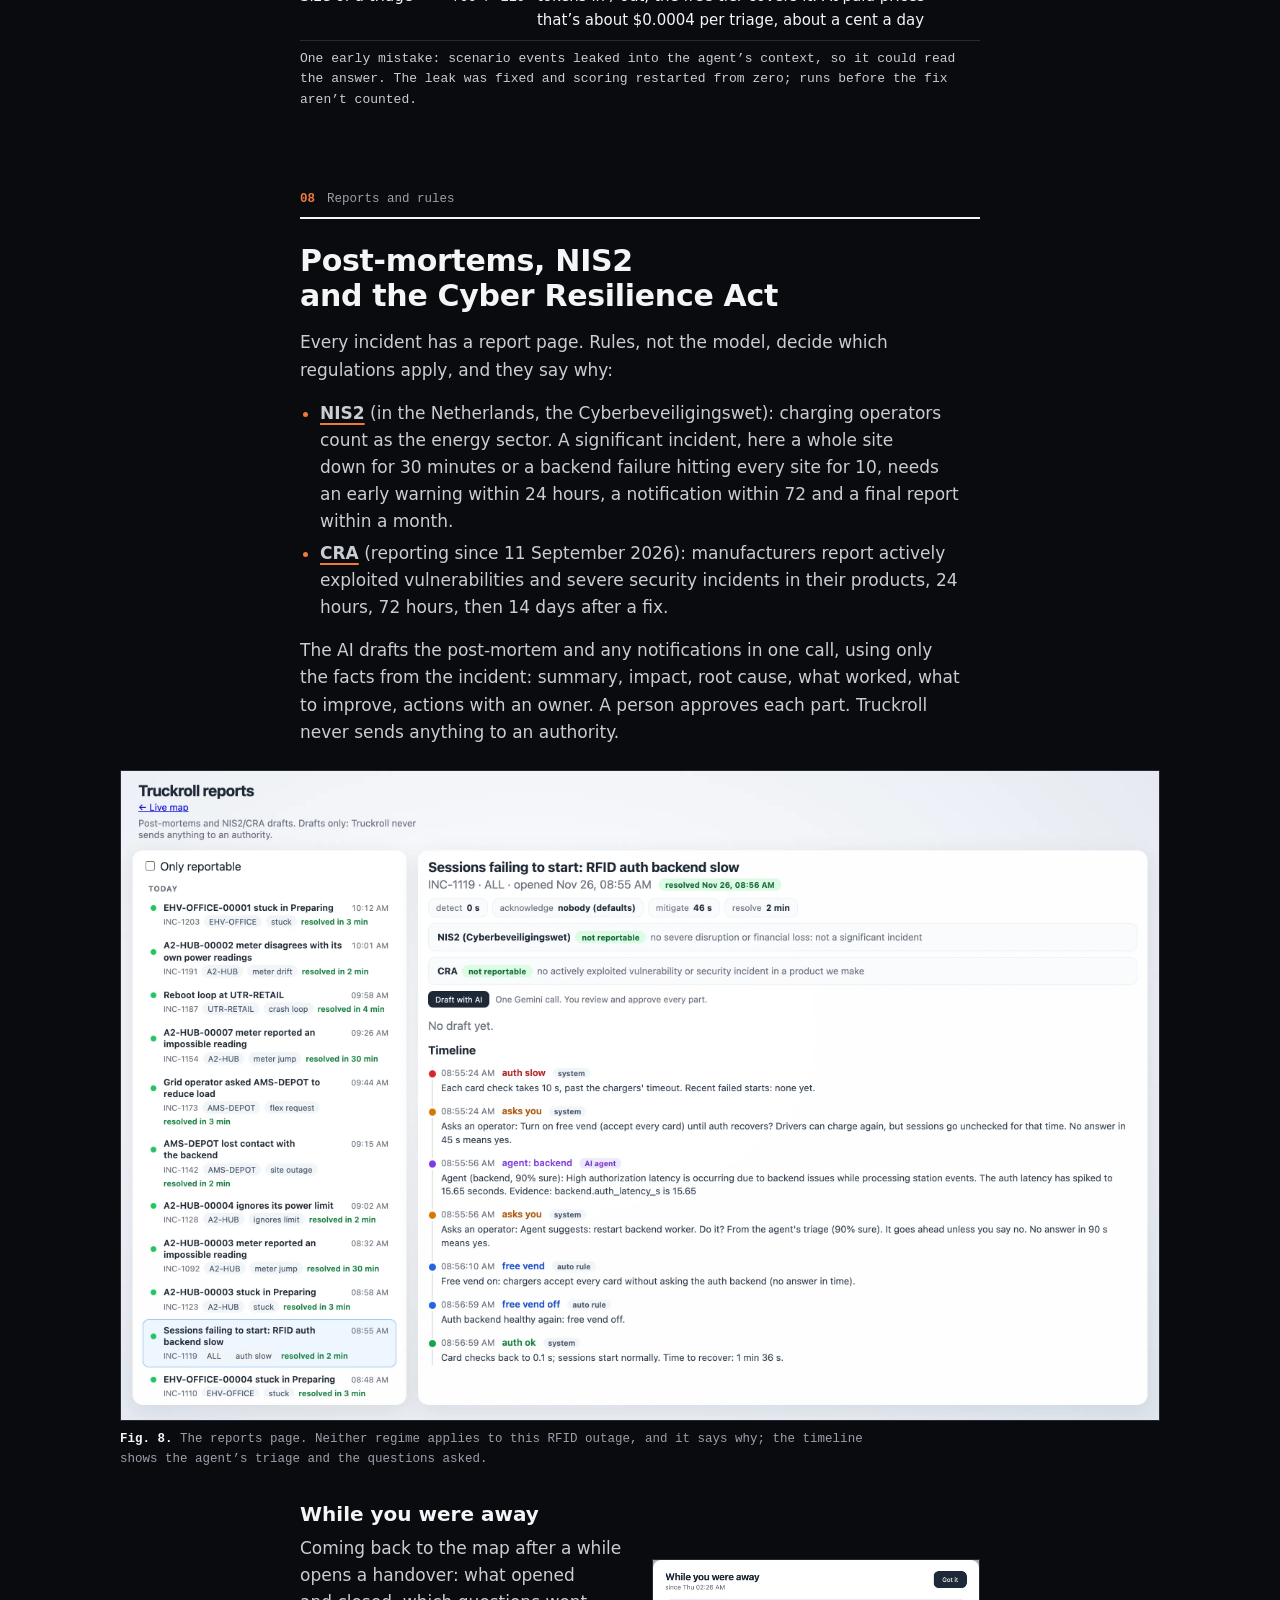
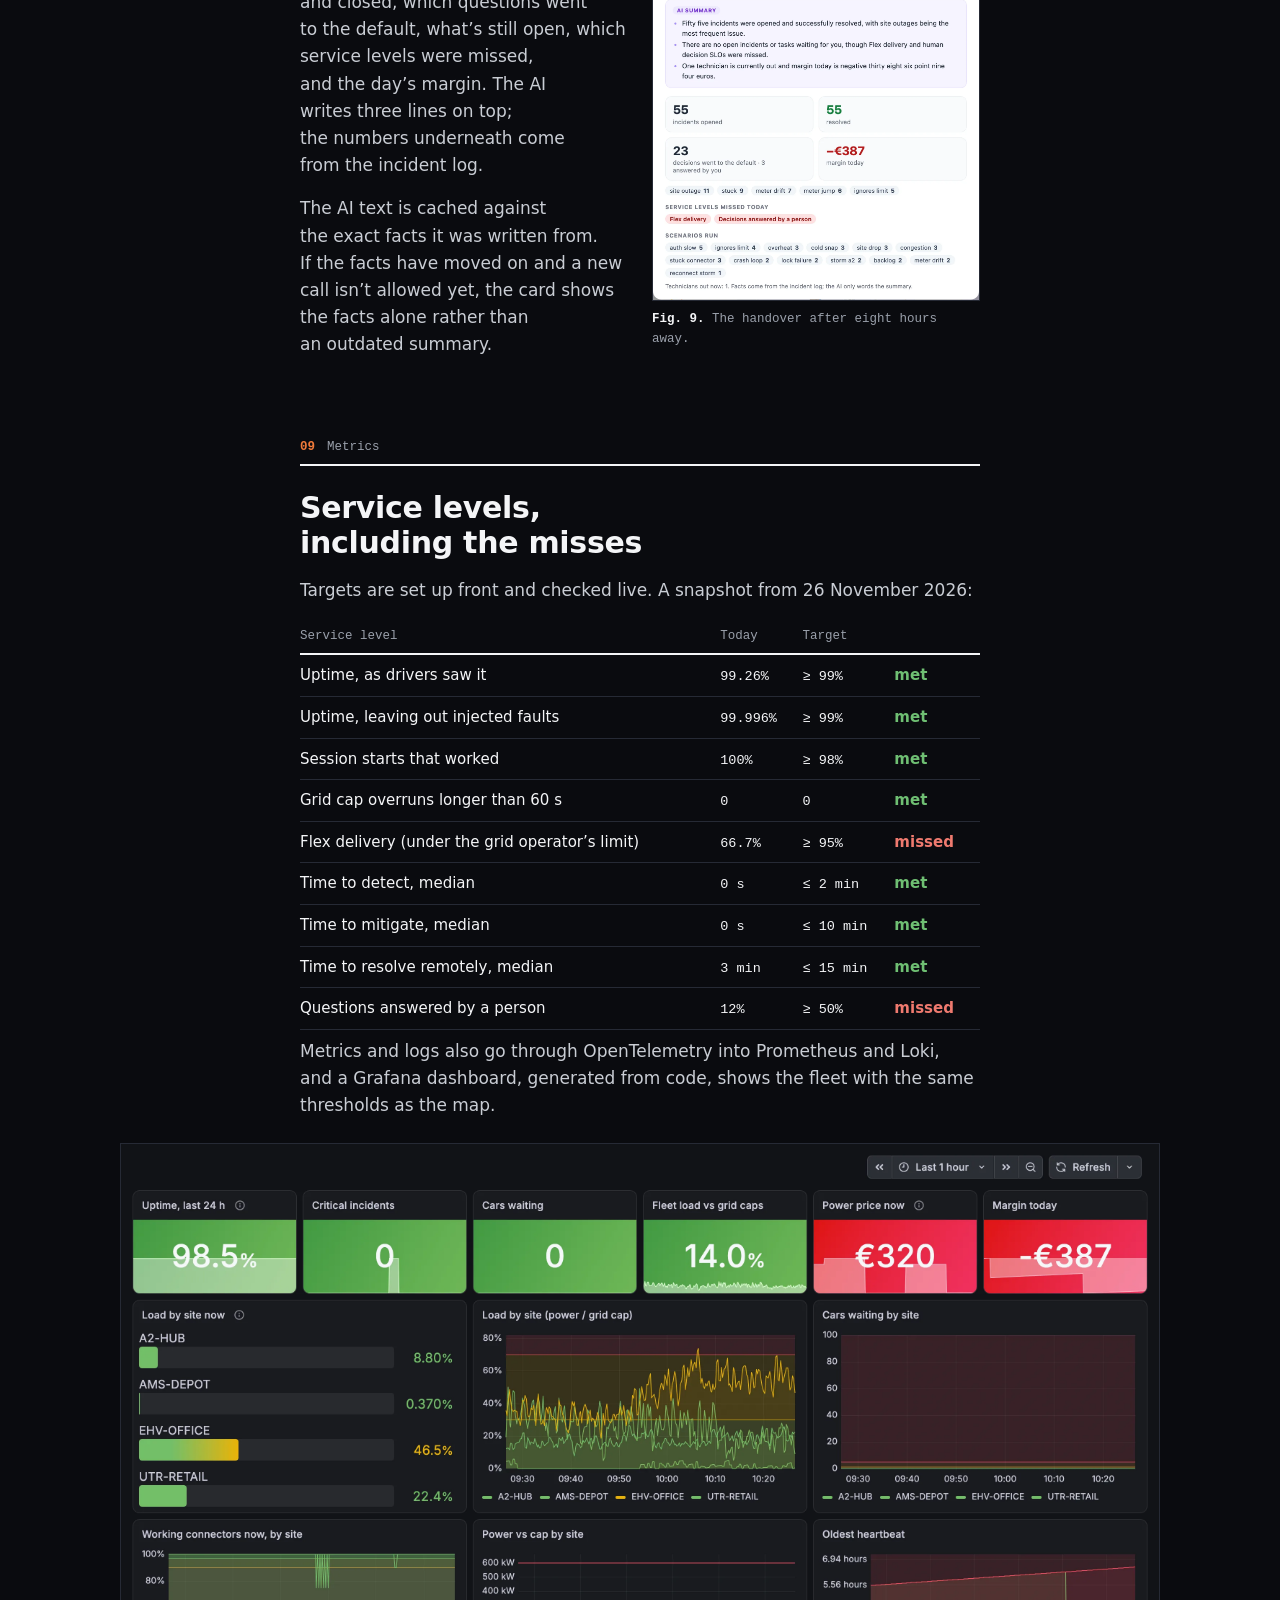
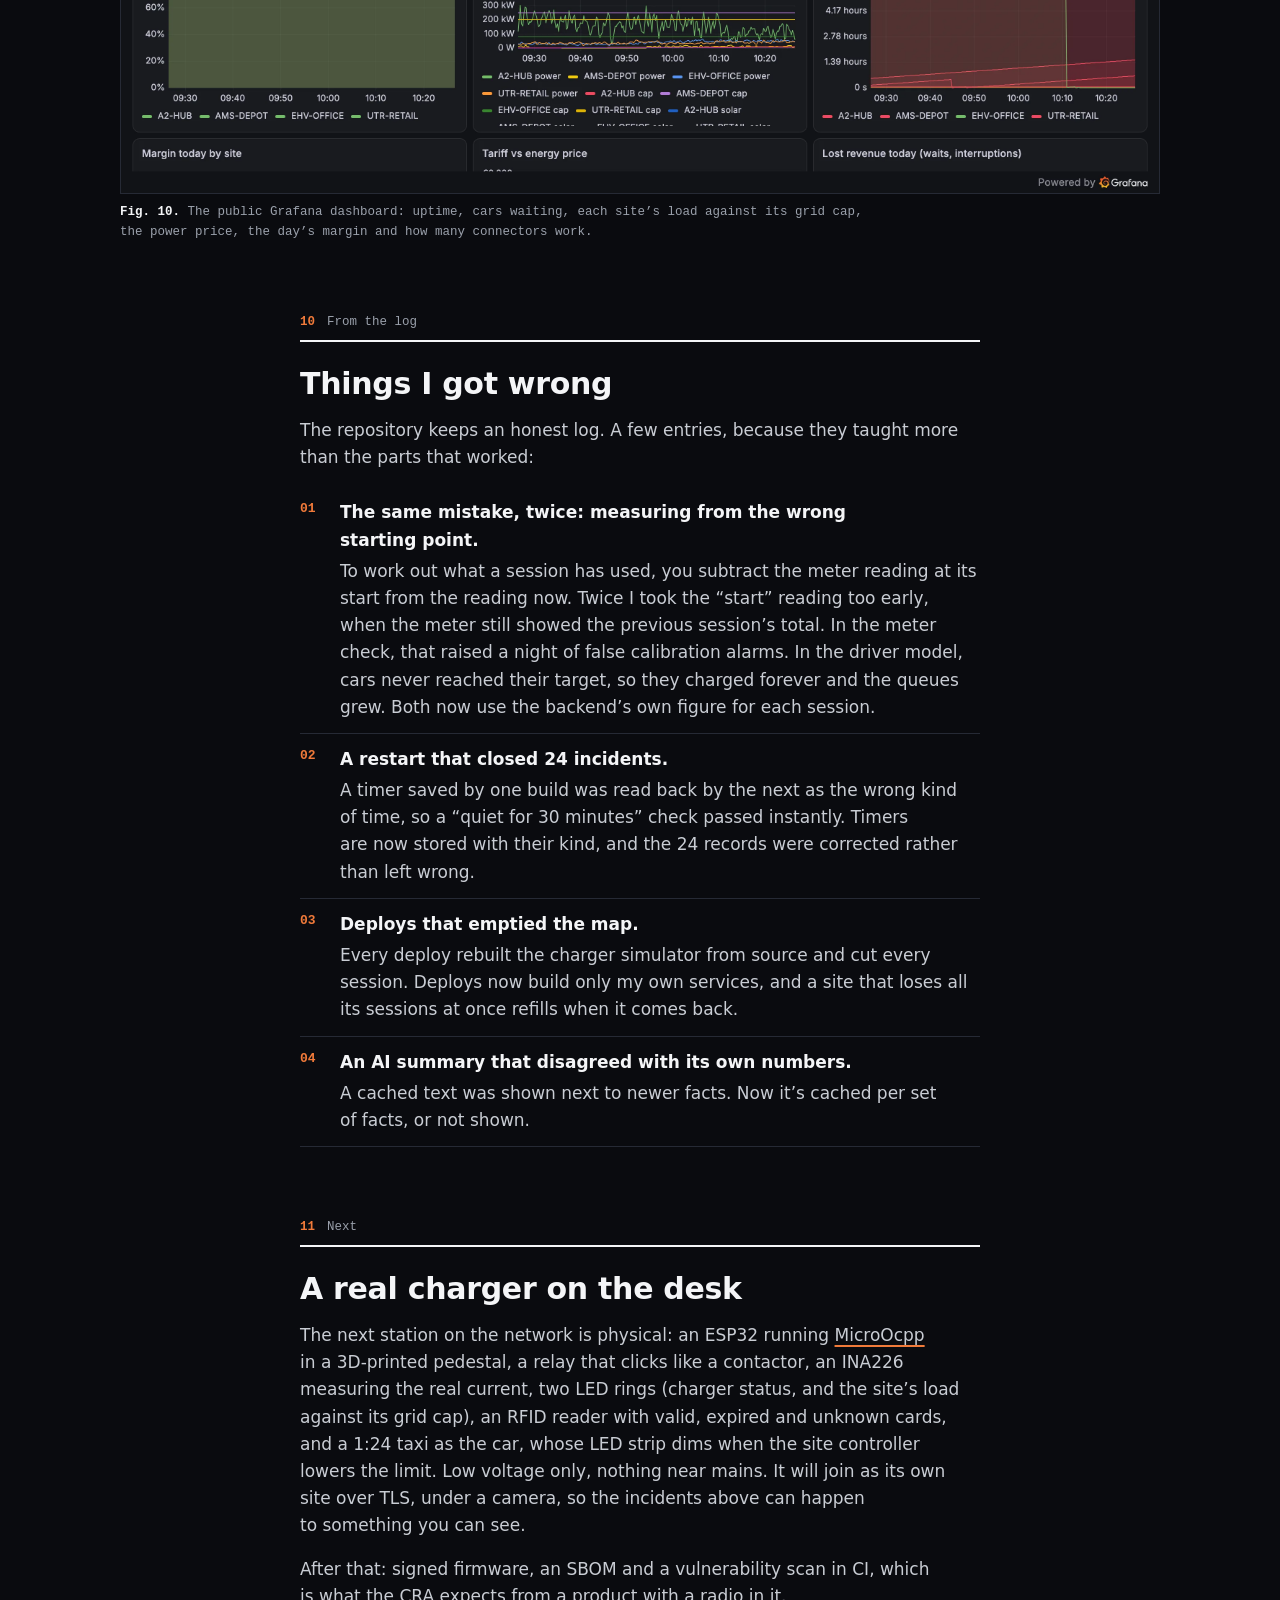
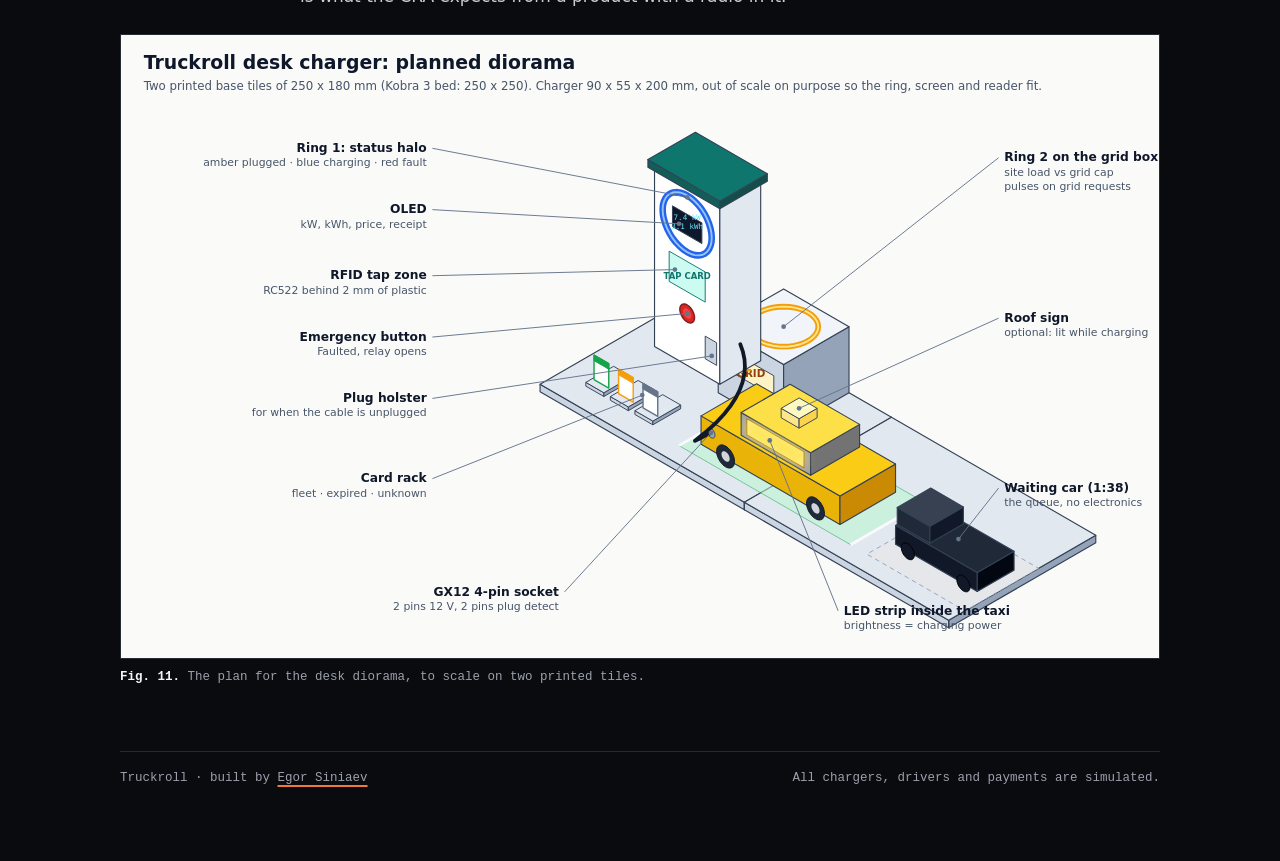
==== commit 92c81243: "docs: one-pager spec strip, top bar without 'live:', corrected AI cost ($0.0004 per triage) and test" ====
--- a/site/truckroll/index.html
+++ b/site/truckroll/index.html
@@ -17,12 +17,12 @@
    Guide: docs/project-pages.md. Each page sets --accent (brand) and --accent-dark (readable on the dark ground). */
 :root {
   color-scheme: dark;
-  --bg: #121212;
-  --panel: #1a1918;
-  --ink: #f5f3ee;
-  --ink-2: #dcd8cf;
-  --muted: #a39e93;
-  --rule: #3a3834;
+  --bg: #0a0b0f;
+  --panel: #12141c;
+  --ink: #f4f5f7;
+  --ink-2: #c9cdd4;
+  --muted: #9aa0ab;
+  --rule: #262a35;
   --paper: var(--bg);  /* old names, still used by the source previews */
   --paper-2: var(--panel);
   --accent: #e4570f;  /* each page overrides this and --accent-dark */
@@ -69,7 +69,8 @@
 .strip a { text-decoration: none; } .strip a:hover { color: var(--ink); }
 
 /* Masthead: name, lead, links; the definition note follows the links. */
-.masthead { display: flex; flex-direction: column; padding: 64px 0 48px; border-bottom: 1px solid var(--rule); max-width: var(--col); }
+.masthead { display: flex; flex-direction: column; padding: 64px 0 48px; max-width: var(--col); margin: 0 auto; }
+.masthead + section, .masthead + .spec-strip { border-top: 1px solid var(--rule); }
 .masthead > div:not(.tag) { order: 1; }
 .masthead .tag { order: 2; font: 12.5px/1.6 var(--mono); color: var(--muted); margin-top: 32px; }
 .masthead .tag b { color: var(--hl); font-weight: 700; margin-right: 8px; }
@@ -77,15 +78,16 @@
 h1 .dot { color: var(--hl); }
 .lead { font-size: 20px; line-height: 1.5; margin: 24px 0 24px; color: var(--ink-2); }
 .go { display: flex; flex-wrap: wrap; gap: 8px 24px; font-weight: 600; }
-.go a::after { content: " →"; }
+.go a[href^="http"]::after, .strip a[href^="http"]::after { content: "\00a0↗"; }  /* only links that leave the site */
 
 /* Sections: a numbered label with a heavy rule, then the reading column; figures go wider. */
 section { display: block; padding: 64px 0 0; }
+.masthead + section { margin-top: 0; }
 section > .num { font: 500 12.5px/1.4 var(--mono); color: var(--hl); font-weight: 700; padding-bottom: 8px; margin-bottom: 24px;
-                 border-bottom: 2px solid var(--ink); max-width: var(--col); }
+                 border-bottom: 2px solid var(--ink); max-width: var(--col); margin-left: auto; margin-right: auto; }
 section > .num span { color: var(--muted); font-weight: 500; margin-left: 12px; }
 section > .num:empty { display: none; }
-section > .body { min-width: 0; max-width: var(--col); }
+section > .body { min-width: 0; max-width: var(--col); margin-left: auto; margin-right: auto; }
 section > .body + .body, section > figure + .body { margin-top: 32px; }
 h2 { font-size: 30px; line-height: 1.18; letter-spacing: -.01em; margin-bottom: 16px; max-width: 24ch; }
 h3 { font-size: 20px; line-height: 1.3; margin: 32px 0 8px; }
@@ -94,6 +96,7 @@
 .body li { margin: 4px 0; }
 .body li::marker { color: var(--hl); }
 .wide { margin: 24px 0 8px; min-width: 0; }
+section > figure:not(.wide) { max-width: var(--col); margin-left: auto; margin-right: auto; }
 .note { font: 13px/1.6 var(--mono); color: var(--muted); margin: 16px 0; }
 
 figure { margin: 24px 0 8px; min-width: 0; }
@@ -119,7 +122,7 @@
 dl.spec dd { color: var(--ink-2); }
 
 /* Spec strip: four numbers in a panel, one inset outside the text column so its text lines up. */
-.spec-strip { display: grid; grid-template-columns: repeat(4, 1fr); margin: 48px calc(-1 * var(--inset)) 0; max-width: calc(var(--col) + 2 * var(--inset));
+.spec-strip { display: grid; grid-template-columns: repeat(4, 1fr); margin: 0 auto 0; max-width: calc(var(--col) + 2 * var(--inset));
               background: var(--panel); border: 1px solid var(--rule); border-top: 2px solid var(--ink); }
 .spec-strip > div { padding: 16px var(--inset); border-right: 1px solid var(--rule); }
 .spec-strip > div:last-child { border-right: 0; }
@@ -181,7 +184,7 @@
 .annotated .ink { position: absolute; inset: 0; width: 100%; height: 100%; overflow: visible; pointer-events: none; }
 .ink path { fill: none; stroke: var(--accent); stroke-width: 2.6; stroke-linecap: round; stroke-linejoin: round; vector-effect: non-scaling-stroke; }
 .ink path.halo { stroke: #f3efe6; stroke-width: 7; opacity: .85; }  /* light: the ink always sits on a screenshot */
-.annotated .scrawl { position: absolute; left: var(--x); top: var(--y); max-width: var(--w, 30%); margin: 0; padding: .25em .5em .3em; background: #f3efe6; color: var(--accent);
+.annotated .scrawl { position: absolute; left: var(--x); top: var(--y); max-width: var(--w, 30%); min-width: min-content; margin: 0; padding: .25em .5em .3em; background: #f3efe6; color: var(--accent);
   font: italic 600 clamp(10px, 1.8cqw, 18px)/1.25 var(--sans); transform: rotate(-2deg); box-shadow: 0 1px 0 #d6cebd; text-wrap: balance; }  /* paper note and brand accent: it sits on a light screenshot */
 .annotated .scrawl i { font-style: normal; }
 @container (max-width: 560px) {
@@ -236,7 +239,7 @@
 
   <div class="strip">
     <span>Truckroll / on-call notes</span>
-    <span>Nov 2026 · <a href="https://truckroll.siniaev.dev">live: truckroll.siniaev.dev</a></span>
+    <span>Nov 2026 · <a href="https://truckroll.siniaev.dev">truckroll.siniaev.dev</a></span>
   </div>
 
   <header class="masthead">
@@ -251,6 +254,8 @@
       </div>
     </div>
   </header>
+  <div class="spec-strip"><div><div class="n">50</div><div class="l">chargers · OCPP 1.6J</div></div><div class="hot"><div class="n">13</div><div class="l">fault scenarios</div></div><div><div class="n">175</div><div class="l">tests</div></div><div><div class="n">$0.0004</div><div class="l">per AI triage</div></div></div>
+
 
   <section>
     <div class="num">01<span>What and why</span></div>
@@ -271,8 +276,8 @@
         <dt>Real inputs</dt><dd><a href="https://transparency.entsoe.eu/">ENTSO-E</a> day-ahead prices for NL (15-minute slots), <a href="https://open-meteo.com/">Open-Meteo</a> weather, Amsterdam time</dd>
         <dt>Faults</dt><dd>13 scenarios, one every 5 to 10 minutes, plus weather-triggered ones</dd>
         
-        <dt>AI</dt><dd><a href="https://ai.google.dev/gemini-api/docs/models">Gemini 3.5 Flash-Lite</a>, one call per incident, about 700 tokens in and 110 out; $0.004 for a whole day at paid prices</dd>
-        <dt>Tests</dt><dd>184, in the backend and control service</dd>
+        <dt>AI</dt><dd><a href="https://ai.google.dev/gemini-api/docs/models">Gemini 3.5 Flash-Lite</a>, one call per incident, about 700 tokens in and 110 out; about $0.0004 per triage at paid prices; a typical day is about a cent, and the 150-call cap keeps it under $0.07</dd>
+        <dt>Tests</dt><dd>175, in the backend and the control service</dd>
       </dl>
     </div>
   </section>
@@ -486,7 +491,7 @@
         <tr><td>Weak on</td><td class="n">22%</td><td>stuck connector 2/9: it calls a firmware hang “expected”</td></tr>
         <tr><td>False “all clear”</td><td class="n missed">14</td><td>said nothing was needed while a real fault ran; the reason the default for unsure suggestions is no</td></tr>
         <tr><td>Time to a summary</td><td class="n">20 s</td><td>median, from the incident opening</td></tr>
-        <tr><td>Size of a triage</td><td class="n">≈ 700 / 110</td><td>tokens in / out; the free tier covers it, paid would be $0.004 a day</td></tr>
+        <tr><td>Size of a triage</td><td class="n">≈ 700 / 110</td><td>tokens in / out; the free tier covers it. At paid prices that’s about $0.0004 per triage, about a cent a day</td></tr>
       </table>
       <p class="note">One early mistake: scenario events leaked into the agent’s context, so it could read the answer. The leak was fixed and scoring restarted from zero; runs before the fix aren’t counted.</p>
     </div>
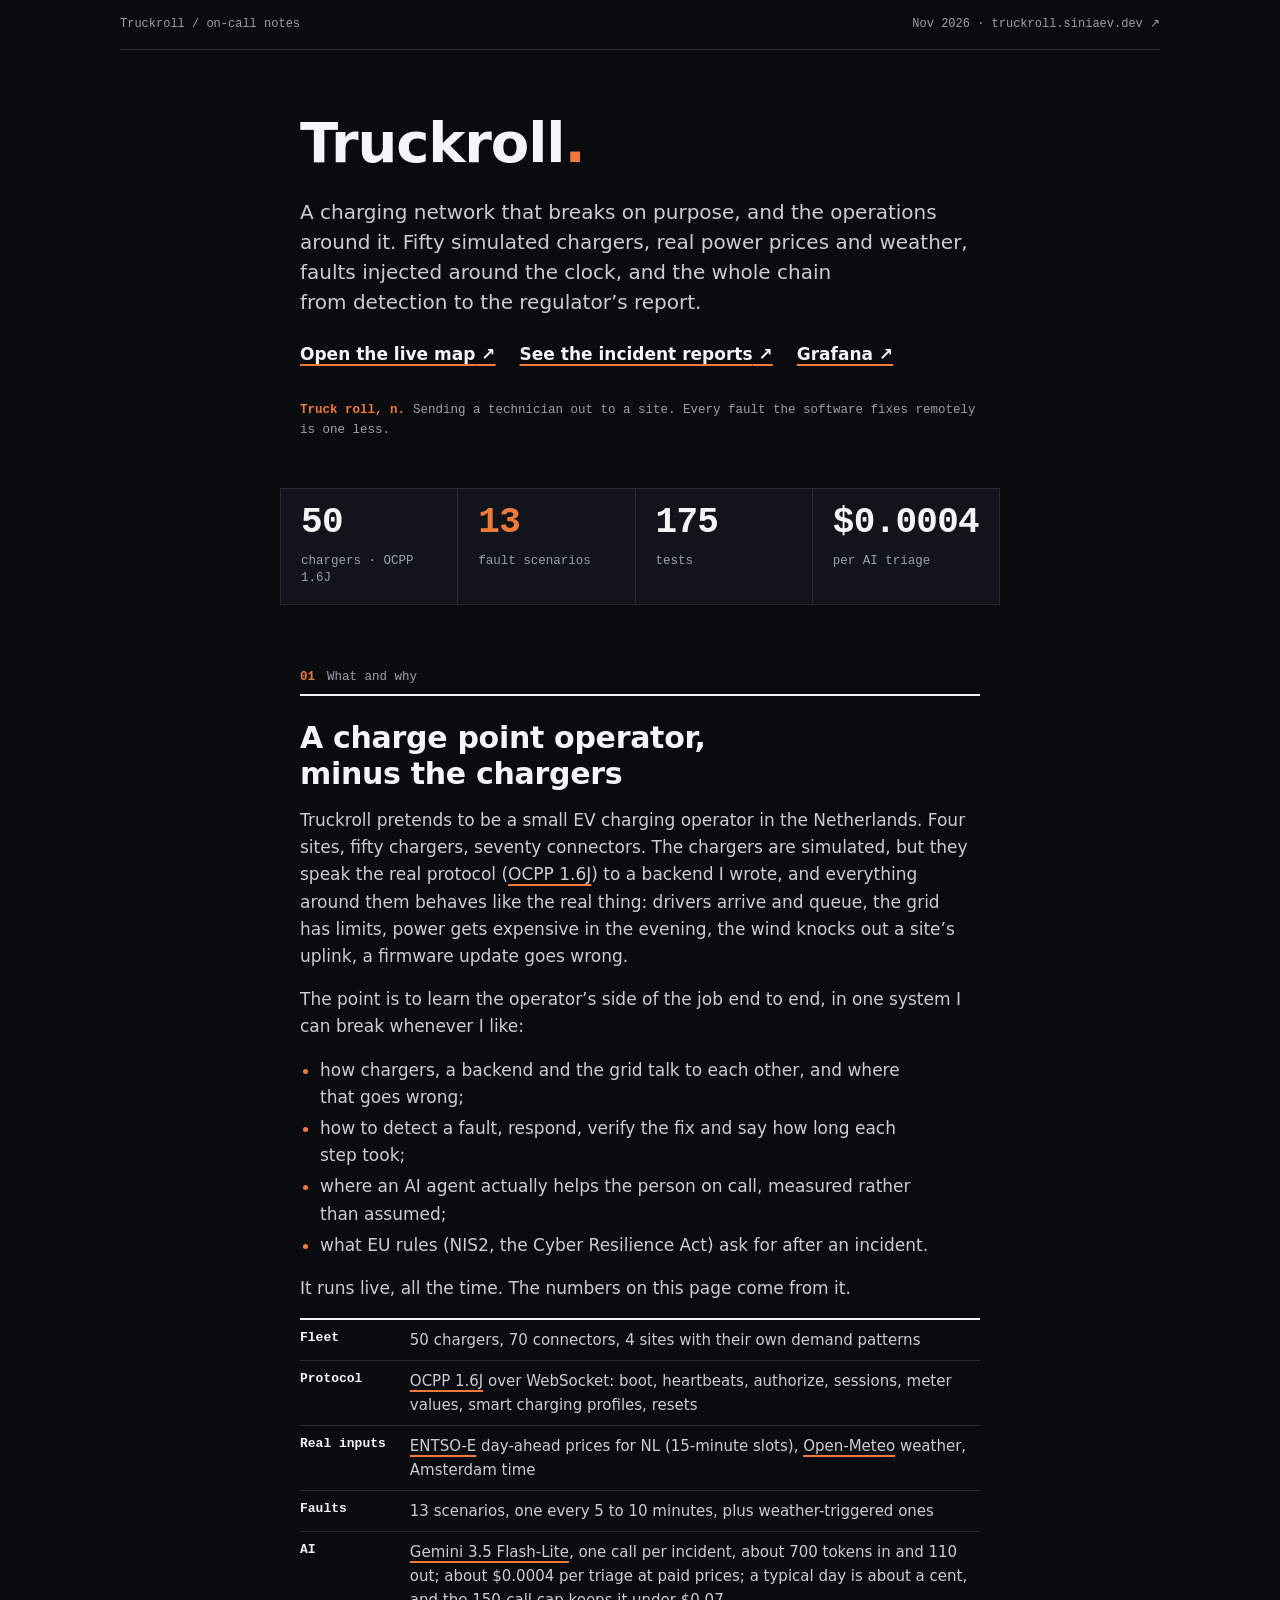
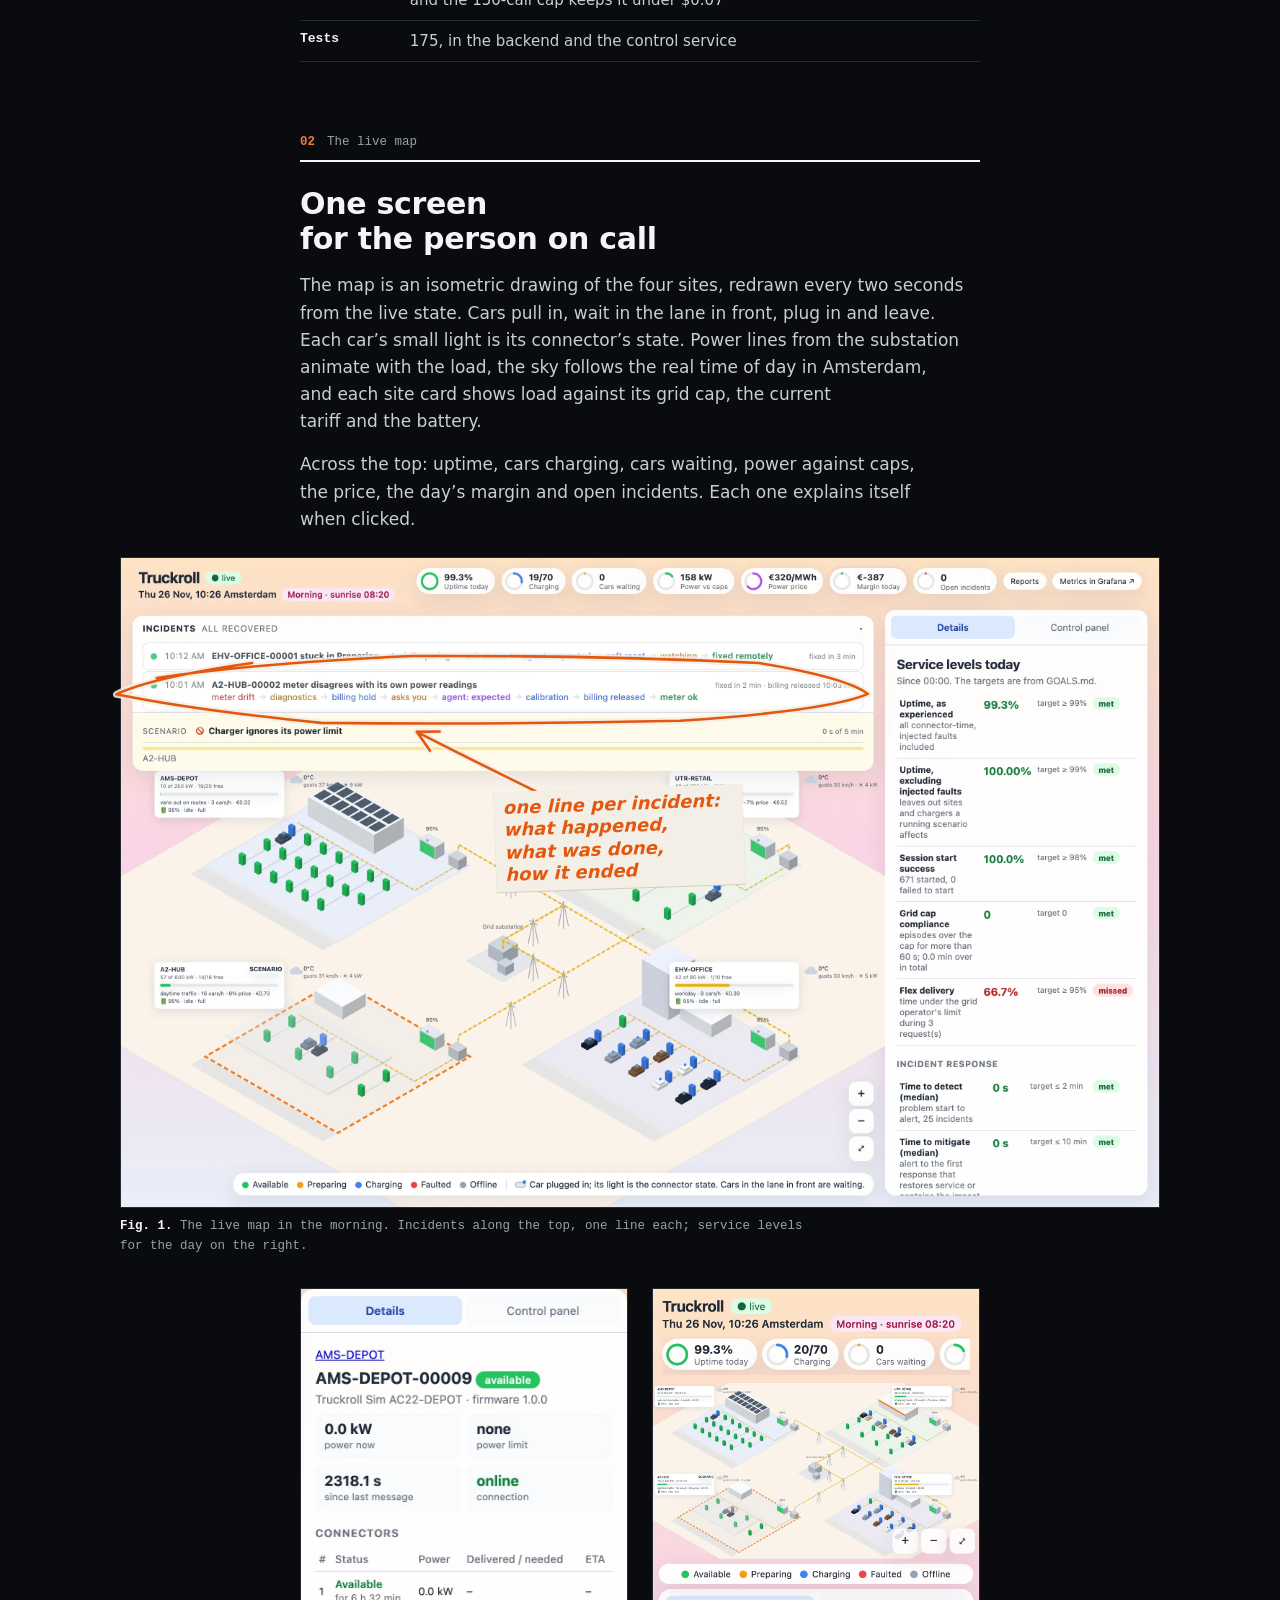
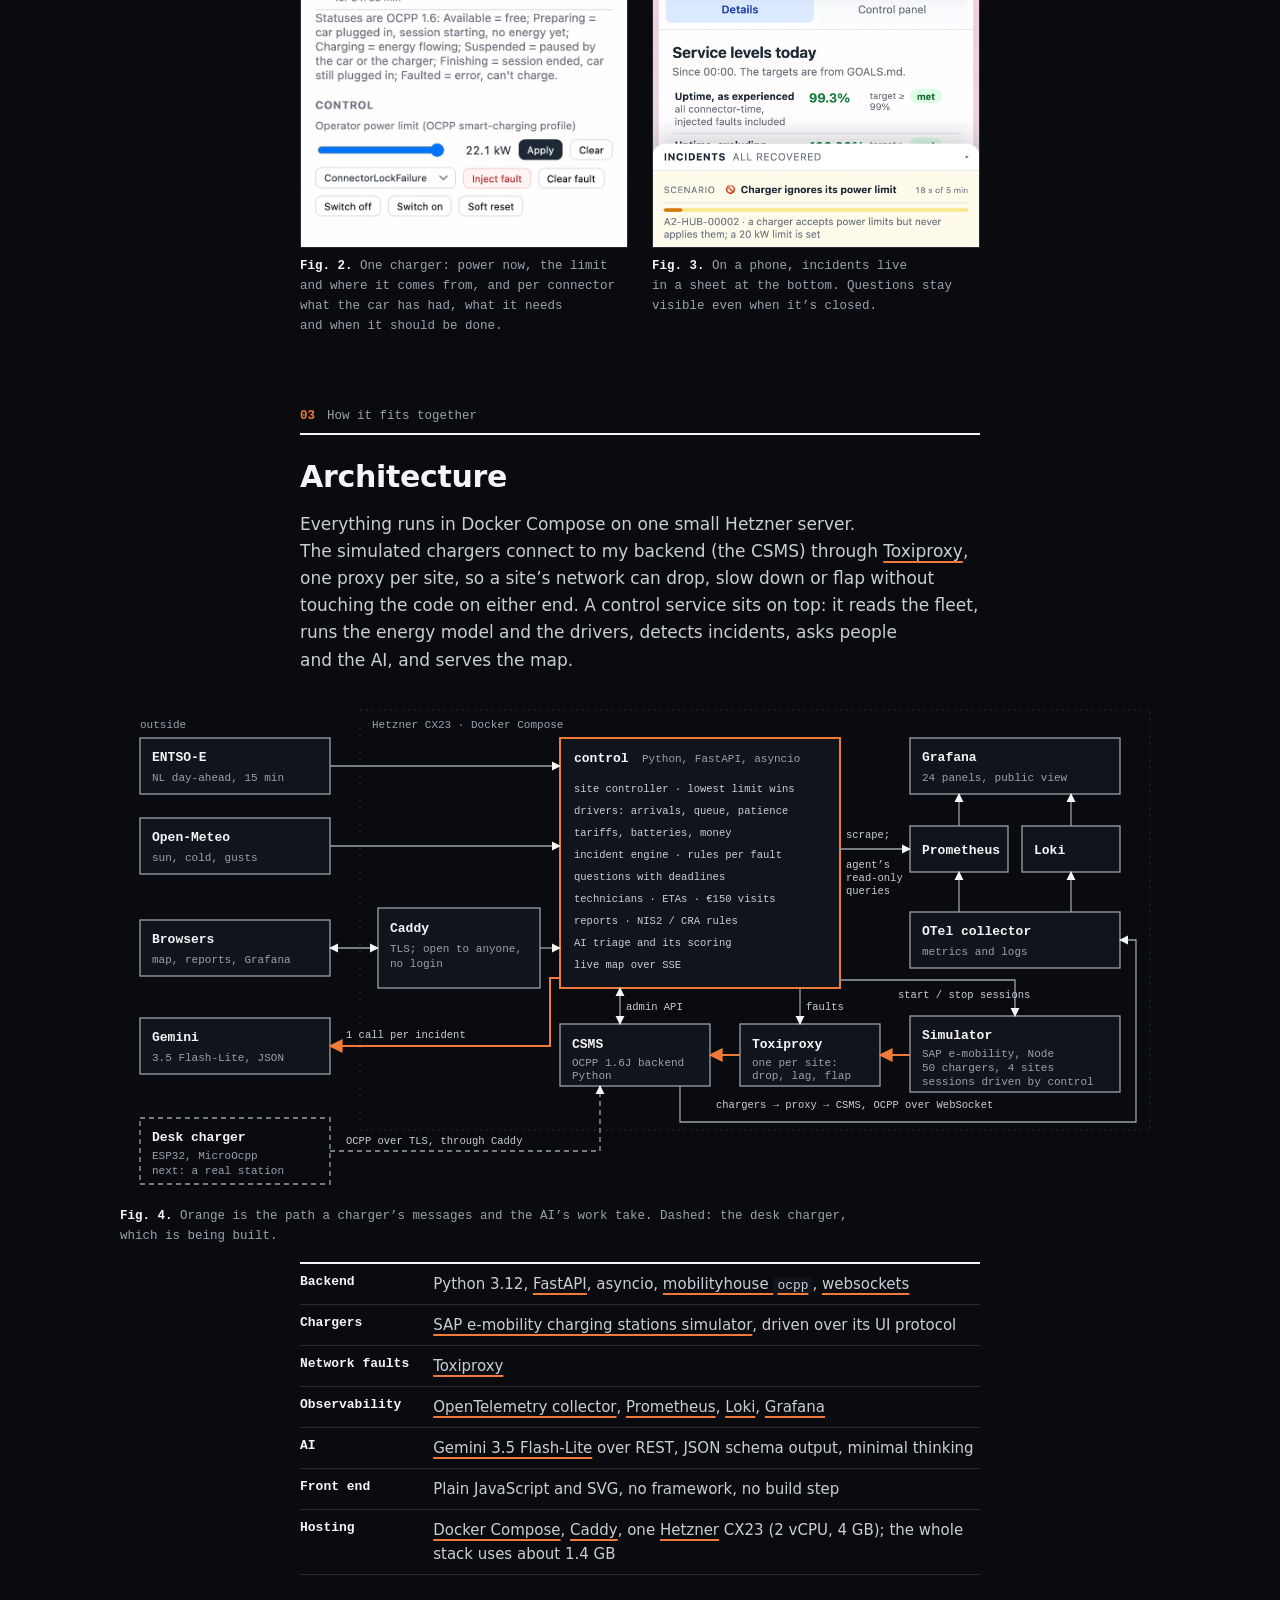
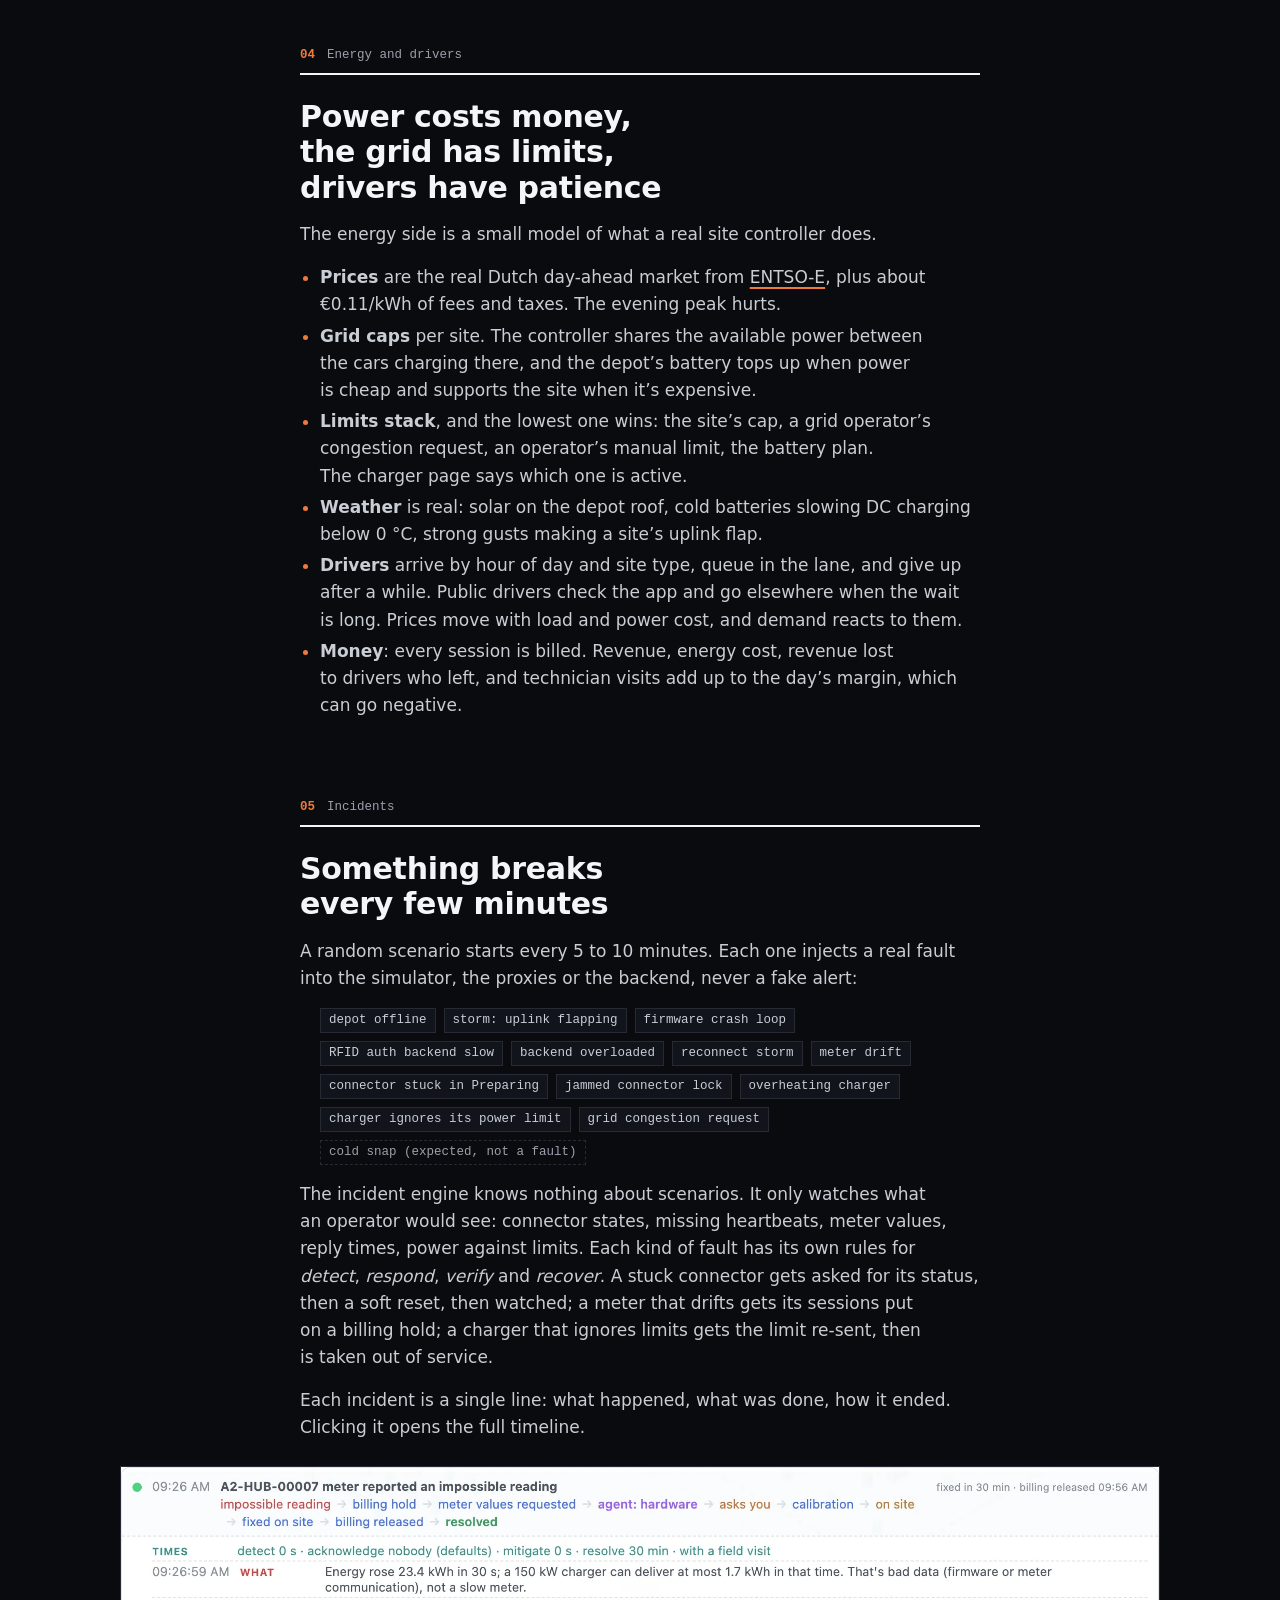
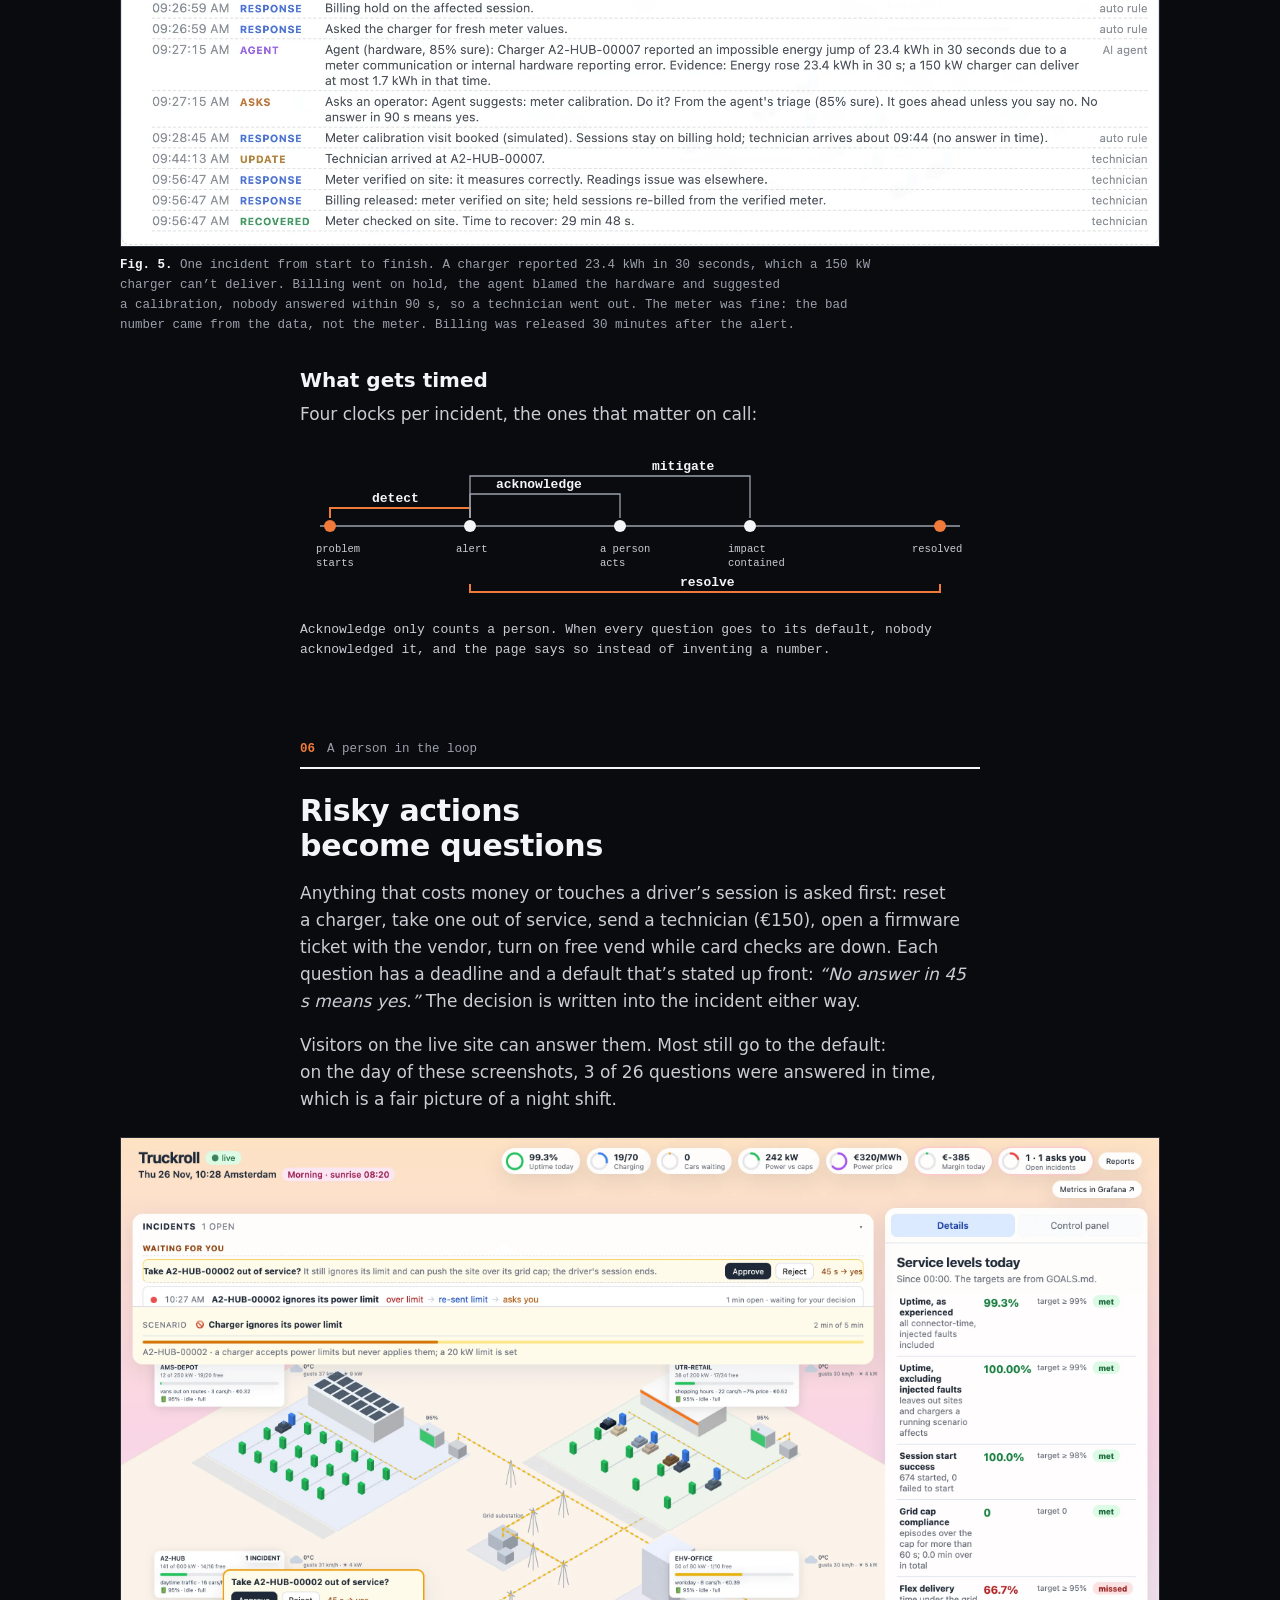
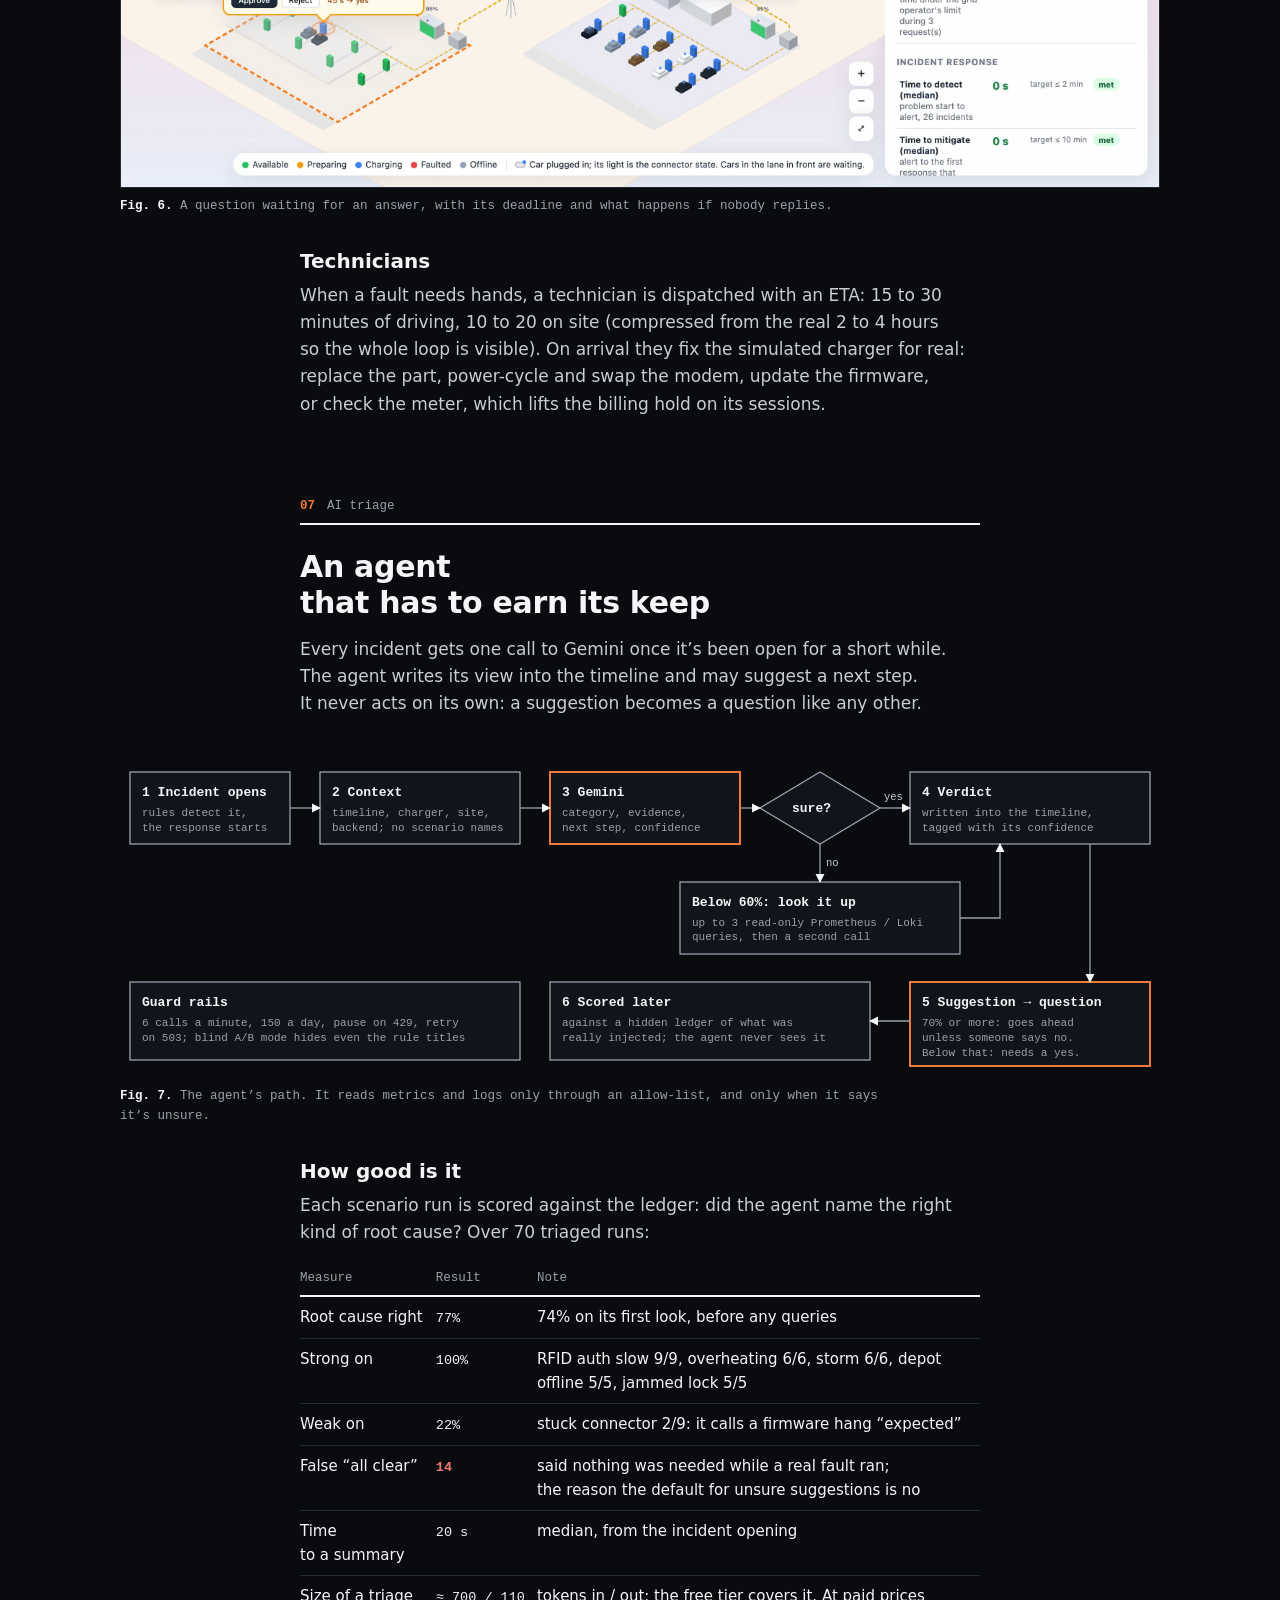
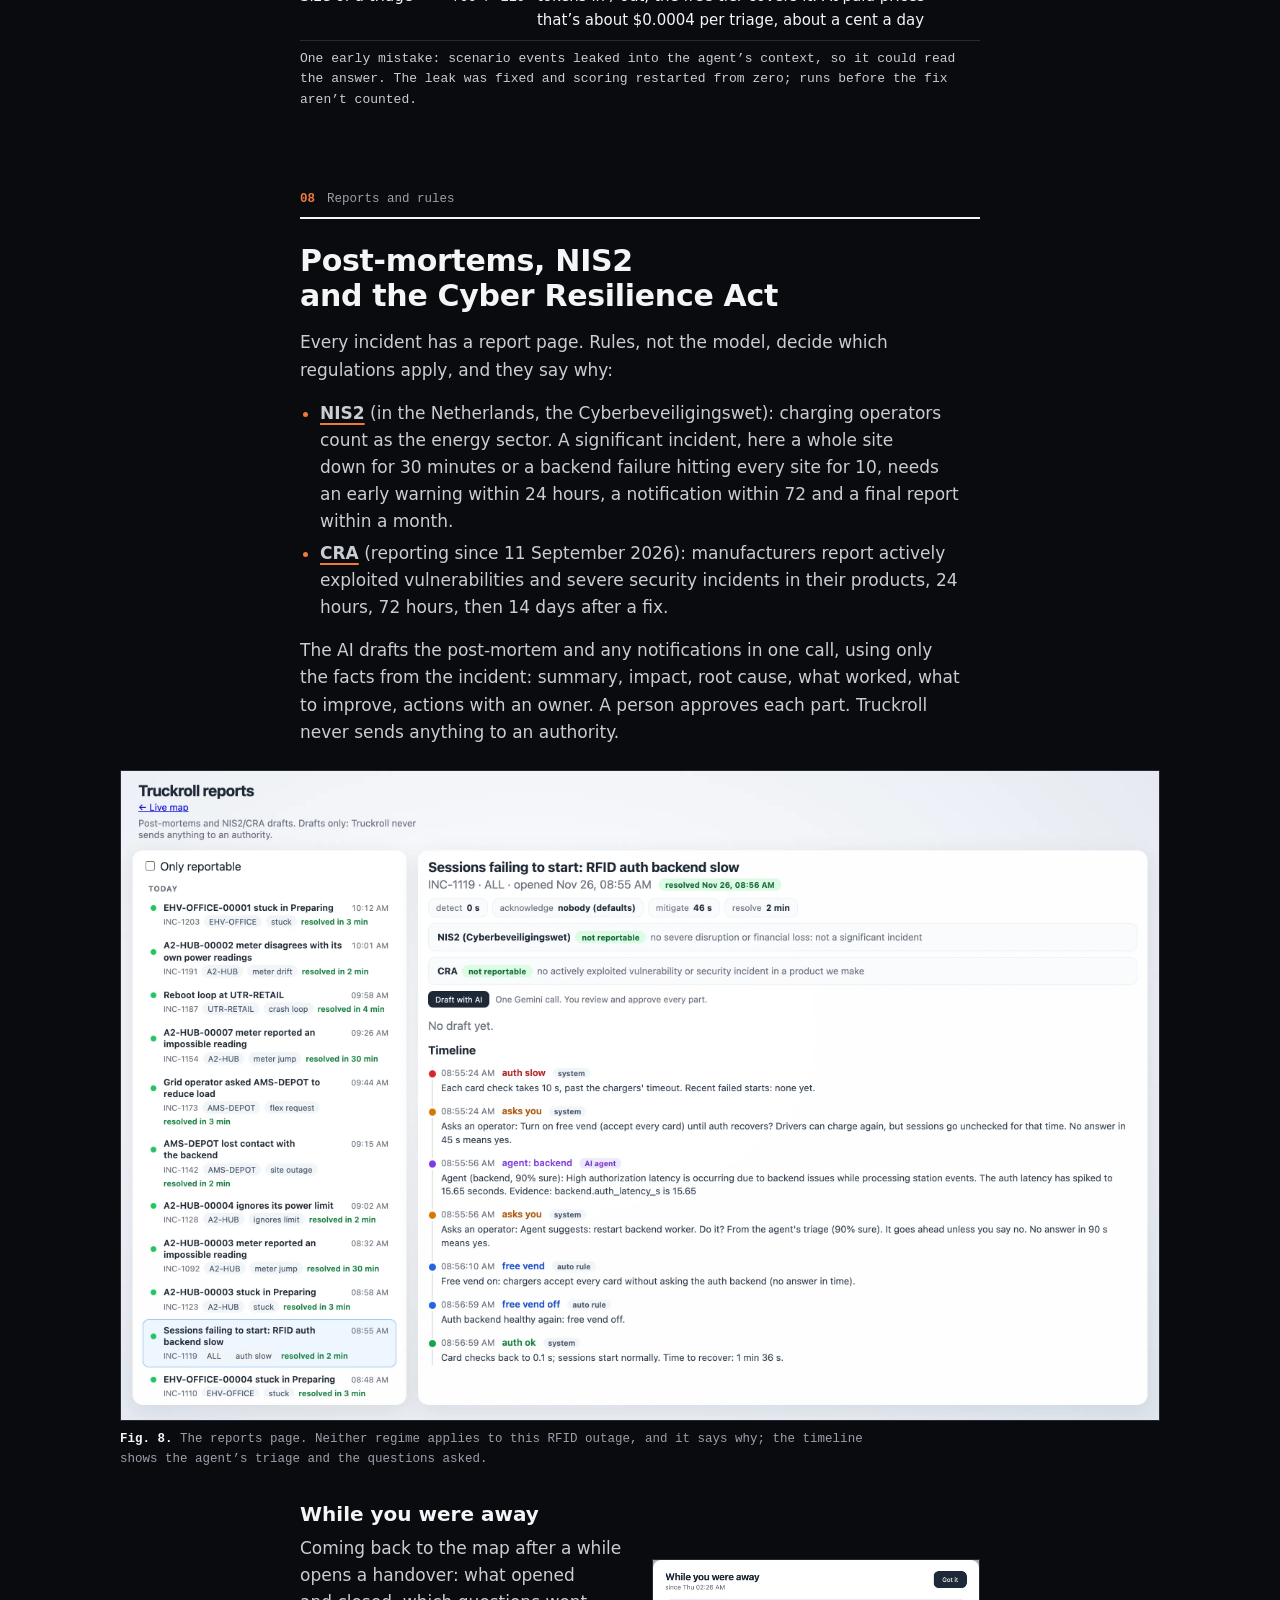
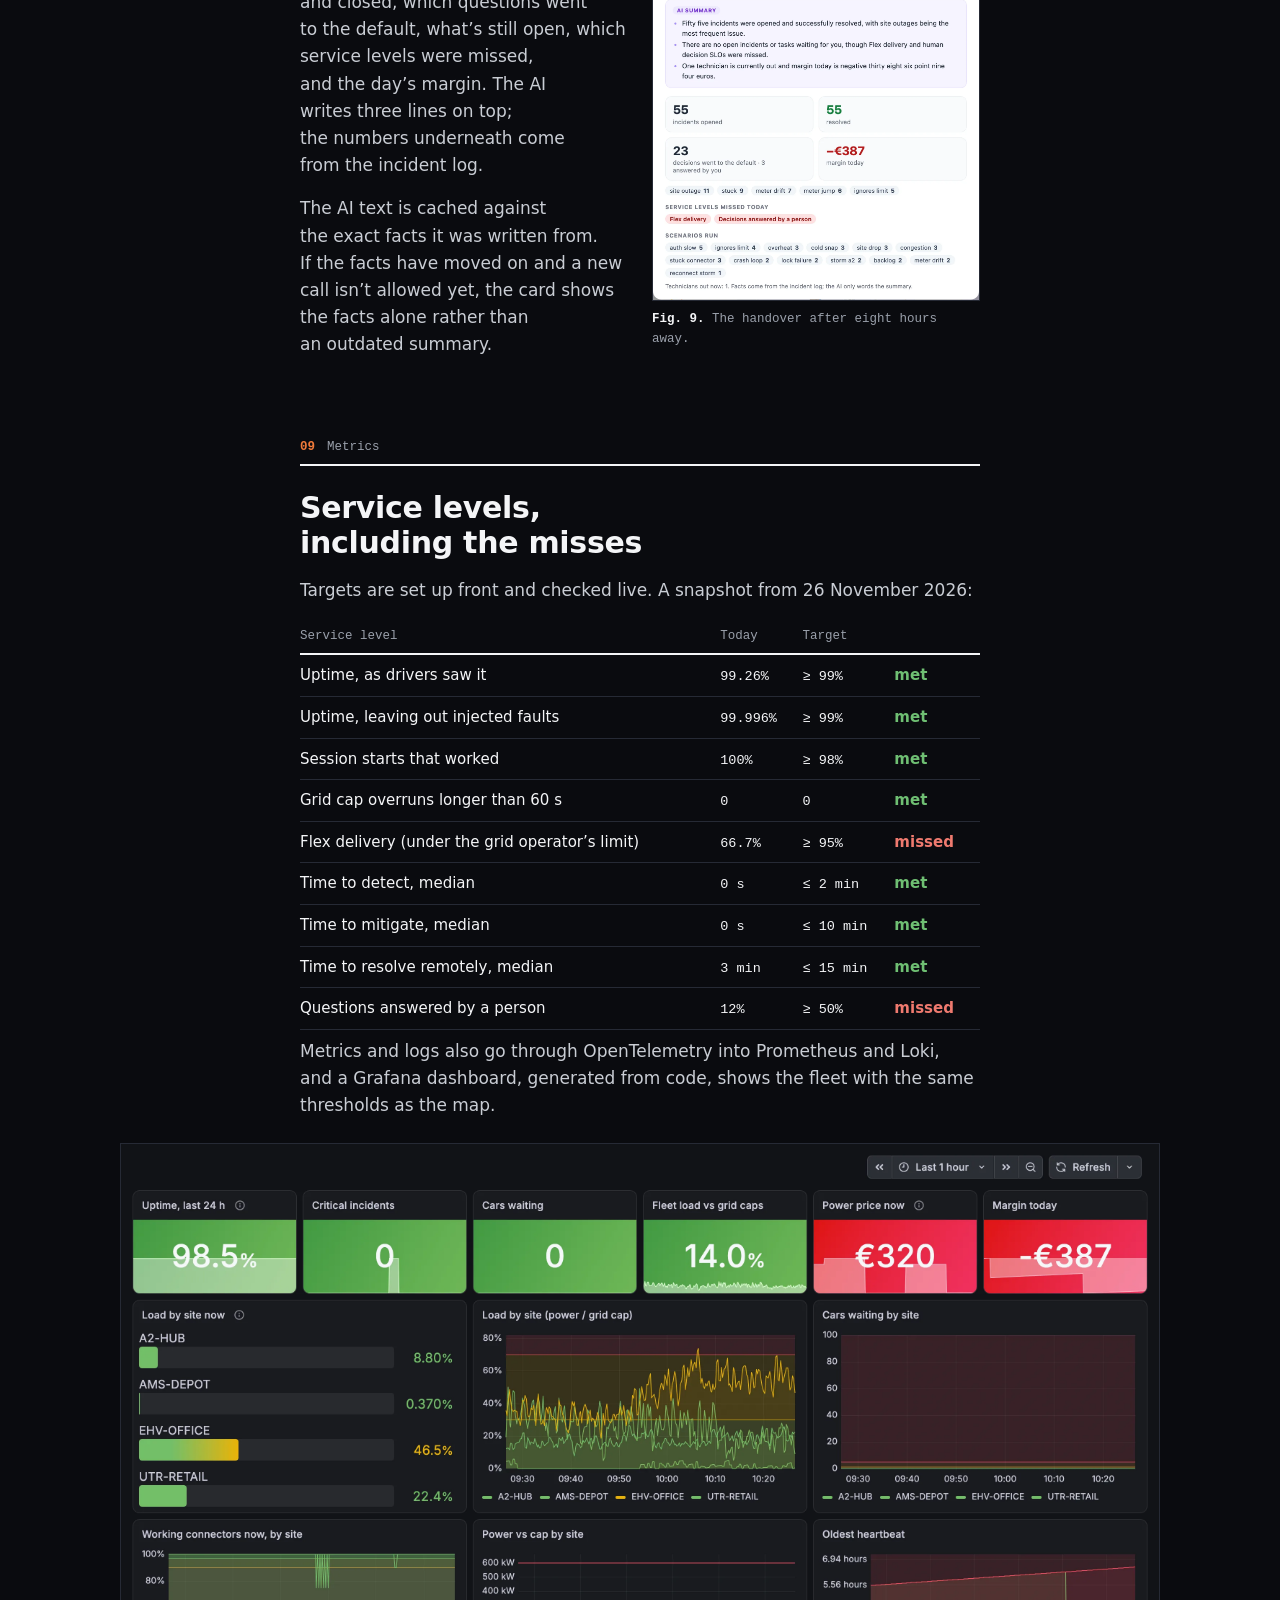
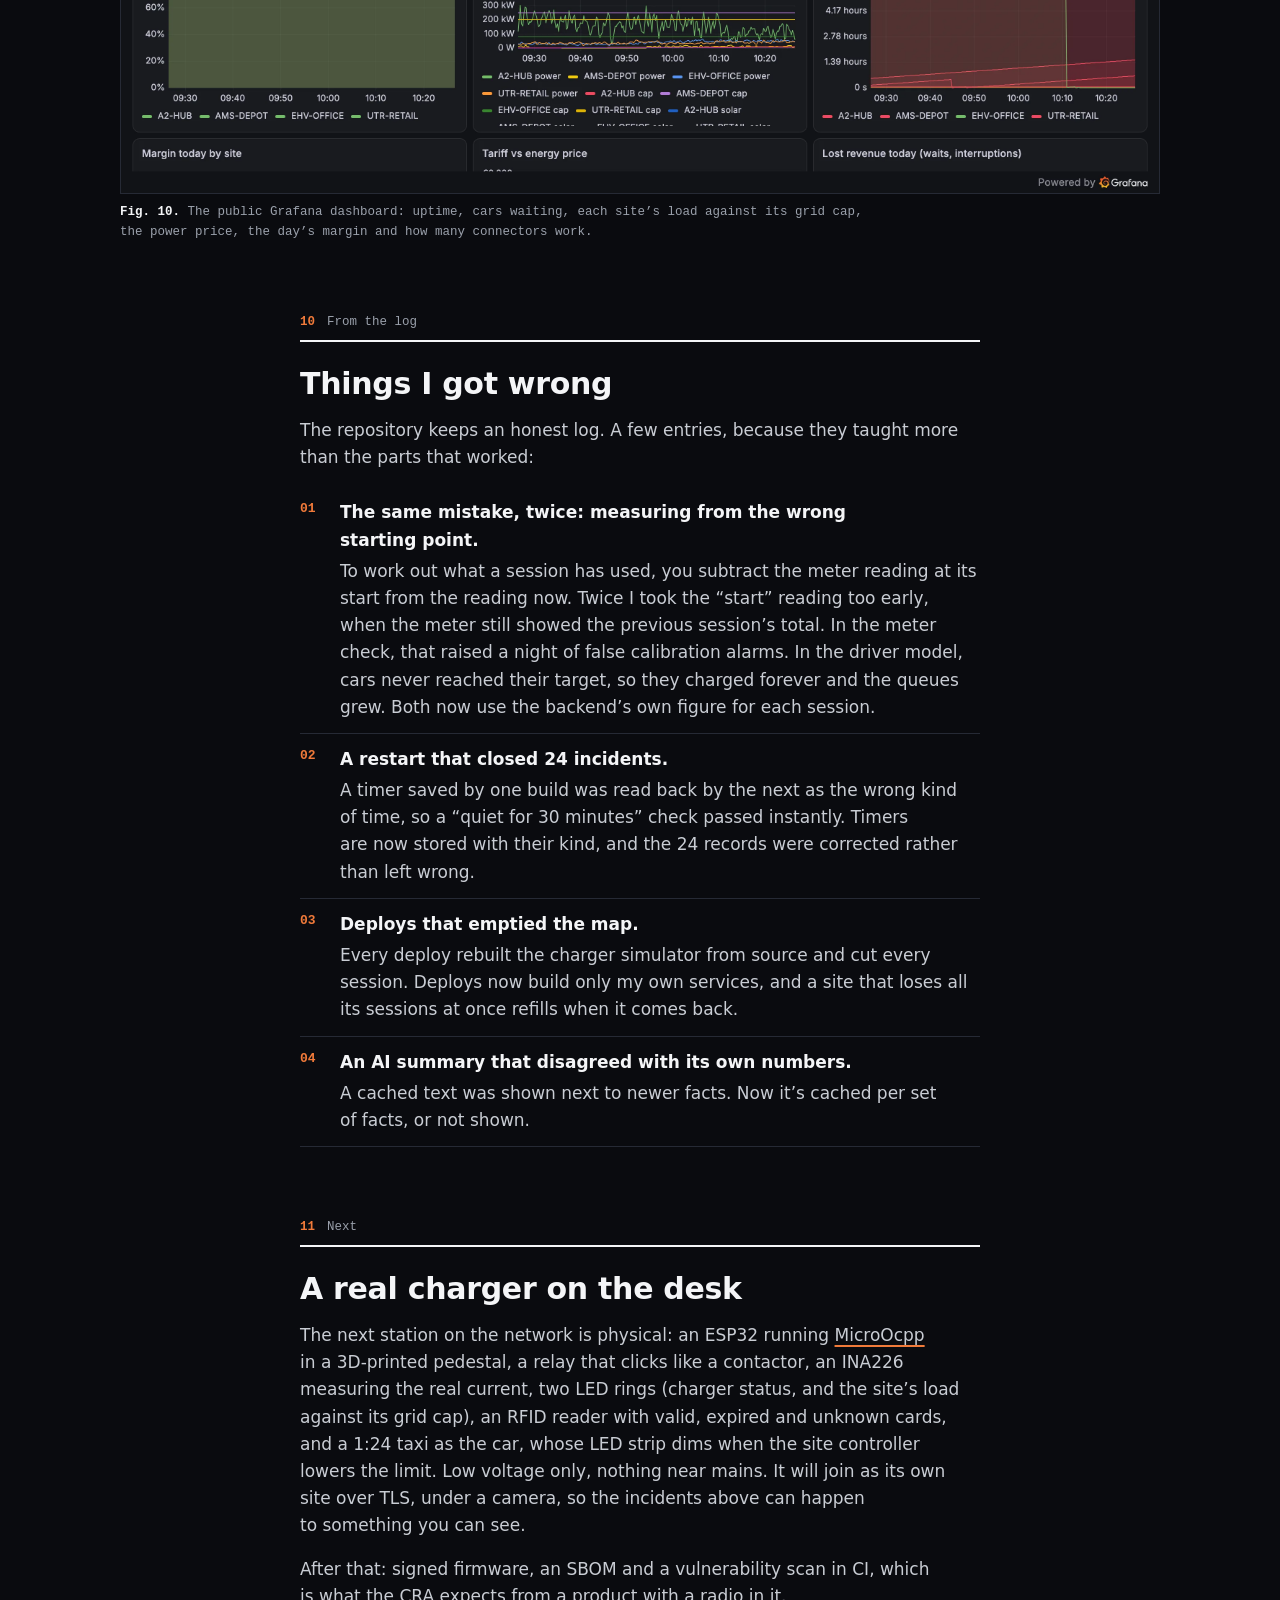
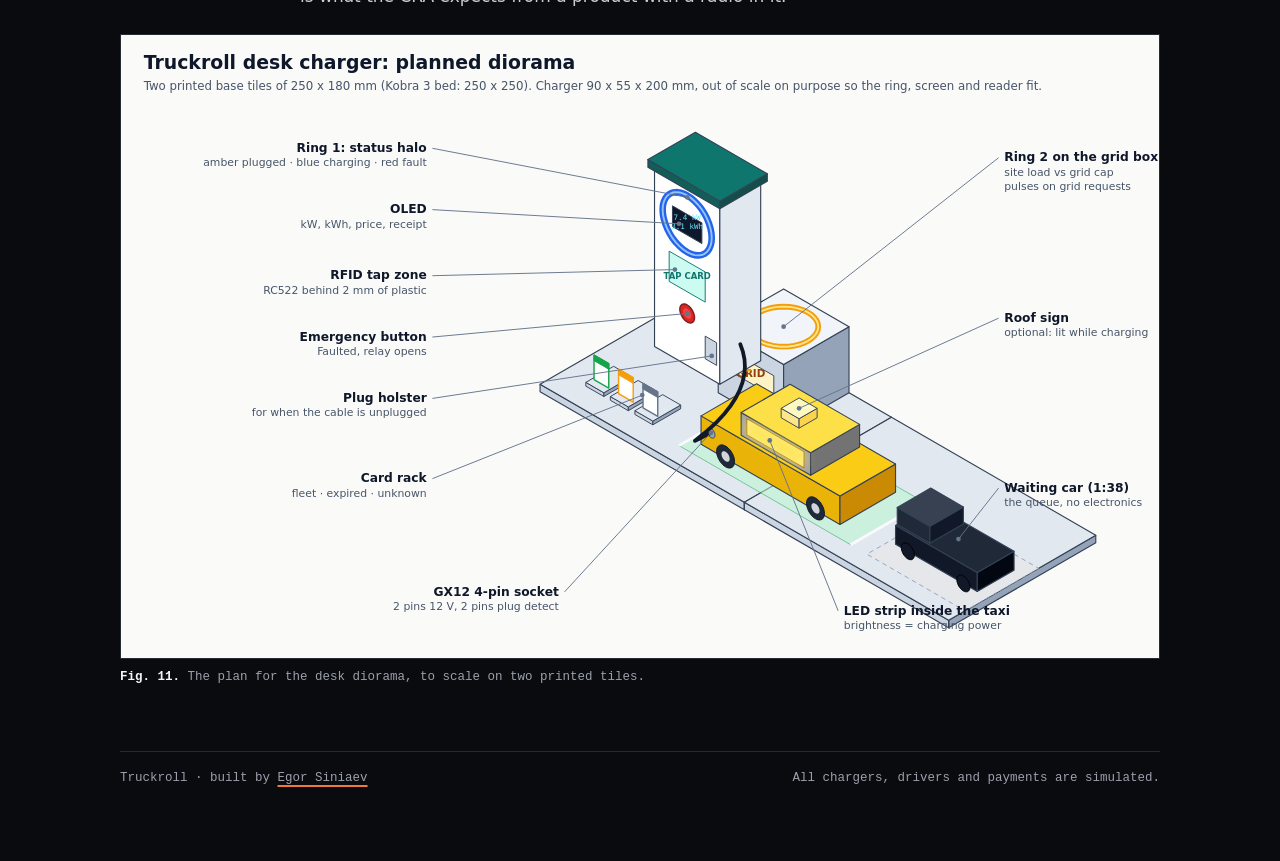
==== commit 0c5f6769: "fix: new sessions start at their own meter reading, so cars stop leaving instantly; remove the login" ====
--- a/site/truckroll/index.html
+++ b/site/truckroll/index.html
@@ -326,7 +326,7 @@
         <rect class="box" x="20" y="320" width="190" height="56"/><text class="t" x="32" y="343">Gemini</text><text class="s" x="32" y="363">3.5 Flash-Lite, JSON</text>
         <rect class="box next" x="20" y="420" width="190" height="66"/><text class="t" x="32" y="443">Desk charger</text><text class="s" x="32" y="461">ESP32, MicroOcpp</text><text class="s" x="32" y="476">next: a real station</text>
 
-        <rect class="box" x="258" y="210" width="162" height="80"/><text class="t" x="270" y="234">Caddy</text><text class="s" x="270" y="254">TLS; anyone watches,</text><text class="s" x="270" y="269">changes need a login</text>
+        <rect class="box" x="258" y="210" width="162" height="80"/><text class="t" x="270" y="234">Caddy</text><text class="s" x="270" y="254">TLS; open to anyone,</text><text class="s" x="270" y="269">no login</text>
 
         <rect class="box hot" x="440" y="40" width="280" height="250"/>
         <text class="t" x="454" y="64">control</text><text class="s" x="522" y="64">Python, FastAPI, asyncio</text>
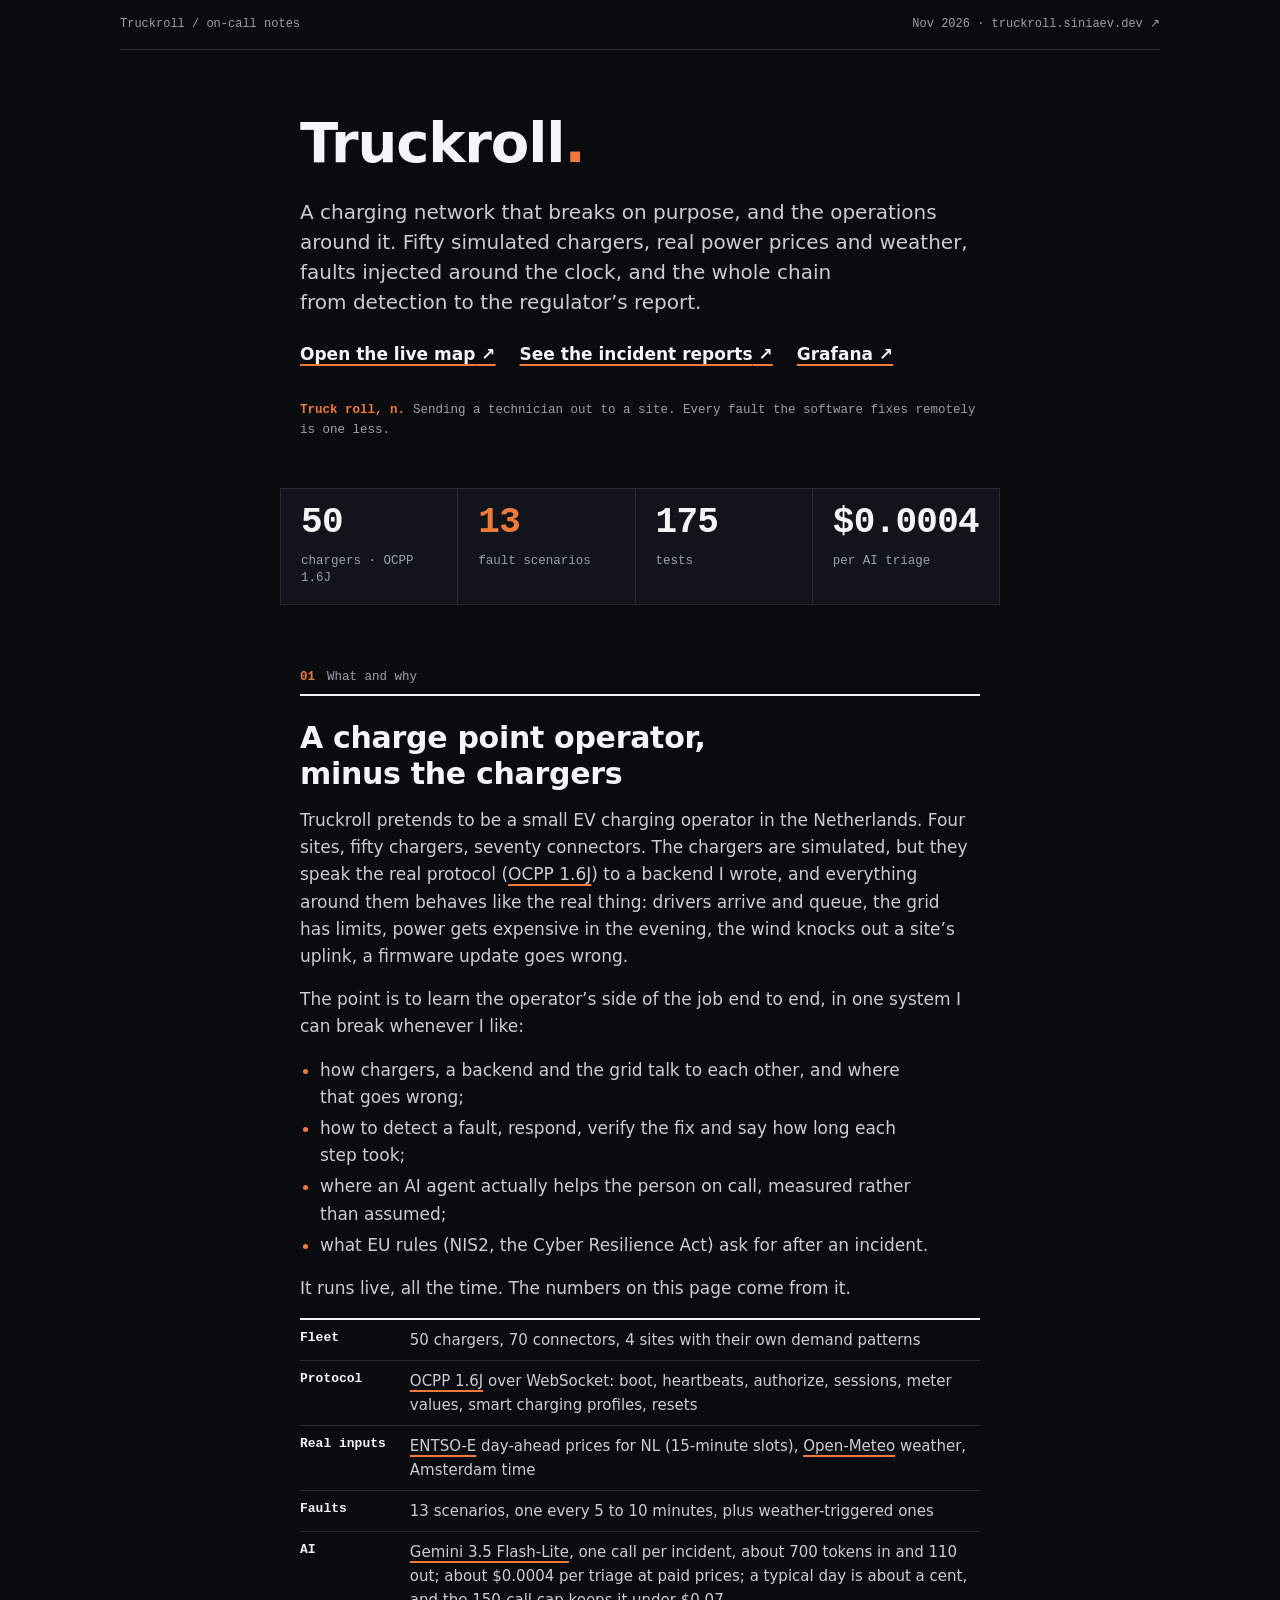
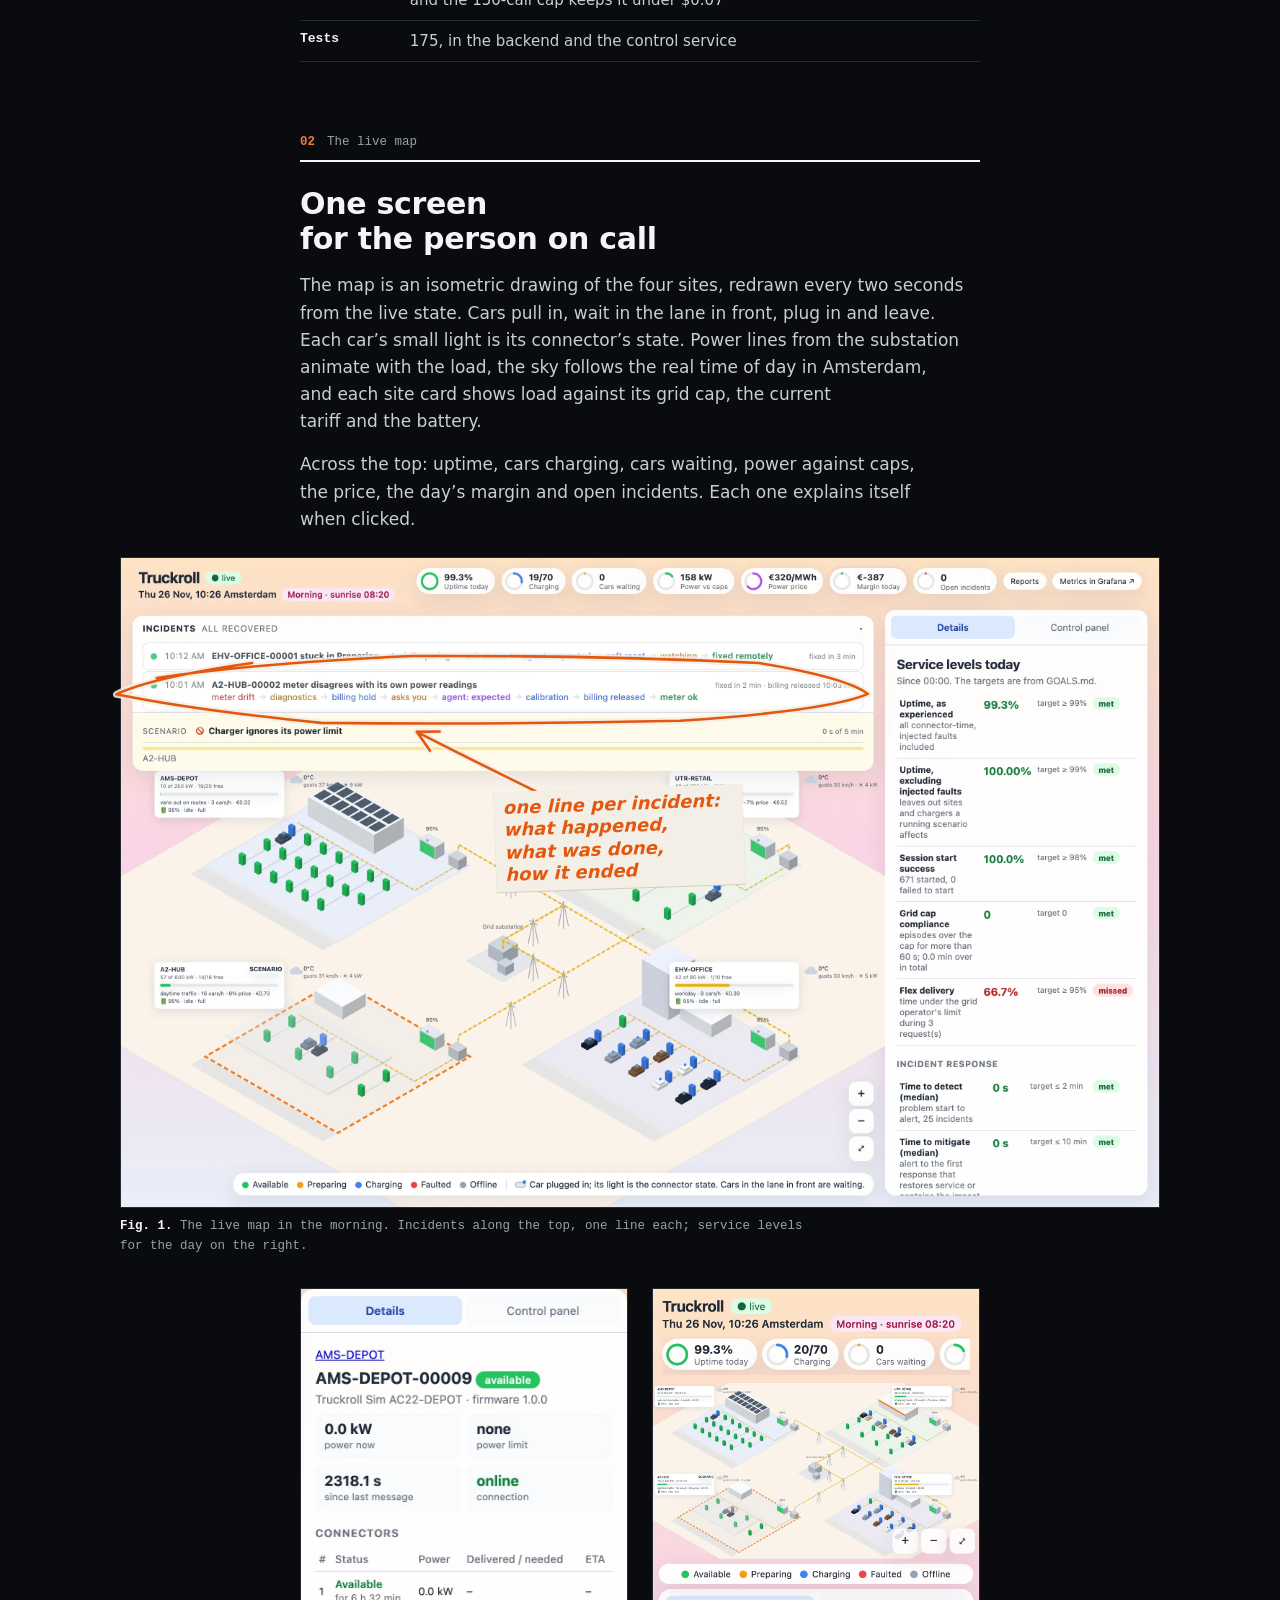
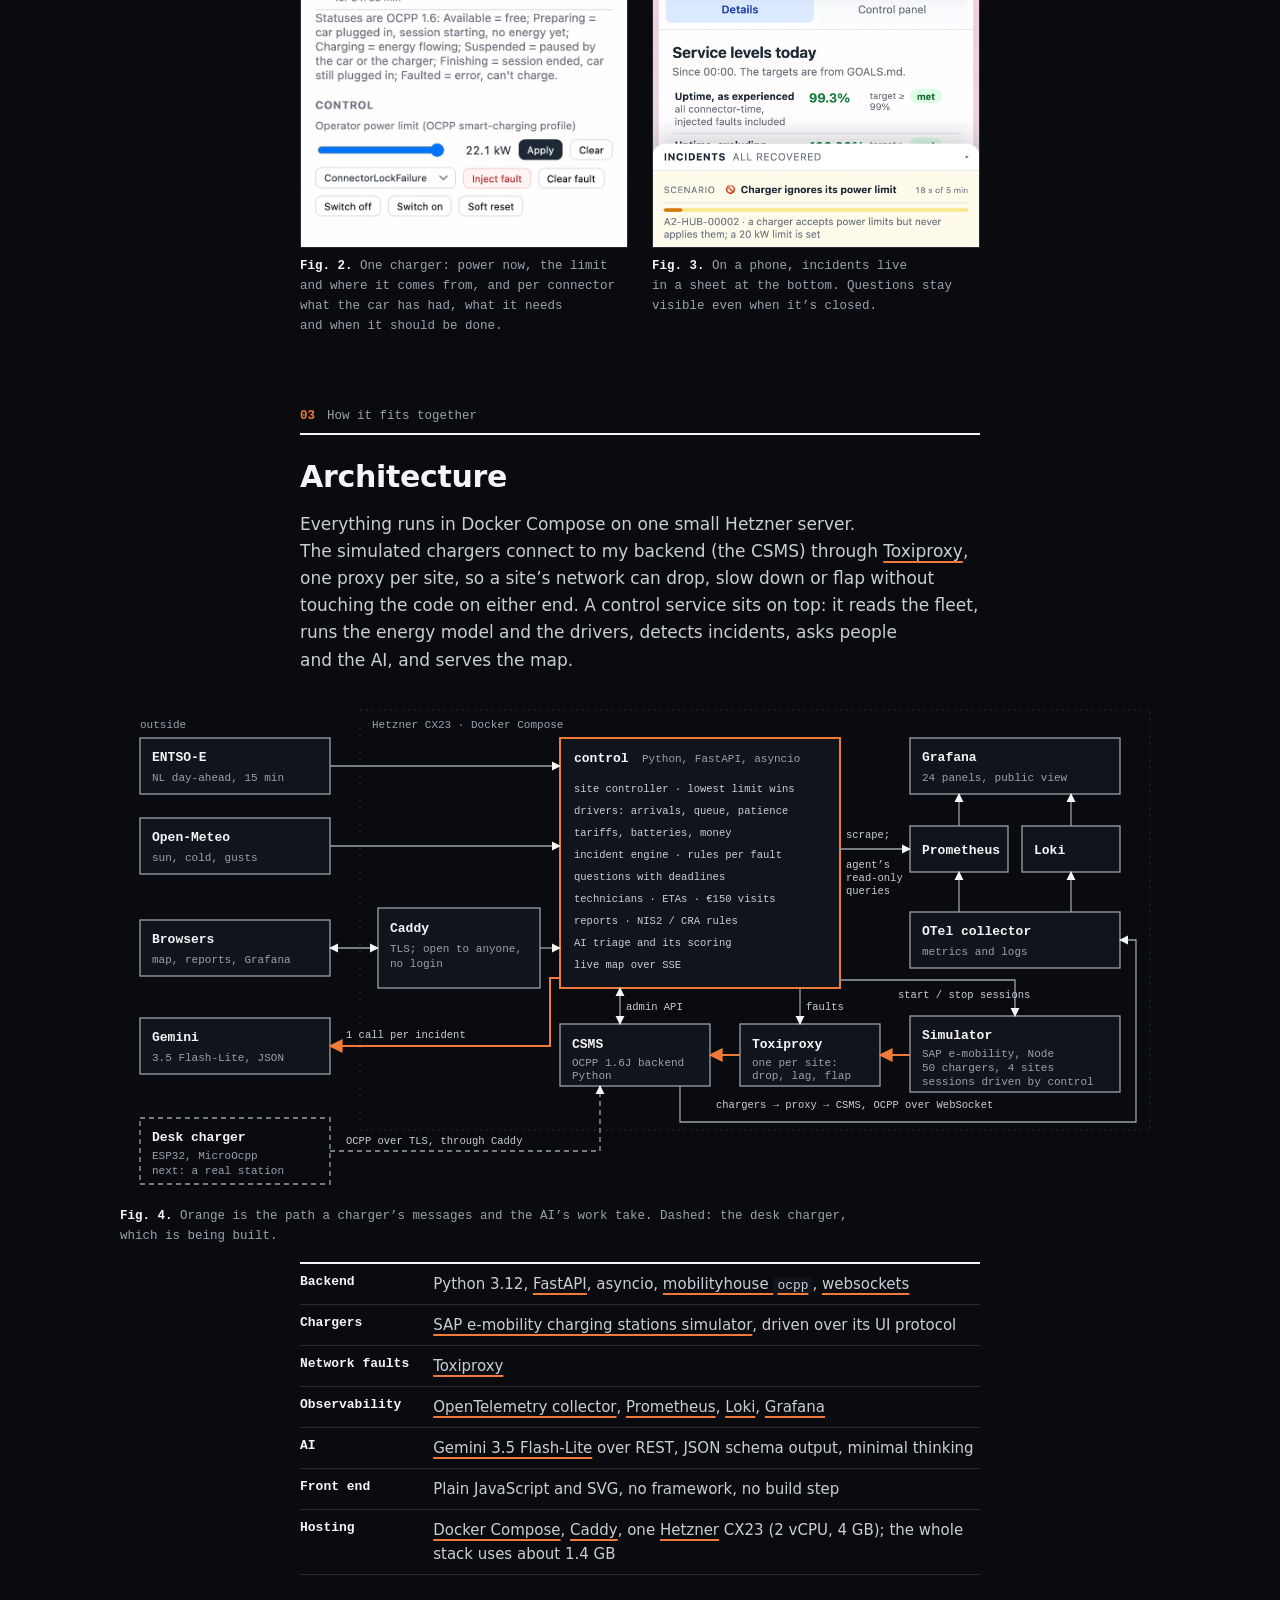
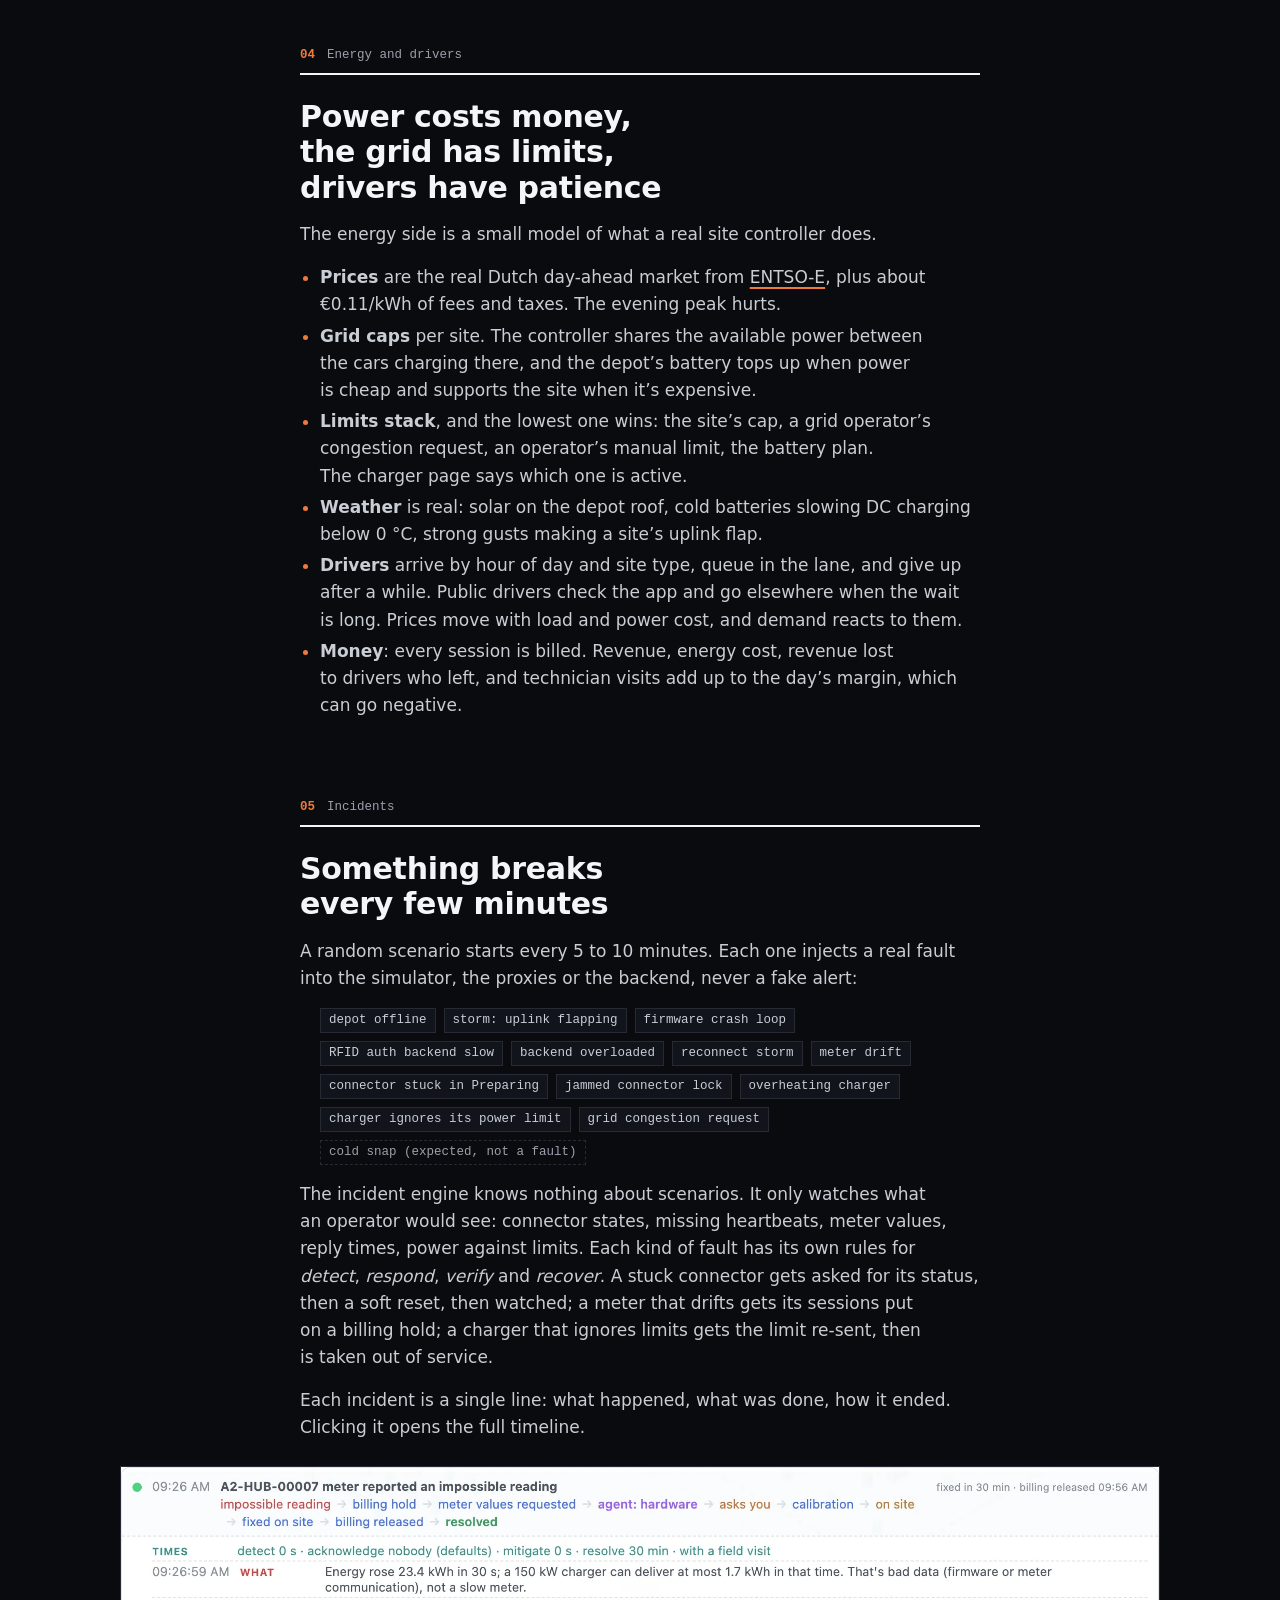
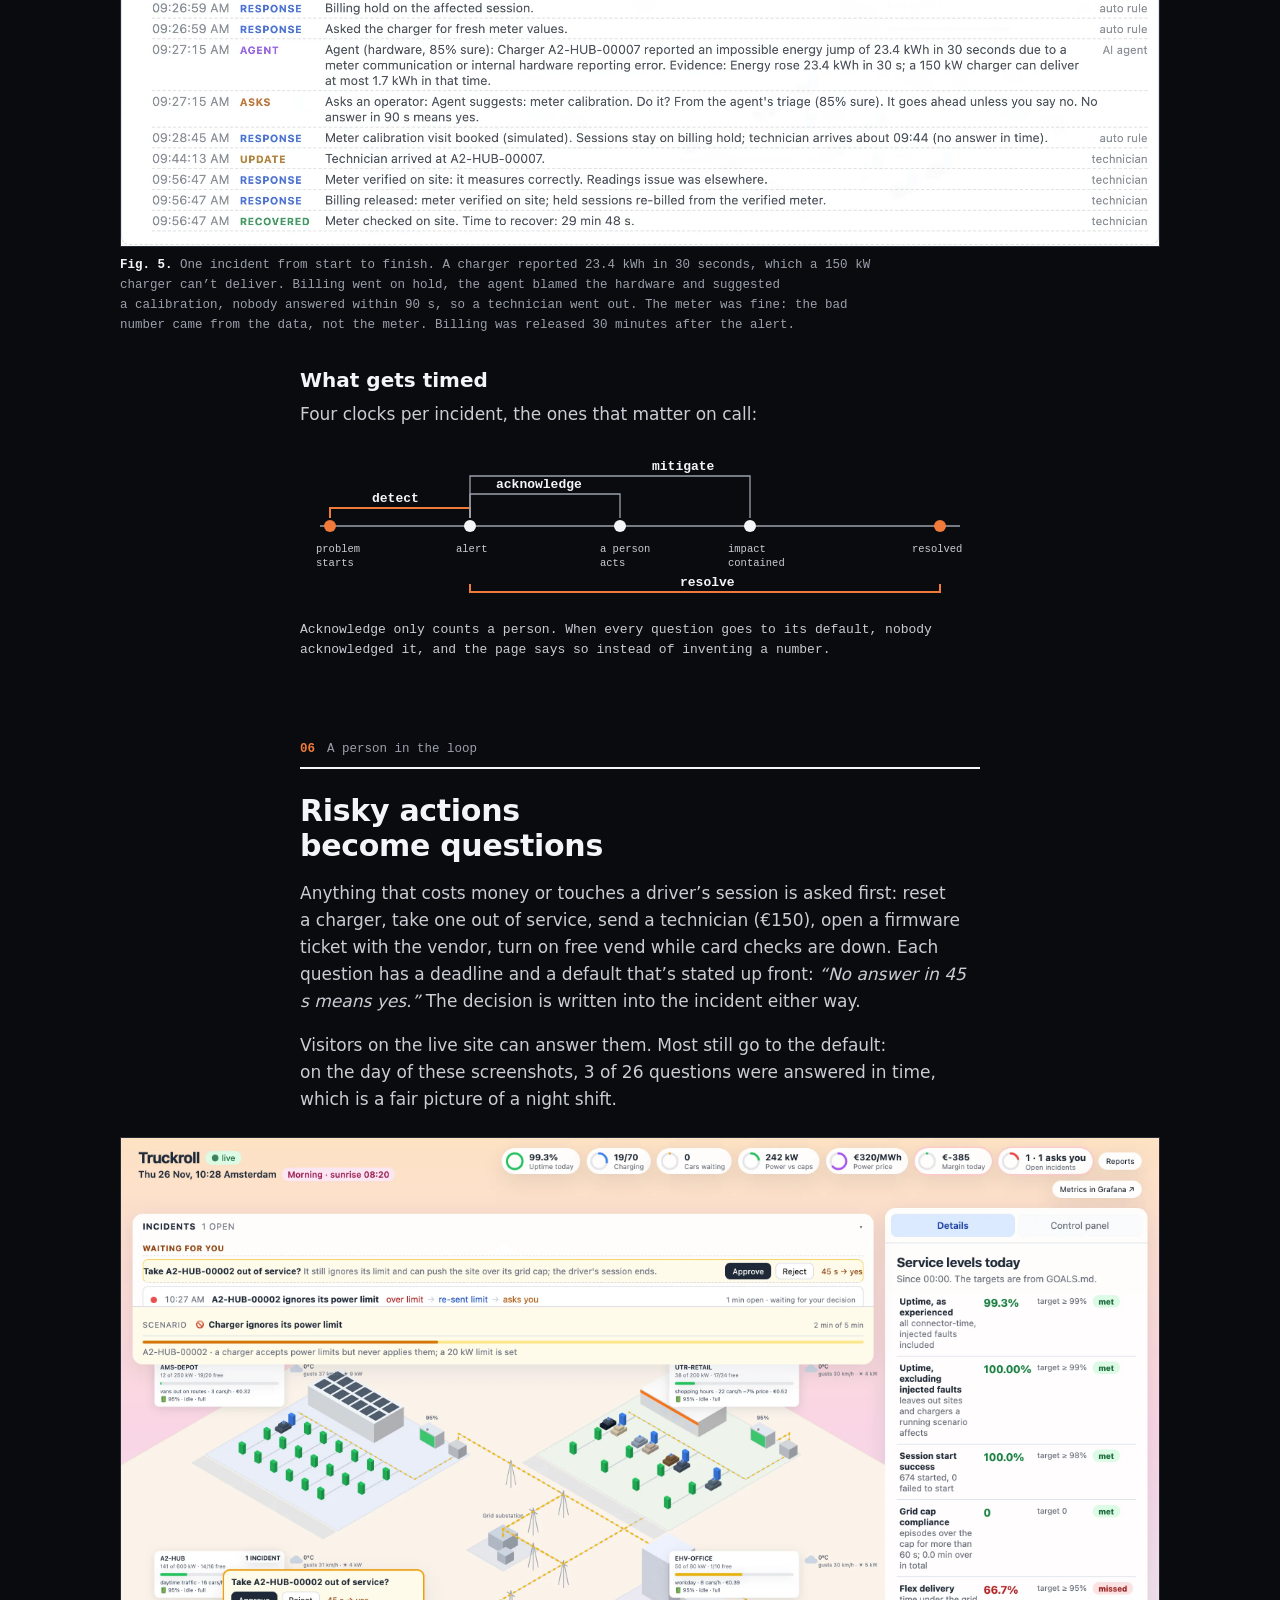
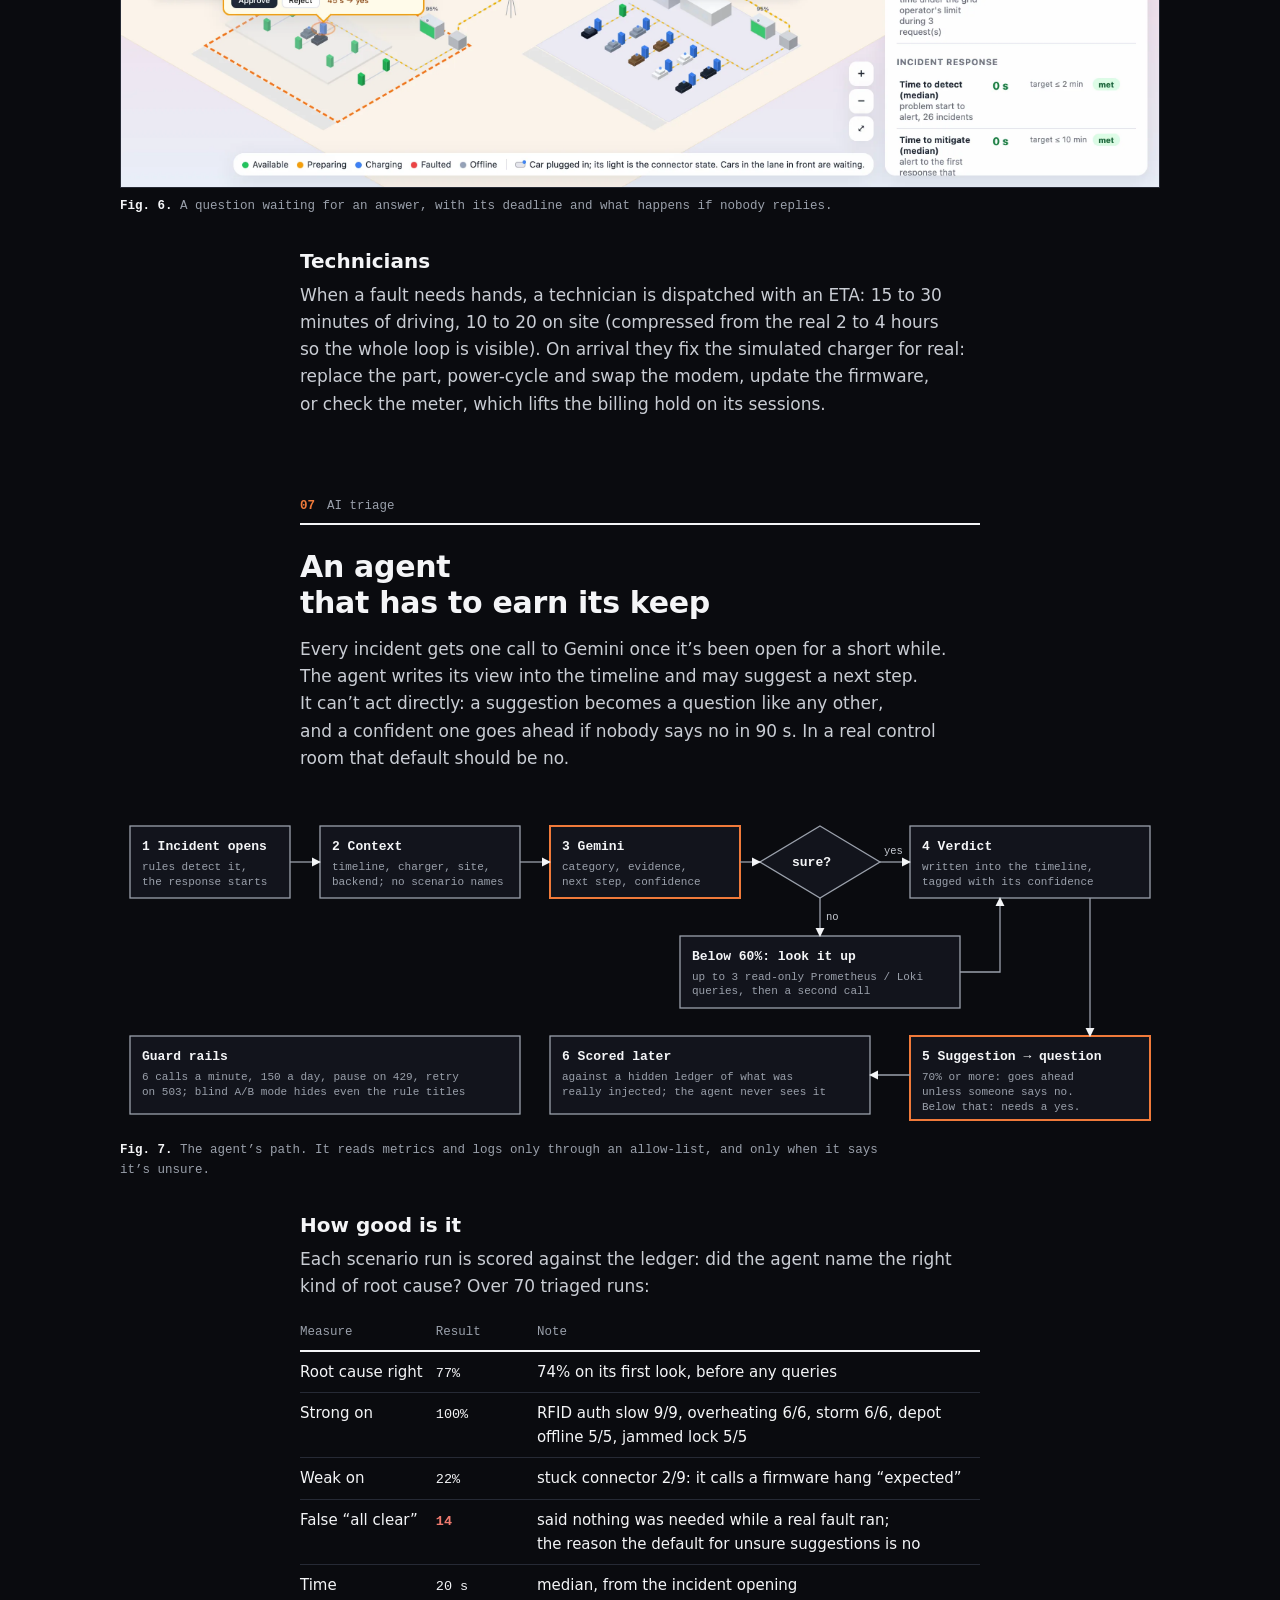
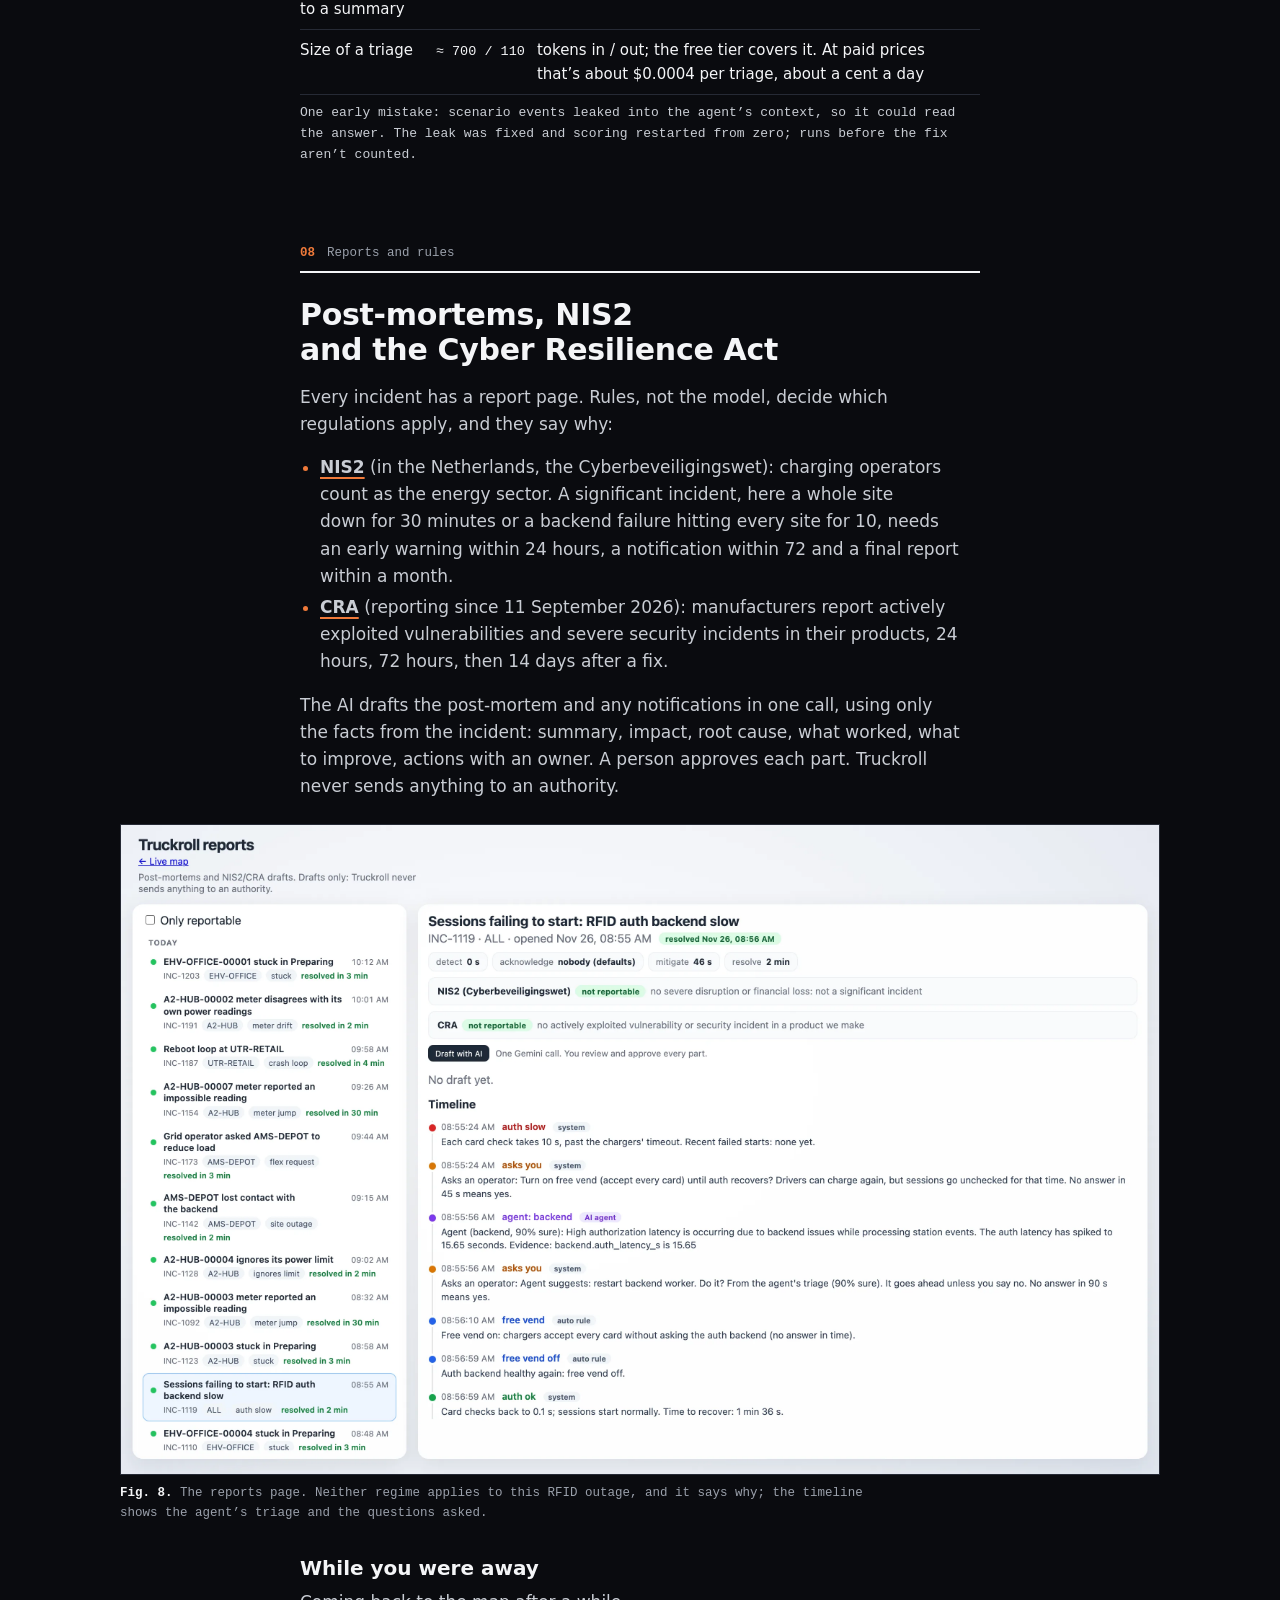
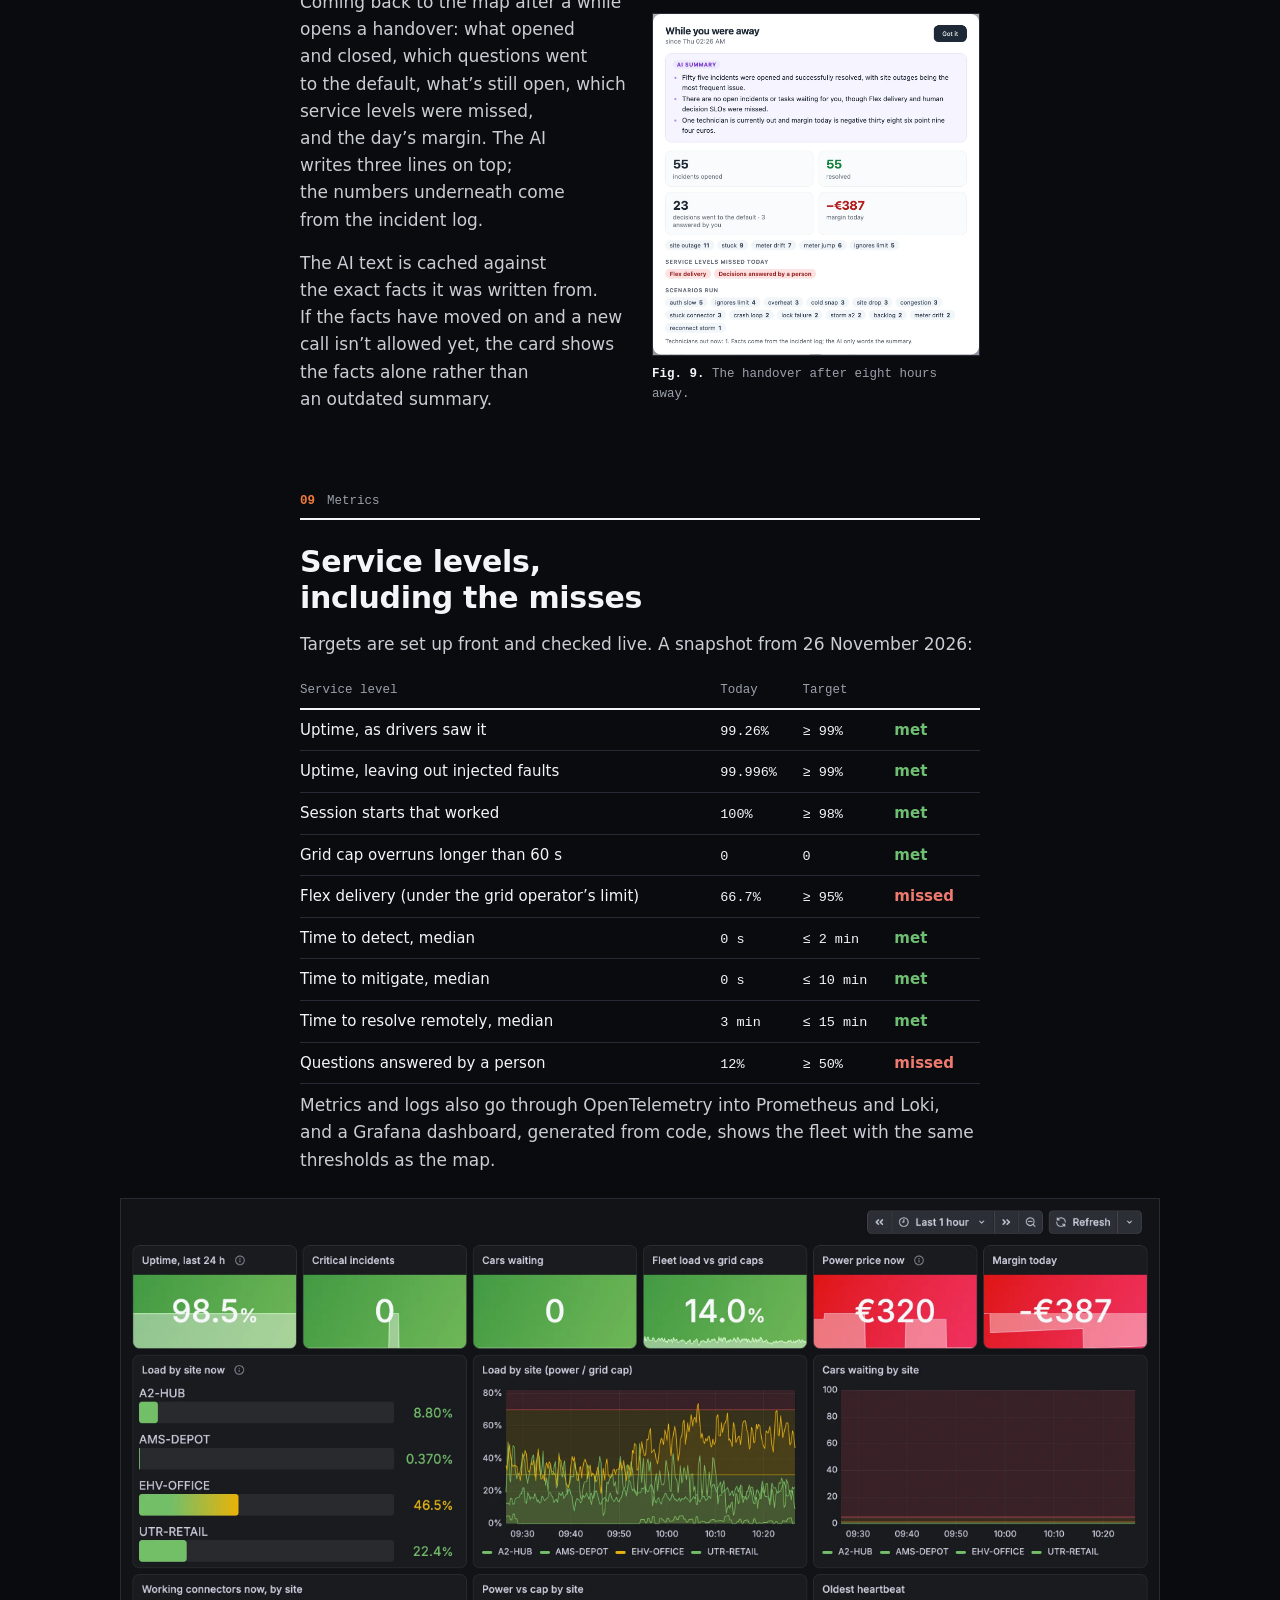
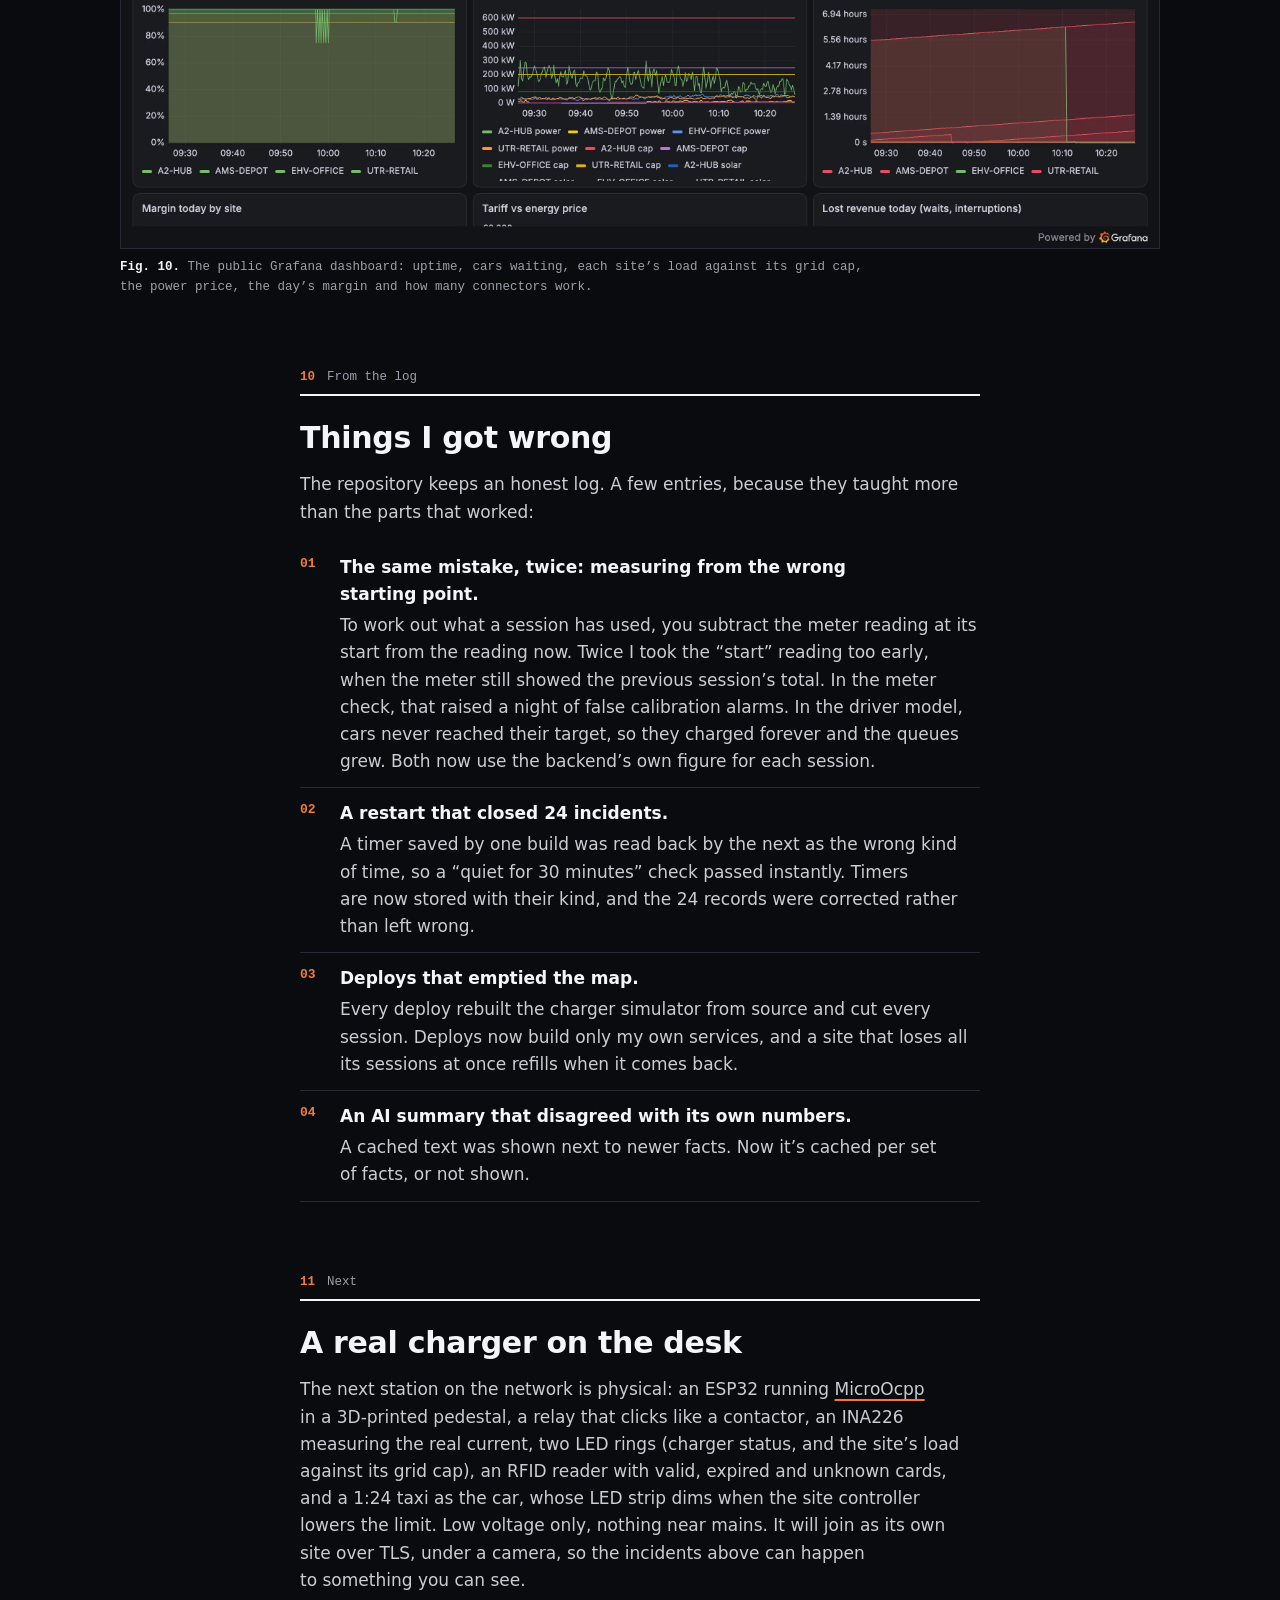
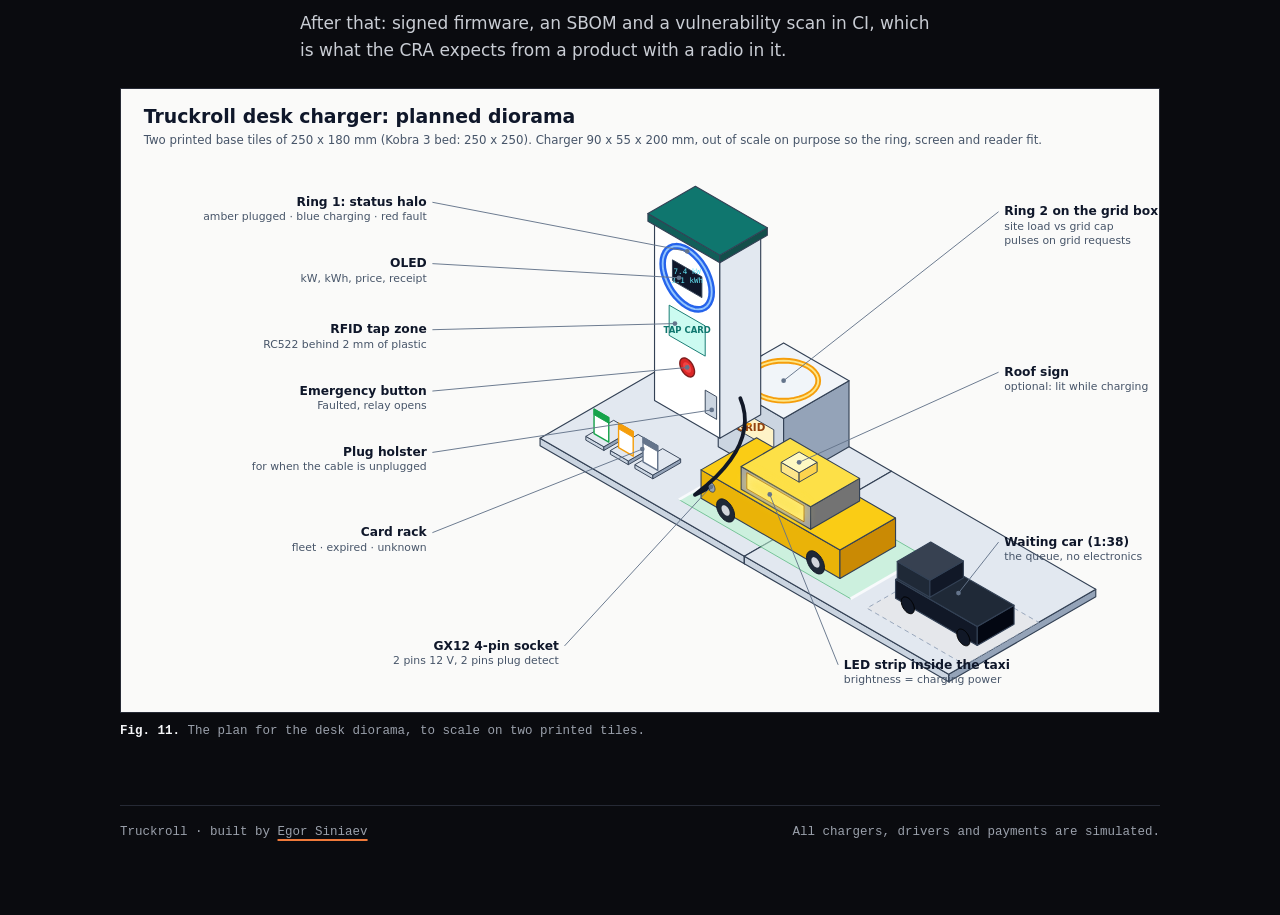
==== commit dd861611: "docs: design notes to docs/design, agent doc to docs/agent.md, describe the auto-approve default acc" ====
--- a/site/truckroll/index.html
+++ b/site/truckroll/index.html
@@ -4,7 +4,7 @@
 <meta charset="utf-8">
 <meta name="viewport" content="width=device-width, initial-scale=1">
 <title>Truckroll · field notes on running a simulated charging network</title>
-<meta name="description" content="Truckroll simulates an EV charging operator: 50 chargers on OCPP 1.6J, real power prices and weather, injected faults, an incident response with a person in the loop, an AI triage agent that gets scored, and NIS2 / CRA report drafts.">
+<meta name="description" content="A simulated EV charging operator: 50 OCPP chargers, real power prices, injected faults, incident response and a scored AI triage agent.">
 <meta property="og:title" content="Truckroll">
 <meta property="og:description" content="A charging network that breaks on purpose, and the operations around it. Live.">
 <meta property="og:type" content="article">
@@ -457,7 +457,7 @@
     <div class="num">07<span>AI triage</span></div>
     <div class="body">
       <h2>An agent that has to earn its keep</h2>
-      <p>Every incident gets one call to Gemini once it’s been open for a short while. The agent writes its view into the timeline and may suggest a next step. It never acts on its own: a suggestion becomes a question like any other.</p>
+      <p>Every incident gets one call to Gemini once it’s been open for a short while. The agent writes its view into the timeline and may suggest a next step. It can’t act directly: a suggestion becomes a question like any other, and a confident one goes ahead if nobody says no in 90 s. In a real control room that default should be no.</p>
     </div>
     <figure class="wide scroll-x">
       <svg viewBox="0 0 1040 336" role="img" aria-label="AI triage flow">
